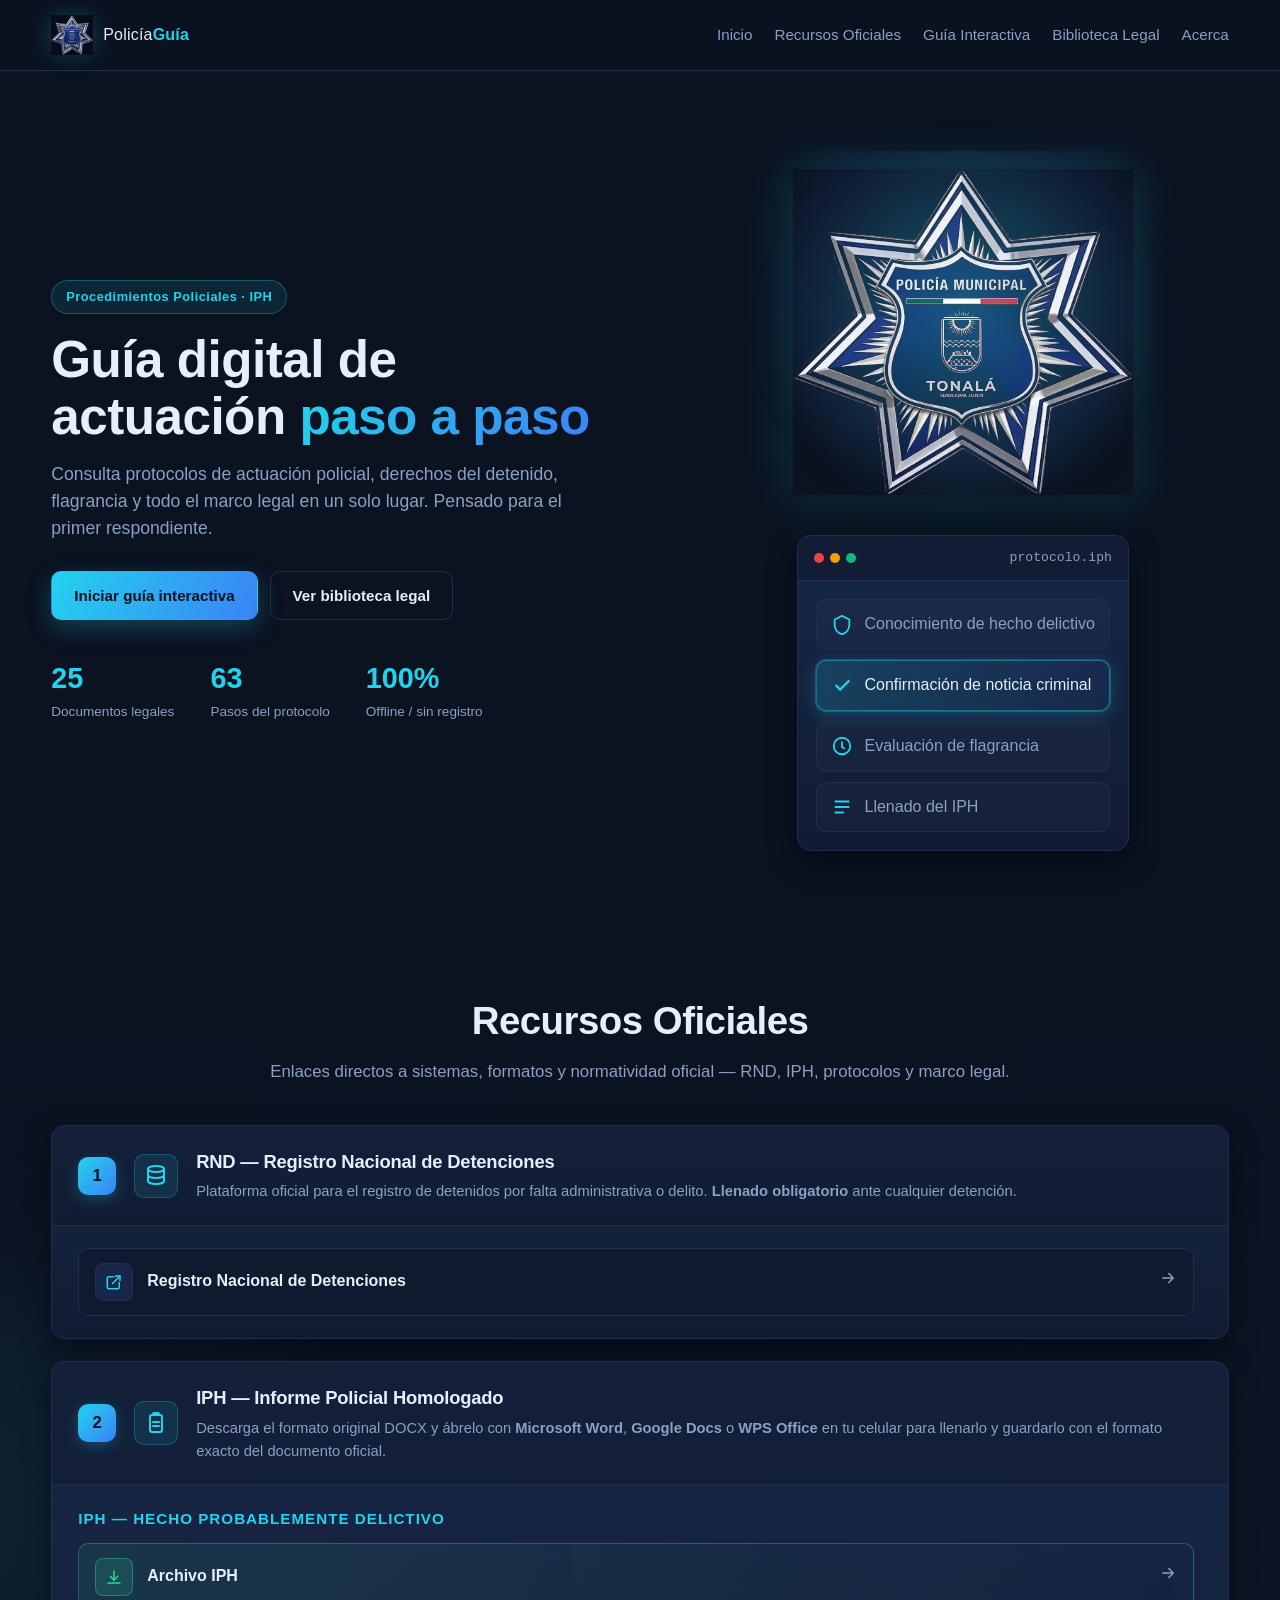
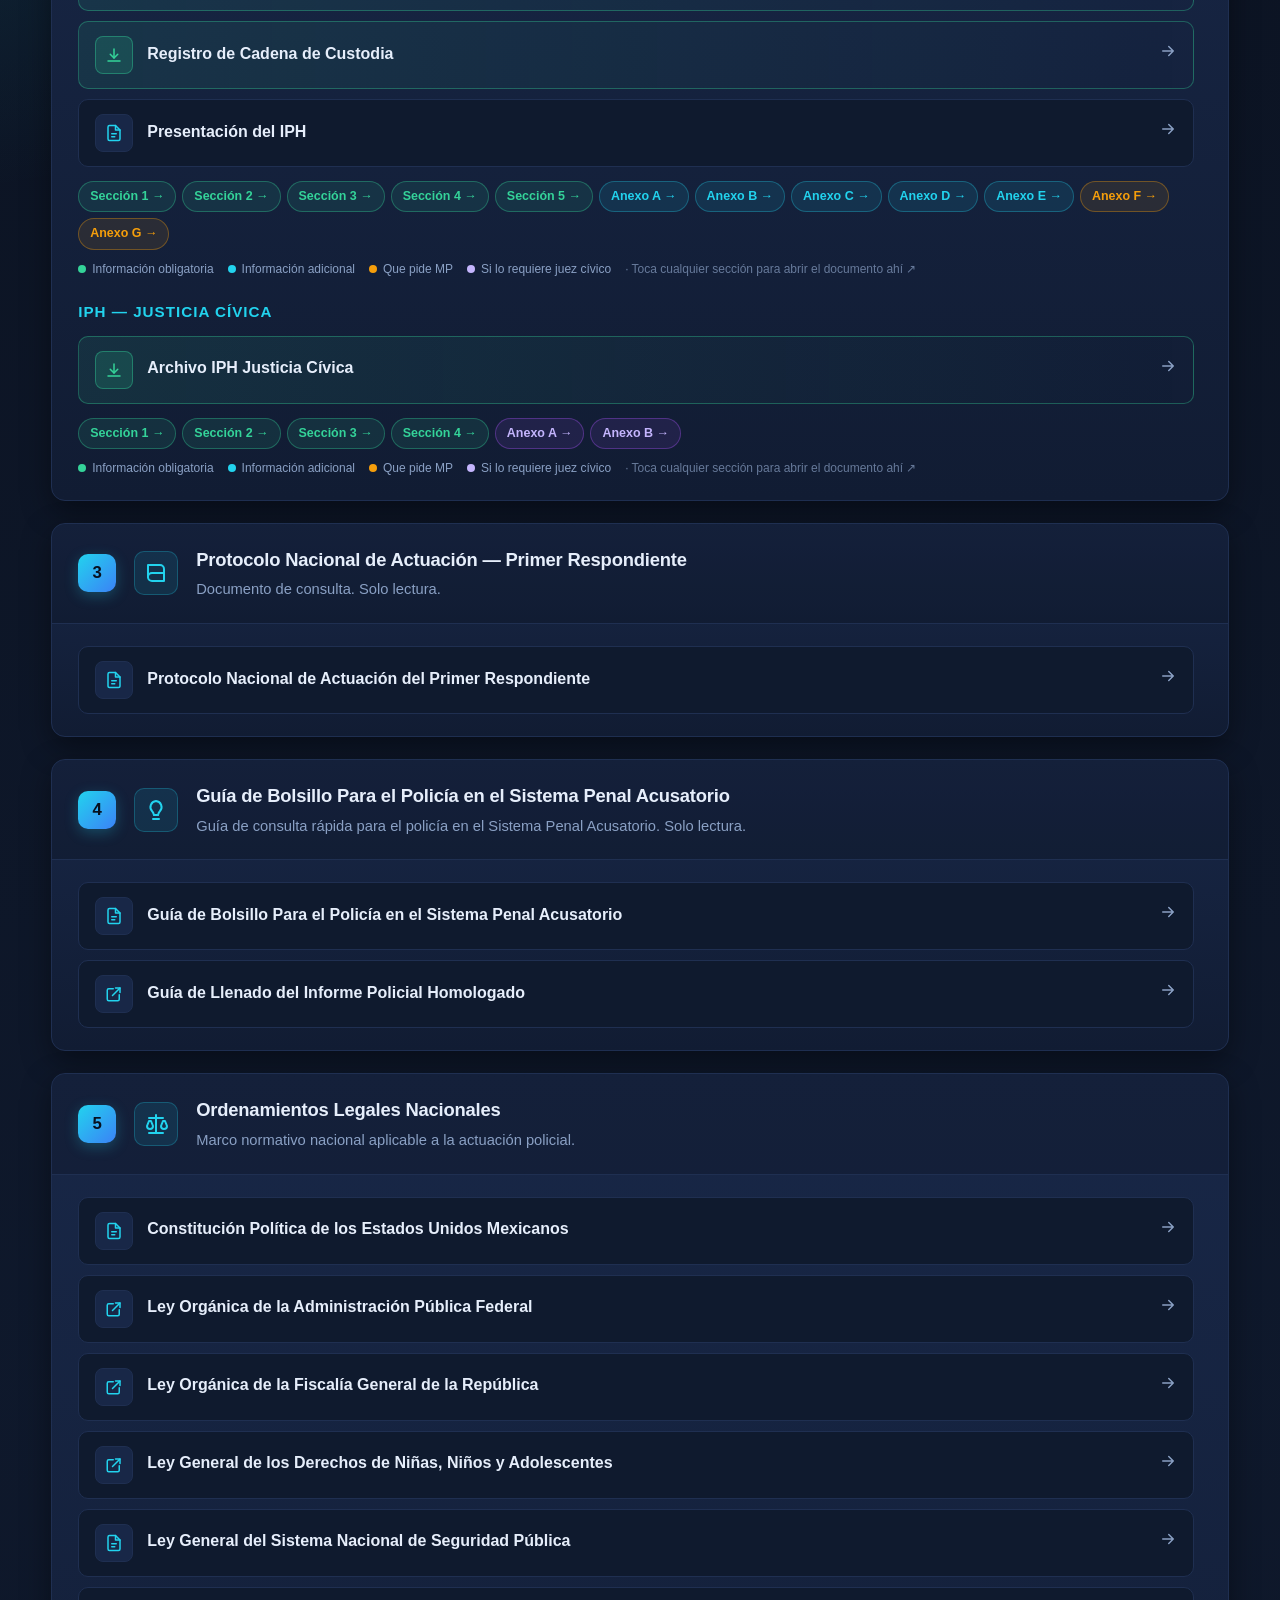
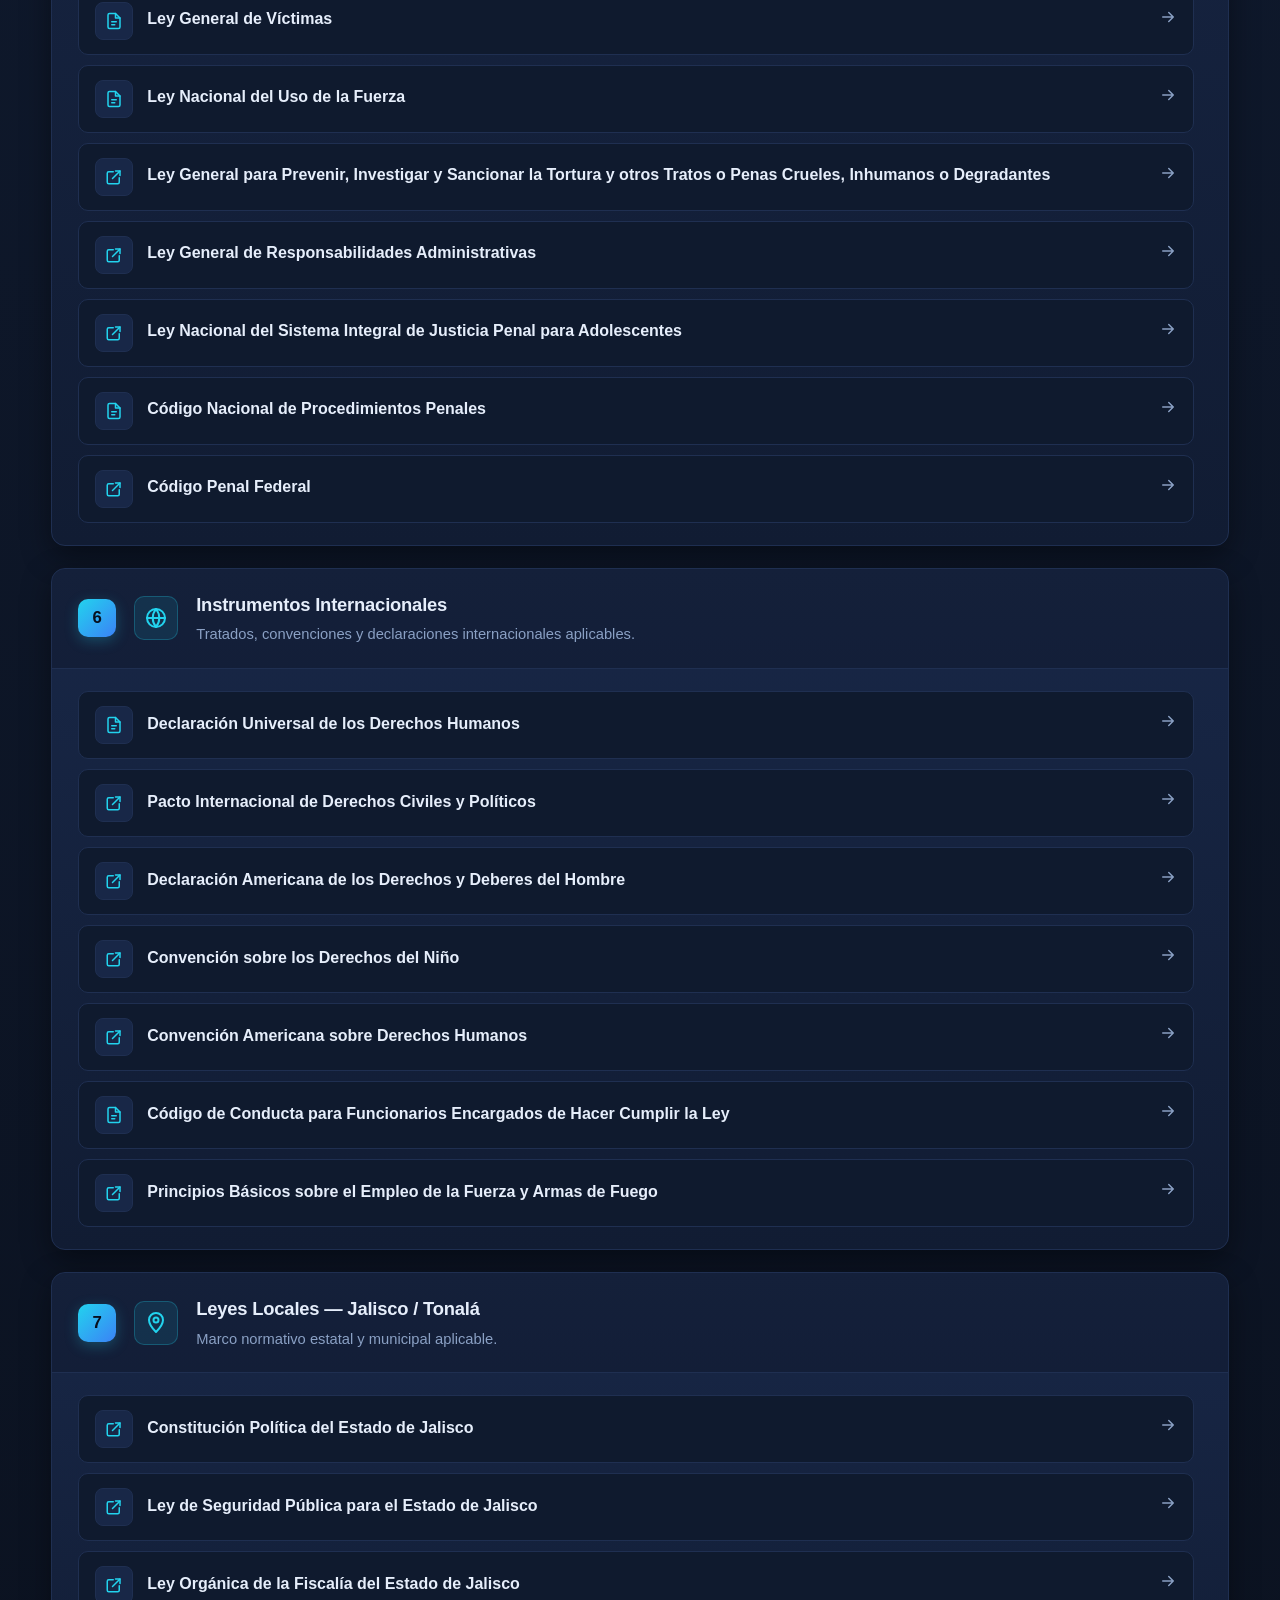
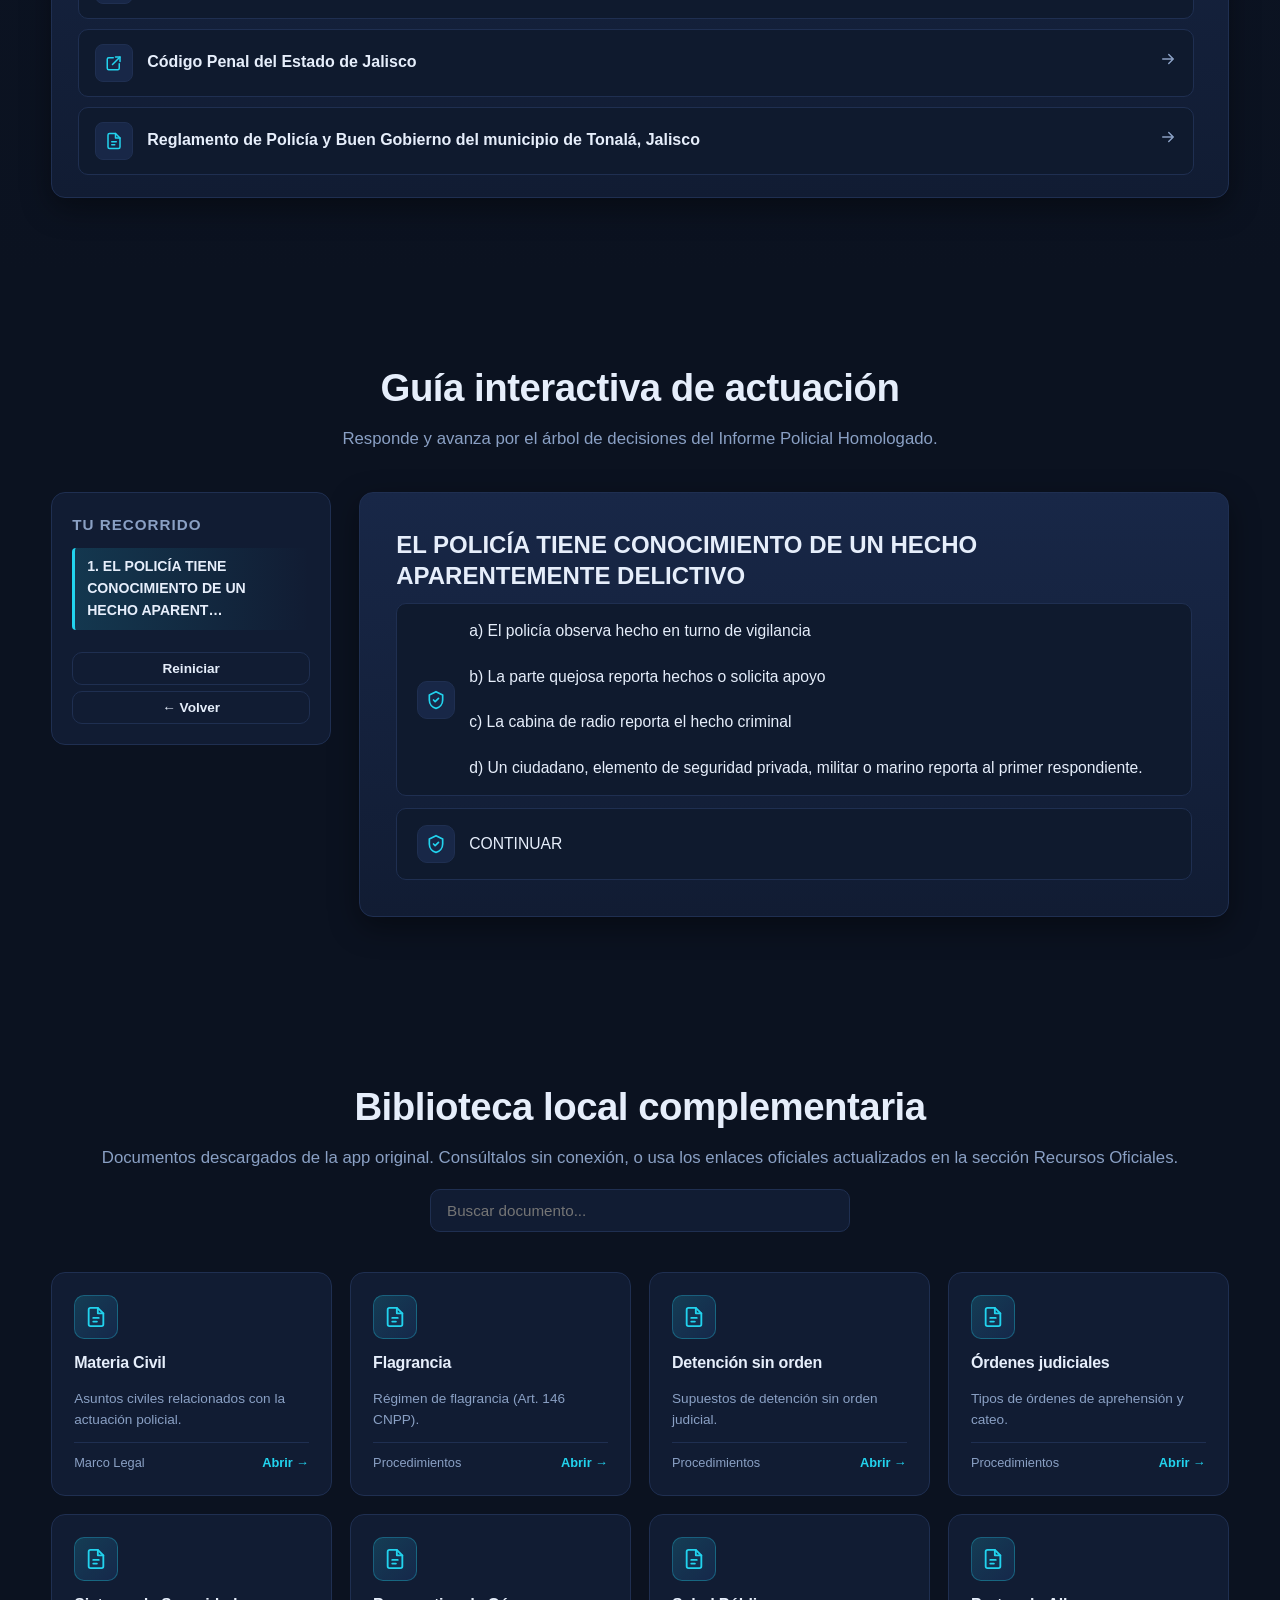
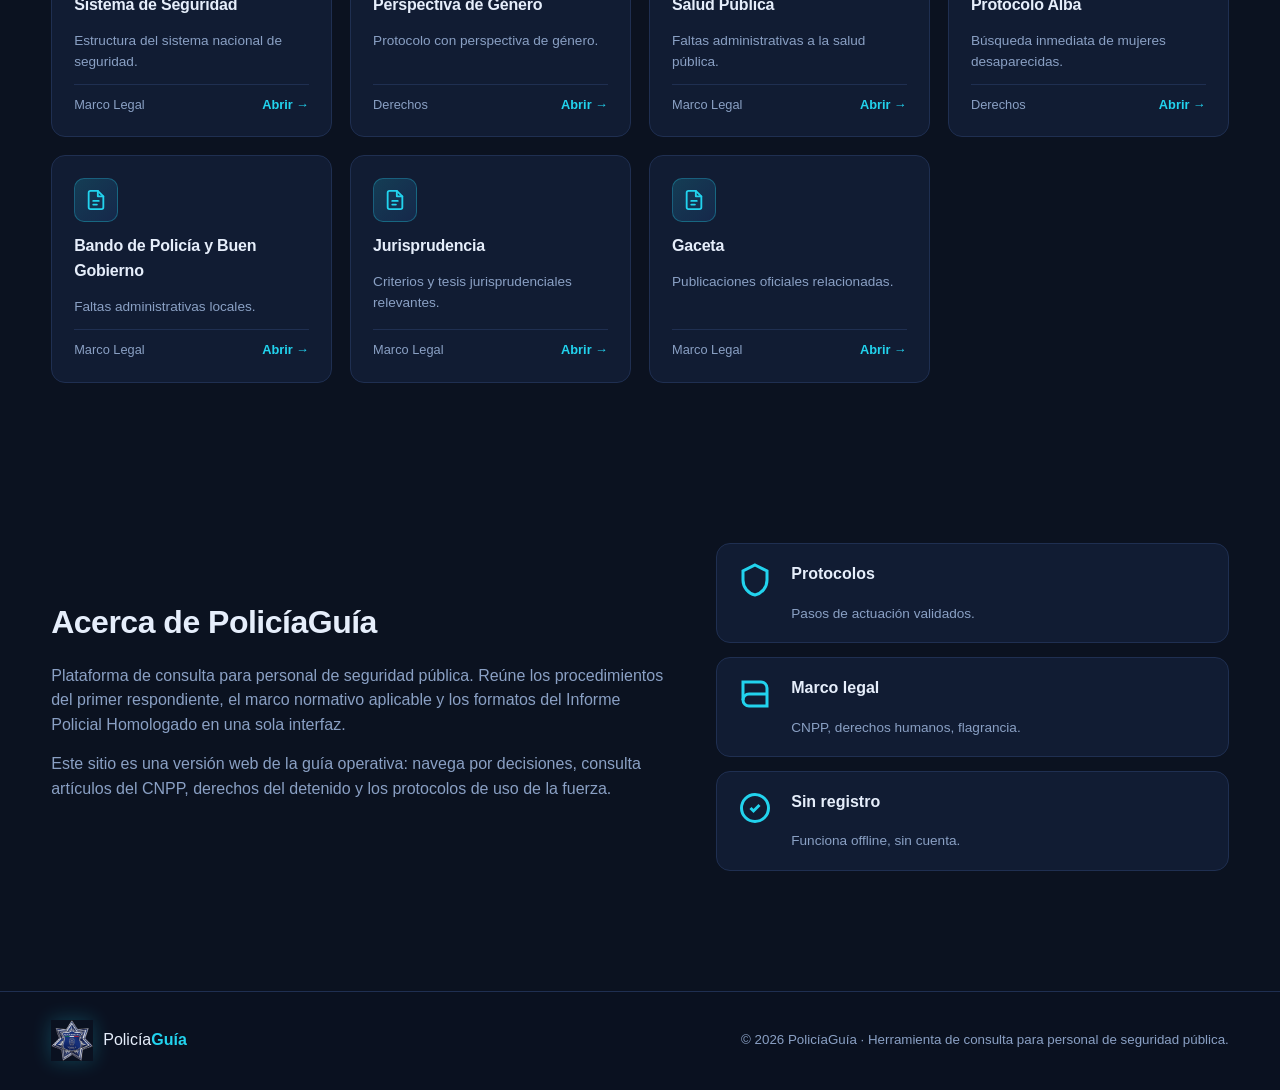
==== index.html @ cfc1e19e "Mover Guía de Llenado IPH dentro del bloque 4 (Guía de Bolsillo)" ====
<!DOCTYPE html>
<html lang="es">
<head>
  <meta charset="UTF-8" />
  <meta name="viewport" content="width=device-width, initial-scale=1.0" />
  <title>PolicíaGuía — Procedimientos y Marco Legal</title>
  <link rel="stylesheet" href="css/styles.css?v=24" />
  <link rel="icon" type="image/jpeg" href="assets/logo-tonala.jpg" />
</head>
<body>
  <!-- HEADER -->
  <header class="site-header">
    <div class="container header-inner">
      <a href="#inicio" class="brand">
        <img src="assets/logo-tonala.jpg" alt="Policía Municipal Tonalá" class="brand-logo" />
        <span class="brand-text">Policía<strong>Guía</strong></span>
      </a>
      <button id="nav-toggle" class="nav-toggle" aria-label="Abrir menú" aria-expanded="false" aria-controls="main-nav">
        <span></span><span></span><span></span>
      </button>
      <div id="nav-overlay" class="nav-overlay"></div>
      <nav id="main-nav" class="main-nav">
        <a href="#inicio">Inicio</a>
        <a href="#recursos">Recursos Oficiales</a>
        <a href="#guia">Guía Interactiva</a>
        <a href="#biblioteca">Biblioteca Legal</a>
        <a href="#acerca">Acerca</a>
      </nav>
    </div>
  </header>

  <!-- HERO -->
  <section id="inicio" class="hero">
    <div class="container">
      <div class="hero-grid">
        <div class="hero-text">
          <span class="badge">Procedimientos Policiales · IPH</span>
          <h1>Guía digital de actuación <span class="accent">paso a paso</span></h1>
          <p class="lead">
            Consulta protocolos de actuación policial, derechos del detenido,
            flagrancia y todo el marco legal en un solo lugar. Pensado para el
            primer respondiente.
          </p>
          <div class="hero-actions">
            <a href="#guia" class="btn btn-primary">Iniciar guía interactiva</a>
            <a href="#biblioteca" class="btn btn-ghost">Ver biblioteca legal</a>
          </div>
          <div class="hero-stats">
            <div><strong>25</strong><span>Documentos legales</span></div>
            <div><strong>63</strong><span>Pasos del protocolo</span></div>
            <div><strong>100%</strong><span>Offline / sin registro</span></div>
          </div>
        </div>
        <div class="hero-visual">
          <div class="hero-badge">
            <img src="assets/logo-tonala.jpg" alt="Escudo Policía Municipal Tonalá" />
          </div>
          <div class="hero-card">
            <div class="hero-card-head">
              <span class="dot"></span><span class="dot"></span><span class="dot"></span>
              <span class="hero-card-title">protocolo.iph</span>
            </div>
            <div class="hero-card-body">
              <div class="step">
                <svg viewBox="0 0 24 24" class="step-icon"><path d="M12 2l8 4v6c0 5-3.5 9-8 10-4.5-1-8-5-8-10V6l8-4z" fill="none" stroke="currentColor" stroke-width="2"/></svg>
                <span>Conocimiento de hecho delictivo</span>
              </div>
              <div class="step active">
                <svg viewBox="0 0 24 24" class="step-icon"><path d="M5 12l5 5L20 7" fill="none" stroke="currentColor" stroke-width="2.5"/></svg>
                <span>Confirmación de noticia criminal</span>
              </div>
              <div class="step">
                <svg viewBox="0 0 24 24" class="step-icon"><circle cx="12" cy="12" r="9" fill="none" stroke="currentColor" stroke-width="2"/><path d="M12 7v6l3 2" fill="none" stroke="currentColor" stroke-width="2"/></svg>
                <span>Evaluación de flagrancia</span>
              </div>
              <div class="step">
                <svg viewBox="0 0 24 24" class="step-icon"><path d="M4 6h16M4 12h16M4 18h10" fill="none" stroke="currentColor" stroke-width="2"/></svg>
                <span>Llenado del IPH</span>
              </div>
            </div>
          </div>
        </div>
      </div>
    </div>
  </section>

  <!-- RECURSOS OFICIALES -->
  <section id="recursos" class="section section-alt">
    <div class="container">
      <header class="section-head">
        <h2>Recursos Oficiales</h2>
        <p>Enlaces directos a sistemas, formatos y normatividad oficial — RND, IPH, protocolos y marco legal.</p>
      </header>

      <div id="recursos-grid" class="recursos-grid">
        <!-- bloques renderizados por JS -->
      </div>
    </div>
  </section>

  <!-- GUIA INTERACTIVA -->
  <section id="guia" class="section">
    <div class="container">
      <header class="section-head">
        <h2>Guía interactiva de actuación</h2>
        <p>Responde y avanza por el árbol de decisiones del Informe Policial Homologado.</p>
      </header>

      <div class="guide-wrap">
        <aside class="guide-side">
          <div class="breadcrumb-card">
            <h3>Tu recorrido</h3>
            <ol id="breadcrumbs" class="breadcrumbs"></ol>
            <button id="btn-restart" class="btn btn-ghost btn-sm">Reiniciar</button>
            <button id="btn-back" class="btn btn-ghost btn-sm">← Volver</button>
          </div>
        </aside>

        <div class="guide-main">
          <div id="guide-node" class="guide-node">
            <!-- nodo renderizado por JS -->
          </div>
        </div>
      </div>
    </div>
  </section>

  <!-- BIBLIOTECA -->
  <section id="biblioteca" class="section">
    <div class="container">
      <header class="section-head">
        <h2>Biblioteca local complementaria</h2>
        <p>Documentos descargados de la app original. Consúltalos sin conexión, o usa los enlaces oficiales actualizados en la sección Recursos Oficiales.</p>
        <input id="search-pdfs" type="search" placeholder="Buscar documento..." class="search-input" />
      </header>

      <div id="pdf-grid" class="pdf-grid">
        <!-- tarjetas renderizadas por JS -->
      </div>
    </div>
  </section>

  <!-- ACERCA -->
  <section id="acerca" class="section">
    <div class="container">
      <div class="about-grid">
        <div>
          <h2>Acerca de PolicíaGuía</h2>
          <p>
            Plataforma de consulta para personal de seguridad pública. Reúne los
            procedimientos del primer respondiente, el marco normativo aplicable
            y los formatos del Informe Policial Homologado en una sola interfaz.
          </p>
          <p>
            Este sitio es una versión web de la guía operativa: navega por
            decisiones, consulta artículos del CNPP, derechos del detenido y los
            protocolos de uso de la fuerza.
          </p>
        </div>
        <div class="about-cards">
          <div class="mini-card">
            <svg viewBox="0 0 24 24" class="mini-icon"><path d="M12 2l8 4v6c0 5-3.5 9-8 10-4.5-1-8-5-8-10V6l8-4z" fill="none" stroke="currentColor" stroke-width="2"/></svg>
            <h4>Protocolos</h4><p>Pasos de actuación validados.</p>
          </div>
          <div class="mini-card">
            <svg viewBox="0 0 24 24" class="mini-icon"><path d="M4 4h12a4 4 0 014 4v12H8a4 4 0 01-4-4V4z" fill="none" stroke="currentColor" stroke-width="2"/><path d="M4 16a4 4 0 014-4h12" fill="none" stroke="currentColor" stroke-width="2"/></svg>
            <h4>Marco legal</h4><p>CNPP, derechos humanos, flagrancia.</p>
          </div>
          <div class="mini-card">
            <svg viewBox="0 0 24 24" class="mini-icon"><circle cx="12" cy="12" r="9" fill="none" stroke="currentColor" stroke-width="2"/><path d="M9 12l2 2 4-4" fill="none" stroke="currentColor" stroke-width="2"/></svg>
            <h4>Sin registro</h4><p>Funciona offline, sin cuenta.</p>
          </div>
        </div>
      </div>
    </div>
  </section>

  <!-- FOOTER -->
  <footer class="site-footer">
    <div class="container footer-inner">
      <div>
        <img src="assets/logo-tonala.jpg" alt="" class="brand-logo" />
        <span>Policía<strong>Guía</strong></span>
      </div>
      <small>© <span id="year"></span> PolicíaGuía · Herramienta de consulta para personal de seguridad pública.</small>
    </div>
  </footer>

  <!-- MODAL VISOR PDF -->
  <div id="pdf-modal" class="modal" hidden>
    <div class="modal-backdrop" data-close></div>
    <div class="modal-panel">
      <header class="modal-head">
        <h3 id="modal-title">Documento</h3>
        <div class="modal-actions">
          <a id="modal-open" href="#" target="_blank" rel="noopener" class="btn btn-ghost btn-sm">Abrir en pestaña</a>
          <button class="btn btn-ghost btn-sm" data-close>Cerrar ✕</button>
        </div>
      </header>
      <iframe id="modal-frame" title="Visor de documento"></iframe>
    </div>
  </div>

  <script src="js/data.js?v=24"></script>
  <script src="js/recursos.js?v=24"></script>
  <script src="js/script.js?v=24"></script>
</body>
</html>
---- css/styles.css ----
/* ============================================================
   PolicíaGuía — Estilos
   Tema: dark mode con acentos cian/azul
   ============================================================ */

:root {
  --bg: #0b1220;
  --bg-2: #0f1a2e;
  --bg-3: #14223d;
  --panel: #111c33;
  --panel-2: #182747;
  --border: #1f2f51;
  --text: #e6eefb;
  --muted: #8aa0c4;
  --accent: #22d3ee;
  --accent-2: #3b82f6;
  --accent-glow: rgba(34, 211, 238, 0.25);
  --danger: #f87171;
  --success: #34d399;
  --radius: 14px;
  --radius-sm: 10px;
  --shadow: 0 10px 30px rgba(0, 0, 0, 0.4);
}

* { box-sizing: border-box; }

html, body {
  margin: 0;
  padding: 0;
  overflow-x: hidden;
  background: radial-gradient(1200px 600px at 80% -10%, rgba(59,130,246,0.15), transparent 60%),
              radial-gradient(900px 500px at -10% 20%, rgba(34,211,238,0.10), transparent 60%),
              var(--bg);
  color: var(--text);
  font-family: 'Inter', -apple-system, BlinkMacSystemFont, 'Segoe UI', Roboto, sans-serif;
  line-height: 1.55;
  -webkit-font-smoothing: antialiased;
}
html.nav-open, html.nav-open body { overflow: hidden; }

/* Overlay nav (oculto por defecto, se activa en mobile) */
.nav-overlay { display: none; }

img { display: block; max-width: 100%; }
a { color: var(--accent); text-decoration: none; }
a:hover { color: #67e8f9; }

.container {
  width: min(1180px, 92%);
  margin: 0 auto;
}

/* ============ HEADER ============ */
.site-header {
  position: sticky;
  top: 0;
  z-index: 50;
  backdrop-filter: blur(10px);
  background: rgba(11, 18, 32, 0.7);
  border-bottom: 1px solid var(--border);
}
.header-inner {
  display: flex;
  align-items: center;
  justify-content: space-between;
  padding: 14px 0;
}
.brand {
  display: flex;
  align-items: center;
  gap: 10px;
  color: var(--text);
  font-weight: 500;
  letter-spacing: 0.2px;
}
.brand-logo {
  width: 42px;
  height: 42px;
  object-fit: contain;
  mix-blend-mode: lighten;
  filter: drop-shadow(0 0 10px var(--accent-glow));
}
.brand-text strong { color: var(--accent); font-weight: 700; }
.main-nav {
  display: flex;
  gap: 22px;
}
.main-nav a {
  color: var(--muted);
  font-size: 0.95rem;
  transition: color 0.2s;
}
.main-nav a:hover { color: var(--text); }

/* Botón hamburguesa (oculto en desktop, se muestra en mobile) */
.nav-toggle {
  display: none;
  background: transparent;
  border: 1px solid var(--border);
  border-radius: 8px;
  padding: 0;
  cursor: pointer;
  width: 44px;
  height: 44px;
  flex-direction: column;
  justify-content: center;
  align-items: center;
  gap: 4px;
  z-index: 90;
  position: relative;
}
.nav-toggle span {
  display: block;
  width: 22px;
  height: 2px;
  background: var(--text);
  border-radius: 2px;
  transition: transform 0.25s, opacity 0.25s;
}
.nav-toggle.is-open span:nth-child(1) { transform: translateY(6px) rotate(45deg); }
.nav-toggle.is-open span:nth-child(2) { opacity: 0; }
.nav-toggle.is-open span:nth-child(3) { transform: translateY(-6px) rotate(-45deg); }

/* ============ HERO ============ */
.hero {
  padding: 80px 0 60px;
  position: relative;
  overflow: hidden;
}
.hero-grid {
  display: grid;
  grid-template-columns: 1.1fr 1fr;
  gap: 60px;
  align-items: center;
}
.badge {
  display: inline-block;
  padding: 6px 14px;
  background: rgba(34,211,238,0.10);
  border: 1px solid rgba(34,211,238,0.3);
  color: var(--accent);
  border-radius: 999px;
  font-size: 0.8rem;
  font-weight: 600;
  letter-spacing: 0.5px;
  margin-bottom: 18px;
}
.hero h1 {
  font-size: clamp(2rem, 4vw, 3.2rem);
  line-height: 1.1;
  margin: 0 0 16px;
  font-weight: 800;
  letter-spacing: -0.5px;
}
.accent {
  background: linear-gradient(120deg, var(--accent), var(--accent-2));
  -webkit-background-clip: text;
  background-clip: text;
  color: transparent;
}
.lead {
  font-size: 1.1rem;
  color: var(--muted);
  margin: 0 0 28px;
  max-width: 540px;
}
.hero-actions {
  display: flex;
  gap: 12px;
  flex-wrap: wrap;
  margin-bottom: 36px;
}
.btn {
  display: inline-flex;
  align-items: center;
  gap: 8px;
  padding: 12px 22px;
  border-radius: var(--radius-sm);
  border: 1px solid transparent;
  font-weight: 600;
  font-size: 0.95rem;
  cursor: pointer;
  transition: transform 0.15s, box-shadow 0.15s, background 0.15s;
  text-decoration: none;
}
.btn-primary {
  background: linear-gradient(120deg, var(--accent), var(--accent-2));
  color: #07111f;
  box-shadow: 0 8px 24px var(--accent-glow);
}
.btn-primary:hover { transform: translateY(-2px); color: #07111f; }
.btn-ghost {
  background: transparent;
  color: var(--text);
  border: 1px solid var(--border);
}
.btn-ghost:hover { background: var(--panel); color: var(--text); }
.btn-sm { padding: 8px 14px; font-size: 0.85rem; }

.hero-stats {
  display: flex;
  gap: 36px;
  flex-wrap: wrap;
}
.hero-stats div {
  display: flex;
  flex-direction: column;
}
.hero-stats strong {
  font-size: 1.8rem;
  color: var(--accent);
  font-weight: 800;
}
.hero-stats span {
  font-size: 0.85rem;
  color: var(--muted);
}

/* Hero badge — escudo grande del lado visual */
.hero-visual {
  display: flex;
  flex-direction: column;
  align-items: center;
  gap: 22px;
}
.hero-badge {
  position: relative;
  display: grid;
  place-items: center;
  padding: 18px;
  border-radius: 24px;
  background: radial-gradient(circle at 50% 40%, rgba(34,211,238,0.25), rgba(59,130,246,0.10) 55%, transparent 75%);
}
.hero-badge::before {
  content: "";
  position: absolute;
  inset: 0;
  border-radius: 24px;
  background: radial-gradient(circle at 50% 50%, rgba(34,211,238,0.18), transparent 70%);
  filter: blur(30px);
  z-index: 0;
}
.hero-badge img {
  position: relative;
  z-index: 1;
  width: clamp(240px, 30vw, 340px);
  height: auto;
  object-fit: contain;
  mix-blend-mode: lighten;
  filter: drop-shadow(0 12px 30px rgba(0,0,0,0.55))
          drop-shadow(0 0 22px var(--accent-glow));
  animation: badge-float 6s ease-in-out infinite;
}
@keyframes badge-float {
  0%, 100% { transform: translateY(0); }
  50%      { transform: translateY(-6px); }
}

/* Hero card visual */
.hero-card {
  background: linear-gradient(180deg, var(--panel-2), var(--panel));
  border: 1px solid var(--border);
  border-radius: var(--radius);
  box-shadow: var(--shadow);
  overflow: hidden;
}
.hero-card-head {
  display: flex;
  align-items: center;
  gap: 6px;
  padding: 12px 16px;
  background: rgba(0,0,0,0.25);
  border-bottom: 1px solid var(--border);
}
.hero-card-head .dot {
  width: 10px; height: 10px; border-radius: 50%;
  background: #2a3b5e;
}
.hero-card-head .dot:nth-child(1) { background: #ef4444; }
.hero-card-head .dot:nth-child(2) { background: #f59e0b; }
.hero-card-head .dot:nth-child(3) { background: #10b981; }
.hero-card-title {
  margin-left: auto;
  color: var(--muted);
  font-size: 0.82rem;
  font-family: 'SFMono-Regular', Consolas, monospace;
}
.hero-card-body {
  padding: 18px;
  display: flex;
  flex-direction: column;
  gap: 10px;
}
.step {
  display: flex;
  align-items: center;
  gap: 12px;
  padding: 12px 14px;
  border-radius: 10px;
  background: rgba(255,255,255,0.02);
  border: 1px solid var(--border);
  color: var(--muted);
}
.step.active {
  background: linear-gradient(90deg, rgba(34,211,238,0.18), rgba(59,130,246,0.08));
  border-color: rgba(34,211,238,0.4);
  color: var(--text);
  box-shadow: 0 0 0 1px var(--accent-glow), 0 4px 18px var(--accent-glow);
}
.step-icon { width: 22px; height: 22px; flex-shrink: 0; color: var(--accent); }

/* ============ SECTIONS ============ */
.section { padding: 80px 0; }
.section-alt {
  background: linear-gradient(180deg, transparent, rgba(20,34,61,0.4), transparent);
}
.section-head {
  text-align: center;
  margin-bottom: 40px;
}
.section-head h2 {
  font-size: clamp(1.8rem, 3vw, 2.4rem);
  margin: 0 0 8px;
  letter-spacing: -0.5px;
}
.section-head p {
  color: var(--muted);
  font-size: 1.05rem;
  margin: 0;
}
.search-input {
  margin-top: 18px;
  width: min(420px, 92%);
  padding: 12px 16px;
  background: var(--panel);
  border: 1px solid var(--border);
  border-radius: var(--radius-sm);
  color: var(--text);
  font-size: 0.95rem;
  outline: none;
  transition: border-color 0.2s;
}
.search-input:focus { border-color: var(--accent); }

/* ============ GUIDE ============ */
.guide-wrap {
  display: grid;
  grid-template-columns: 280px 1fr;
  gap: 28px;
  align-items: start;
}
.guide-side { position: sticky; top: 90px; }
.breadcrumb-card {
  background: var(--panel);
  border: 1px solid var(--border);
  border-radius: var(--radius);
  padding: 20px;
}
.breadcrumb-card h3 {
  margin: 0 0 12px;
  font-size: 0.95rem;
  color: var(--muted);
  text-transform: uppercase;
  letter-spacing: 1px;
  font-weight: 700;
}
.breadcrumbs {
  list-style: none;
  margin: 0 0 16px;
  padding: 0;
  display: flex;
  flex-direction: column;
  gap: 6px;
}
.breadcrumbs li {
  padding: 8px 12px;
  background: var(--bg-2);
  border-left: 3px solid var(--accent);
  border-radius: 4px;
  font-size: 0.88rem;
  color: var(--text);
}
.breadcrumbs li:last-child {
  background: linear-gradient(90deg, rgba(34,211,238,0.15), transparent);
  font-weight: 600;
}
.breadcrumb-card .btn { width: 100%; justify-content: center; margin-top: 6px; }

.guide-main {
  min-height: 400px;
}
.guide-node {
  background: linear-gradient(180deg, var(--panel-2), var(--panel));
  border: 1px solid var(--border);
  border-radius: var(--radius);
  padding: 36px;
  box-shadow: var(--shadow);
}
.guide-node h2 {
  margin: 0 0 12px;
  font-size: 1.5rem;
  color: var(--text);
  line-height: 1.3;
}
.guide-node .node-desc {
  color: var(--muted);
  margin: 0 0 28px;
  white-space: pre-line;
  font-size: 1rem;
}
.actions {
  display: grid;
  gap: 12px;
}
.action-btn {
  display: flex;
  align-items: center;
  gap: 14px;
  padding: 16px 20px;
  background: var(--bg-2);
  border: 1px solid var(--border);
  border-radius: var(--radius-sm);
  color: var(--text);
  cursor: pointer;
  text-align: left;
  font-family: inherit;
  font-size: 0.98rem;
  line-height: 1.45;
  transition: all 0.2s;
  white-space: pre-line;
}
.action-btn:hover {
  border-color: var(--accent);
  background: linear-gradient(90deg, rgba(34,211,238,0.08), transparent);
  transform: translateX(4px);
}
.action-btn .action-icon {
  width: 38px;
  height: 38px;
  flex-shrink: 0;
  border-radius: 10px;
  background: var(--panel-2);
  display: grid;
  place-items: center;
  border: 1px solid var(--border);
}
.action-btn .action-icon svg { width: 20px; height: 20px; color: var(--accent); }
.action-btn.is-check .action-icon { background: rgba(52,211,153,0.12); border-color: rgba(52,211,153,0.35); }
.action-btn.is-check .action-icon svg { color: var(--success); }
.action-btn.is-cross .action-icon { background: rgba(248,113,113,0.10); border-color: rgba(248,113,113,0.30); }
.action-btn.is-cross .action-icon svg { color: var(--danger); }
.action-btn.is-action {
  background: linear-gradient(90deg, rgba(59,130,246,0.08), transparent);
  border-style: dashed;
}
.action-btn.is-informativo {
  background: var(--bg-3);
  cursor: default;
}
.action-btn.is-informativo:hover { transform: none; border-color: var(--border); background: var(--bg-3); }

/* ============ PDF GRID ============ */
.pdf-grid {
  display: grid;
  grid-template-columns: repeat(auto-fill, minmax(240px, 1fr));
  gap: 18px;
}
.pdf-card {
  background: var(--panel);
  border: 1px solid var(--border);
  border-radius: var(--radius);
  padding: 22px;
  cursor: pointer;
  transition: all 0.2s;
  display: flex;
  flex-direction: column;
  gap: 12px;
}
.pdf-card:hover {
  transform: translateY(-3px);
  border-color: var(--accent);
  box-shadow: 0 12px 28px rgba(0,0,0,0.45), 0 0 0 1px var(--accent-glow);
}
.pdf-icon {
  width: 44px;
  height: 44px;
  border-radius: 10px;
  background: linear-gradient(135deg, rgba(34,211,238,0.18), rgba(59,130,246,0.12));
  border: 1px solid rgba(34,211,238,0.3);
  display: grid;
  place-items: center;
}
.pdf-icon svg { width: 22px; height: 22px; color: var(--accent); }
.pdf-card h4 {
  margin: 0;
  font-size: 1rem;
  font-weight: 600;
  letter-spacing: -0.2px;
}
.pdf-card p {
  margin: 0;
  color: var(--muted);
  font-size: 0.85rem;
}
.pdf-card-foot {
  margin-top: auto;
  display: flex;
  justify-content: space-between;
  align-items: center;
  padding-top: 10px;
  border-top: 1px solid var(--border);
  font-size: 0.8rem;
  color: var(--muted);
}
.pdf-card-foot .open-link { color: var(--accent); font-weight: 600; }

/* ============ RECURSOS OFICIALES ============ */
.recursos-grid {
  display: grid;
  gap: 22px;
}
.rec-card {
  background: linear-gradient(180deg, var(--panel-2), var(--panel));
  border: 1px solid var(--border);
  border-radius: var(--radius);
  overflow: hidden;
  box-shadow: var(--shadow);
}
.rec-card-head {
  display: grid;
  grid-template-columns: auto auto 1fr;
  gap: 18px;
  align-items: center;
  padding: 22px 26px;
  border-bottom: 1px solid var(--border);
  background: rgba(0,0,0,0.18);
}
.rec-num {
  width: 38px;
  height: 38px;
  border-radius: 10px;
  background: linear-gradient(135deg, var(--accent), var(--accent-2));
  color: #07111f;
  font-weight: 800;
  font-size: 1.05rem;
  display: grid;
  place-items: center;
  box-shadow: 0 4px 14px var(--accent-glow);
}
.rec-card-icon {
  width: 44px;
  height: 44px;
  display: grid;
  place-items: center;
  background: rgba(34,211,238,0.10);
  border: 1px solid rgba(34,211,238,0.25);
  border-radius: 10px;
  color: var(--accent);
}
.rec-card-icon svg { width: 24px; height: 24px; }
.rec-card-title h3 {
  margin: 0 0 4px;
  font-size: 1.15rem;
  letter-spacing: -0.2px;
}
.rec-card-title p {
  margin: 0;
  color: var(--muted);
  font-size: 0.92rem;
}
.rec-card-body { padding: 22px 26px; }

.rec-subgroup { margin-bottom: 22px; }
.rec-subgroup:last-child { margin-bottom: 0; }
.rec-subgroup h4 {
  margin: 0 0 12px;
  font-size: 0.95rem;
  color: var(--accent);
  text-transform: uppercase;
  letter-spacing: 1px;
  font-weight: 700;
}

.rec-items { display: grid; gap: 10px; }
.rec-item {
  display: grid;
  grid-template-columns: 1fr auto;
  gap: 8px;
  align-items: stretch;
}
.rec-item-main {
  display: grid;
  grid-template-columns: 38px 1fr auto;
  align-items: center;
  gap: 14px;
  padding: 14px 16px;
  background: var(--bg-2);
  border: 1px solid var(--border);
  border-radius: var(--radius-sm);
  color: var(--text);
  text-align: left;
  cursor: pointer;
  font: inherit;
  text-decoration: none;
  transition: all 0.2s;
}
.rec-item-main:hover {
  border-color: var(--accent);
  background: linear-gradient(90deg, rgba(34,211,238,0.08), transparent);
  transform: translateX(3px);
  color: var(--text);
}
.rec-item-editor {
  background: linear-gradient(90deg, rgba(52,211,153,0.10), transparent);
  border-color: rgba(52,211,153,0.35);
}
.rec-item-editor .rec-item-icon {
  background: rgba(52,211,153,0.15);
  border-color: rgba(52,211,153,0.4);
  color: var(--success);
}
.rec-item-editor:hover {
  border-color: var(--success);
  background: linear-gradient(90deg, rgba(52,211,153,0.18), transparent);
}
.rec-item-icon {
  width: 38px;
  height: 38px;
  border-radius: 8px;
  background: var(--panel-2);
  border: 1px solid var(--border);
  display: grid;
  place-items: center;
  color: var(--accent);
}
.rec-item-icon svg { width: 18px; height: 18px; }
.rec-item-text strong {
  display: block;
  font-weight: 600;
  line-height: 1.3;
  margin-bottom: 2px;
}
.rec-item-note {
  display: block;
  margin-top: 4px;
  color: var(--accent);
  font-size: 0.78rem;
  font-style: italic;
}
.rec-item-go { color: var(--muted); }
.rec-item-go svg { width: 18px; height: 18px; }

/* Sections / Anexos chips */
.rec-sections {
  display: flex;
  flex-wrap: wrap;
  gap: 6px;
  margin-top: 14px;
}
.rec-chip {
  display: inline-flex;
  align-items: center;
  padding: 5px 11px;
  border-radius: 999px;
  font-size: 0.78rem;
  font-weight: 600;
  border: 1px solid var(--border);
  background: var(--bg-2);
  color: var(--muted);
}
.rec-chip-obligatoria { background: rgba(52,211,153,0.10); border-color: rgba(52,211,153,0.35); color: var(--success); }
.rec-chip-adicional   { background: rgba(34,211,238,0.10); border-color: rgba(34,211,238,0.30); color: var(--accent); }
.rec-chip-mp          { background: rgba(245,158,11,0.10); border-color: rgba(245,158,11,0.35); color: #f59e0b; }
.rec-chip-juez        { background: rgba(168,85,247,0.10); border-color: rgba(168,85,247,0.35); color: #c4b5fd; }
a.rec-chip-link {
  text-decoration: none;
  cursor: pointer;
  transition: transform 0.15s, box-shadow 0.15s, filter 0.15s;
}
a.rec-chip-link:hover {
  transform: translateY(-1px);
  filter: brightness(1.2);
  box-shadow: 0 4px 10px rgba(0,0,0,0.25);
}

.rec-sections-legend {
  display: flex;
  flex-wrap: wrap;
  gap: 14px;
  margin-top: 10px;
  font-size: 0.75rem;
  color: var(--muted);
}
.rec-sections-legend span { display: inline-flex; align-items: center; gap: 6px; }
.rec-sections-legend i.dot {
  width: 8px; height: 8px; border-radius: 50%; display: inline-block;
}
.dot-obligatoria { background: var(--success); }
.dot-adicional   { background: var(--accent); }
.dot-mp          { background: #f59e0b; }
.dot-juez        { background: #c4b5fd; }

/* ============ ABOUT ============ */
.about-grid {
  display: grid;
  grid-template-columns: 1.2fr 1fr;
  gap: 50px;
  align-items: center;
}
.about-grid h2 { font-size: 2rem; margin: 0 0 16px; letter-spacing: -0.5px; }
.about-grid p { color: var(--muted); margin: 0 0 14px; }
.about-cards {
  display: grid;
  gap: 14px;
}
.mini-card {
  background: var(--panel);
  border: 1px solid var(--border);
  border-radius: var(--radius);
  padding: 18px 20px;
  display: grid;
  grid-template-columns: 40px 1fr;
  gap: 14px;
  align-items: center;
}
.mini-card h4 { margin: 0; font-size: 1rem; }
.mini-card p { margin: 2px 0 0; color: var(--muted); font-size: 0.85rem; }
.mini-icon {
  width: 36px;
  height: 36px;
  color: var(--accent);
  grid-row: span 2;
  align-self: start;
}

/* ============ FOOTER ============ */
.site-footer {
  border-top: 1px solid var(--border);
  padding: 28px 0;
  margin-top: 40px;
  background: rgba(11,18,32,0.6);
}
.footer-inner {
  display: flex;
  justify-content: space-between;
  align-items: center;
  flex-wrap: wrap;
  gap: 14px;
}
.footer-inner > div {
  display: flex;
  align-items: center;
  gap: 10px;
  color: var(--text);
}
.footer-inner strong { color: var(--accent); }
.footer-inner small { color: var(--muted); }

/* ============ MODAL ============ */
.modal {
  position: fixed;
  inset: 0;
  z-index: 100;
  display: grid;
  place-items: center;
  padding: 20px;
}
.modal[hidden] { display: none; }
.modal-backdrop {
  position: absolute;
  inset: 0;
  background: rgba(0,0,0,0.7);
  backdrop-filter: blur(4px);
}
.modal-panel {
  position: relative;
  width: min(1000px, 100%);
  height: min(85vh, 800px);
  background: var(--panel);
  border: 1px solid var(--border);
  border-radius: var(--radius);
  display: flex;
  flex-direction: column;
  overflow: hidden;
  box-shadow: var(--shadow);
}
.modal-head {
  display: flex;
  justify-content: space-between;
  align-items: center;
  padding: 14px 18px;
  border-bottom: 1px solid var(--border);
  background: var(--panel-2);
}
.modal-head h3 { margin: 0; font-size: 1.05rem; }
.modal-actions { display: flex; gap: 8px; }
#modal-frame {
  flex: 1;
  border: 0;
  background: #1a1a1a;
}

/* ============================================================
   RESPONSIVE
   - Desktop  (>1100px): layout completo en 2 columnas
   - Tablet   (700-1100px): layout en 1 columna
   - Móvil    (≤900px): hamburguesa
   - Móvil    (≤700px): texto/espaciado compactado
   - Móvil XS (≤400px): ajustes adicionales
   ============================================================ */

/* ---------- TABLET y abajo (≤1100px): 1 columna hero ---------- */
@media (max-width: 1100px) {
  .container { width: 94%; }
  .hero { padding: 60px 0 50px; }
  .hero-grid {
    grid-template-columns: 1fr;
    gap: 40px;
    text-align: center;
  }
  .hero-text { display: flex; flex-direction: column; align-items: center; }
  .lead { margin-left: auto; margin-right: auto; }
  .hero-actions { justify-content: center; }
  .hero-stats { justify-content: center; }
  .hero-visual { order: -1; }
  .hero-badge img { width: clamp(180px, 35vw, 260px); }

  .about-grid { grid-template-columns: 1fr; gap: 32px; }
  .guide-wrap { grid-template-columns: 1fr; }
  .guide-side { position: static; }
}

/* ---------- MÓVIL/TABLET — Hamburguesa (≤1024px) ---------- */
@media (max-width: 1024px) {
  .nav-toggle { display: flex; }

  /* Overlay como elemento real */
  .nav-overlay {
    display: block;
    position: fixed;
    inset: 0;
    background: rgba(0,0,0,0.6);
    backdrop-filter: blur(2px);
    z-index: 70;
    opacity: 0;
    visibility: hidden;
    transition: opacity 0.25s, visibility 0.25s;
  }
  .nav-overlay.is-open { opacity: 1; visibility: visible; }

  .main-nav {
    position: fixed;
    top: 0;
    right: 0;
    height: 100dvh;
    width: min(300px, 82vw);
    background: var(--panel);
    border-left: 1px solid var(--border);
    flex-direction: column;
    gap: 0;
    padding: 70px 0 30px;
    transform: translateX(100%);
    transition: transform 0.3s ease;
    z-index: 80;
    box-shadow: -20px 0 50px rgba(0,0,0,0.6);
    overflow-y: auto;
  }
  .main-nav.is-open { transform: translateX(0); }
  .main-nav a {
    padding: 16px 24px;
    font-size: 1.02rem;
    border-bottom: 1px solid var(--border);
    color: var(--text);
    font-weight: 500;
  }
  .main-nav a:active { background: var(--bg-2); }
}

/* ---------- MÓVIL (≤700px) ---------- */
@media (max-width: 700px) {
  .container { width: 92%; }

  /* Hero compactado */
  .hero { padding: 24px 0 30px; }
  .hero-grid { gap: 24px; }
  .hero h1 { font-size: 1.5rem; line-height: 1.15; }
  .lead { font-size: 0.92rem; margin-bottom: 18px; }
  .badge { font-size: 0.68rem; padding: 4px 10px; margin-bottom: 12px; }
  .hero-actions { flex-direction: column; width: 100%; gap: 8px; margin-bottom: 22px; }
  .hero-actions .btn { width: 100%; justify-content: center; padding: 12px; }
  .hero-stats { gap: 14px; width: 100%; }
  .hero-stats div { flex: 1 1 28%; align-items: center; text-align: center; }
  .hero-stats strong { font-size: 1.25rem; }
  .hero-stats span { font-size: 0.72rem; }
  .hero-badge { padding: 6px; }
  .hero-badge img { width: clamp(110px, 38vw, 160px); }
  .hero-card-body { padding: 14px; gap: 8px; }
  .step { padding: 10px 12px; font-size: 0.86rem; }
  .step-icon { width: 18px; height: 18px; }

  /* Secciones genéricas */
  .section { padding: 50px 0; }
  .section-head h2 { font-size: 1.55rem; }
  .section-head p { font-size: 0.95rem; }

  /* Recursos */
  .rec-card-head {
    grid-template-columns: auto 1fr;
    gap: 14px;
    padding: 16px;
  }
  .rec-card-head .rec-card-icon { display: none; }
  .rec-num { width: 32px; height: 32px; font-size: 0.95rem; }
  .rec-card-title h3 { font-size: 1.02rem; }
  .rec-card-title p { font-size: 0.85rem; }
  .rec-card-body { padding: 16px; }
  .rec-subgroup h4 { font-size: 0.85rem; }
  .rec-item-main {
    grid-template-columns: 36px 1fr auto;
    gap: 12px;
    padding: 12px;
    min-height: 56px;
  }
  .rec-item-icon { width: 34px; height: 34px; }
  .rec-item-text strong { font-size: 0.92rem; line-height: 1.3; }
  .rec-item-note { font-size: 0.74rem; }
  .rec-sections { gap: 5px; }
  .rec-chip { font-size: 0.72rem; padding: 4px 9px; }
  .rec-sections-legend { gap: 10px; font-size: 0.7rem; }

  /* Guía interactiva */
  .guide-node { padding: 22px 18px; }
  .guide-node h2 { font-size: 1.2rem; }
  .guide-node .node-desc { font-size: 0.93rem; }
  .action-btn {
    padding: 14px 14px;
    font-size: 0.93rem;
    gap: 12px;
    min-height: 60px;
  }
  .action-btn .action-icon { width: 34px; height: 34px; }
  .action-btn:hover { transform: none; }
  .breadcrumb-card { padding: 16px; }
  .breadcrumb-card h3 { font-size: 0.85rem; }
  .breadcrumbs li { font-size: 0.82rem; padding: 7px 10px; }

  /* Biblioteca */
  .pdf-grid {
    grid-template-columns: repeat(auto-fill, minmax(160px, 1fr));
    gap: 14px;
  }
  .pdf-card { padding: 14px; gap: 10px; }
  .pdf-card h4 { font-size: 0.92rem; }
  .pdf-card p { font-size: 0.78rem; }
  .pdf-card-foot { font-size: 0.72rem; padding-top: 8px; }

  /* About */
  .about-grid h2 { font-size: 1.6rem; }
  .mini-card { padding: 14px; gap: 12px; }
  .mini-card h4 { font-size: 0.95rem; }

  /* Footer */
  .footer-inner { flex-direction: column; text-align: center; gap: 10px; }

  /* Modal pantalla completa */
  .modal { padding: 0; }
  .modal-panel {
    width: 100%;
    height: 100dvh;
    max-height: 100dvh;
    border-radius: 0;
    border: 0;
  }
  .modal-head { padding: 12px 14px; }
  .modal-head h3 { font-size: 0.92rem; }
}

/* ---------- MÓVIL XS (≤400px) ---------- */
@media (max-width: 400px) {
  .hero h1 { font-size: 1.35rem; }
  .hero-stats { gap: 10px; }
  .hero-stats strong { font-size: 1.1rem; }
  .hero-stats span { font-size: 0.68rem; }
  .hero-badge img { width: clamp(95px, 32vw, 130px); }
  .badge { font-size: 0.65rem; }
  .lead { font-size: 0.88rem; }
  .pdf-grid { grid-template-columns: 1fr 1fr; gap: 10px; }
  .pdf-card { padding: 12px; }
  .pdf-card h4 { font-size: 0.85rem; }
  .pdf-card p { font-size: 0.72rem; }
  .brand-text { font-size: 0.95rem; }
  .brand-logo { width: 34px; height: 34px; }
}

/* ---------- DESKTOP GRANDE (>1400px) ---------- */
@media (min-width: 1400px) {
  .container { width: 1280px; }
  .hero { padding: 100px 0 80px; }
}

/* ---------- Dispositivos táctiles ---------- */
@media (hover: none) and (pointer: coarse) {
  .pdf-card:hover { transform: none; }
  .rec-item-main:hover { transform: none; }
  .action-btn:hover { transform: none; }
  .btn { min-height: 44px; }
  .nav-toggle { min-width: 44px; min-height: 44px; }
}
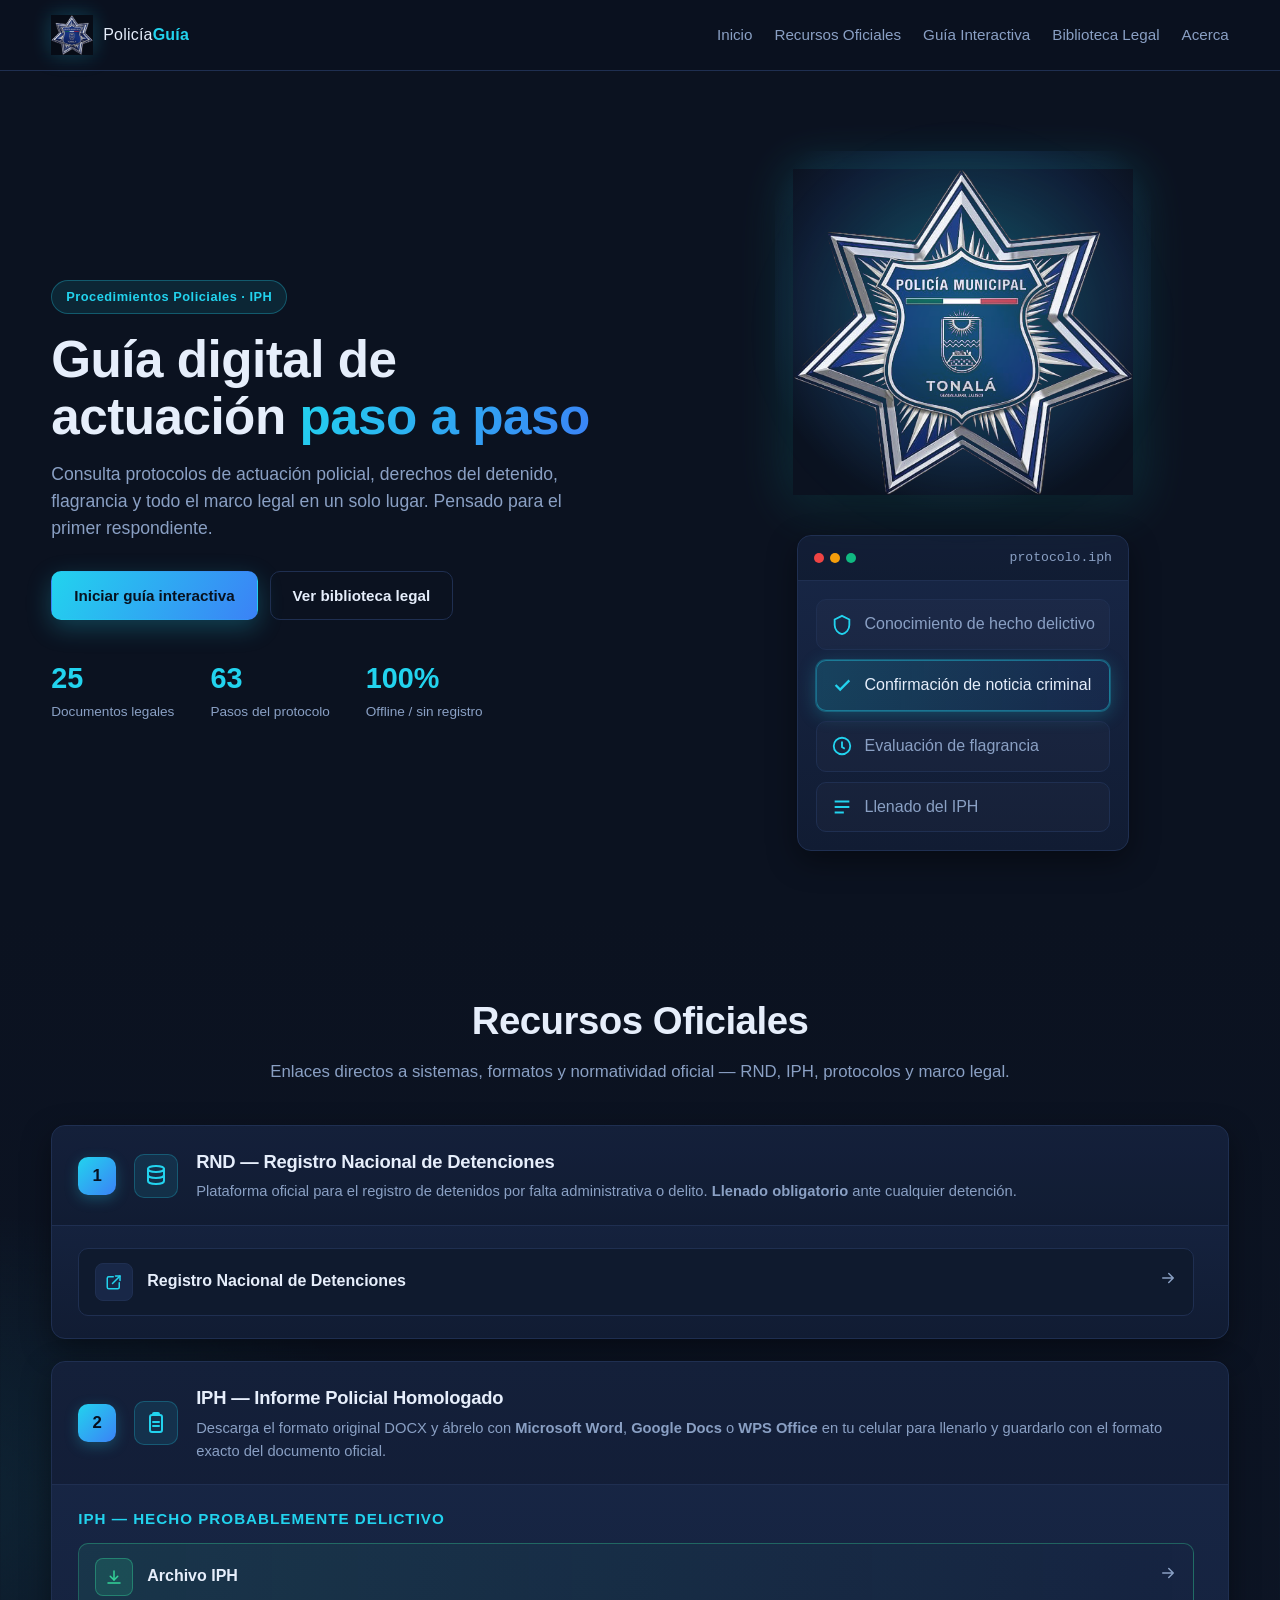
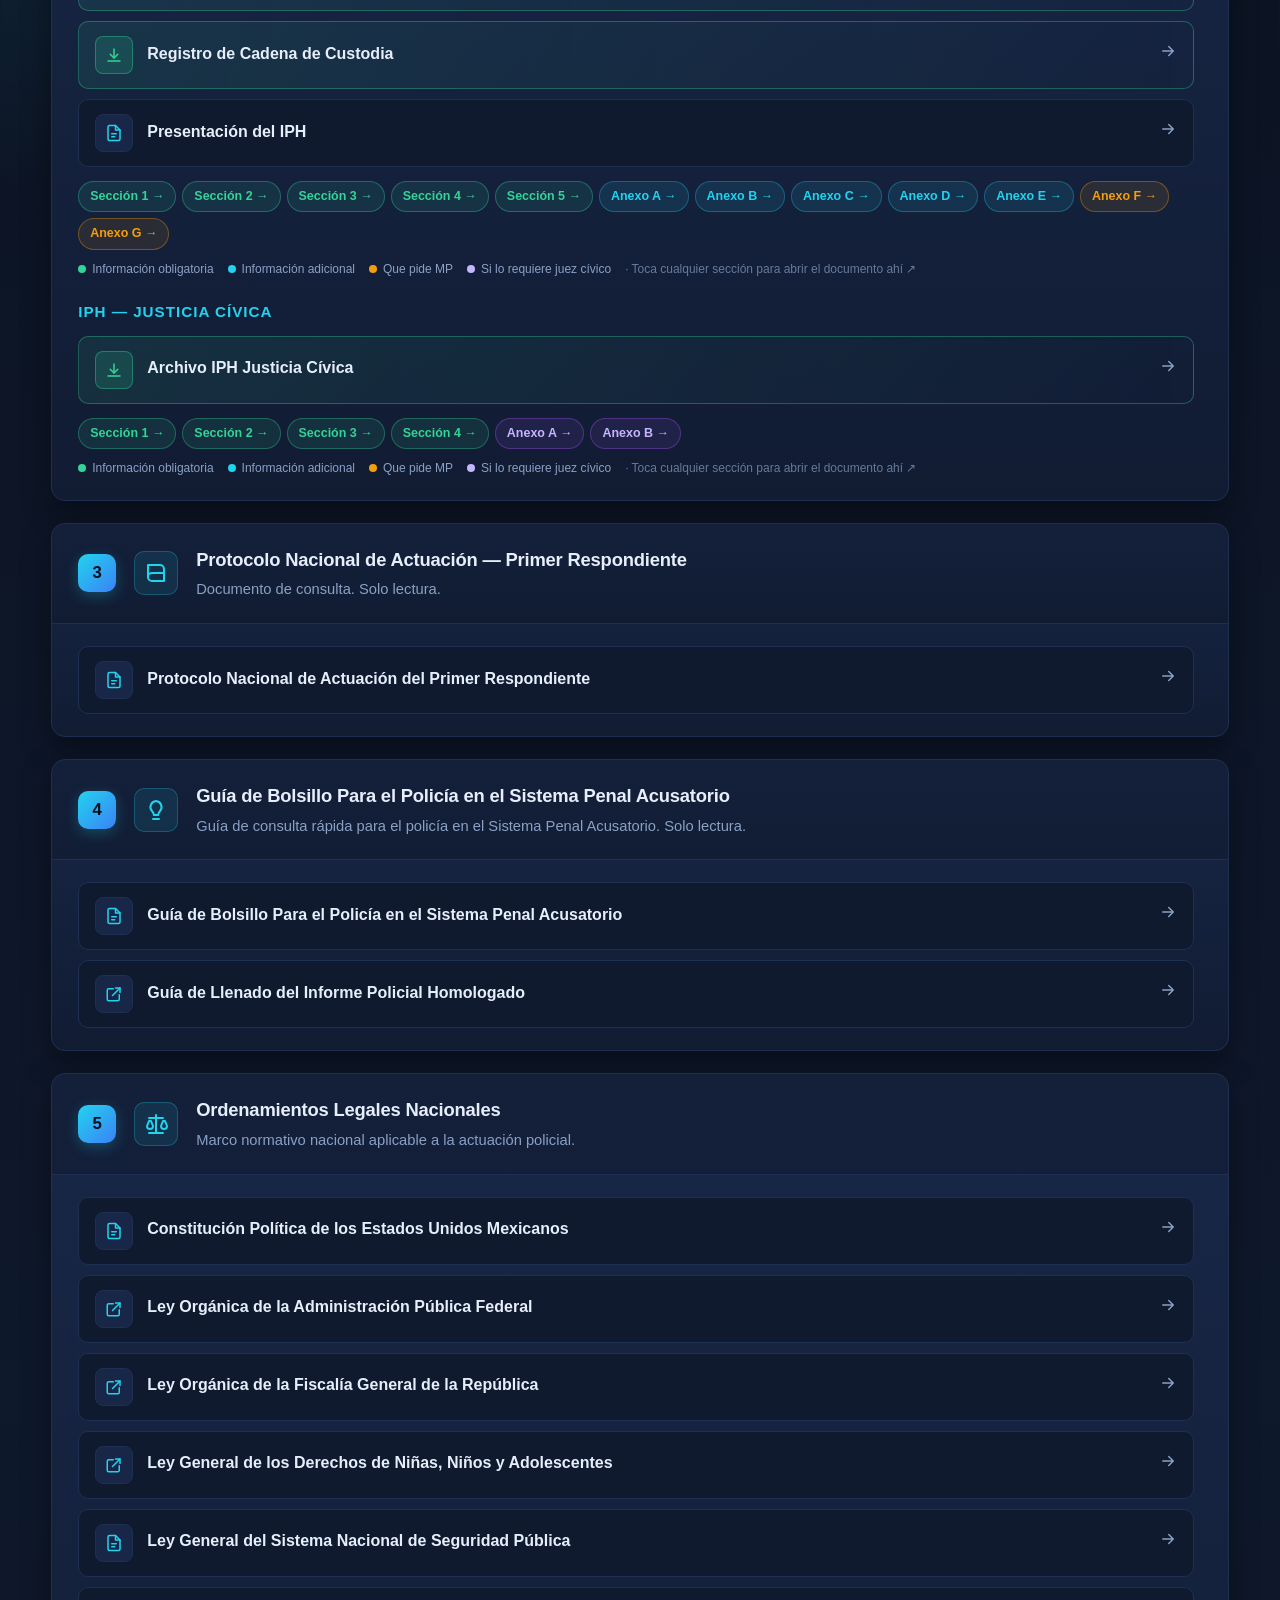
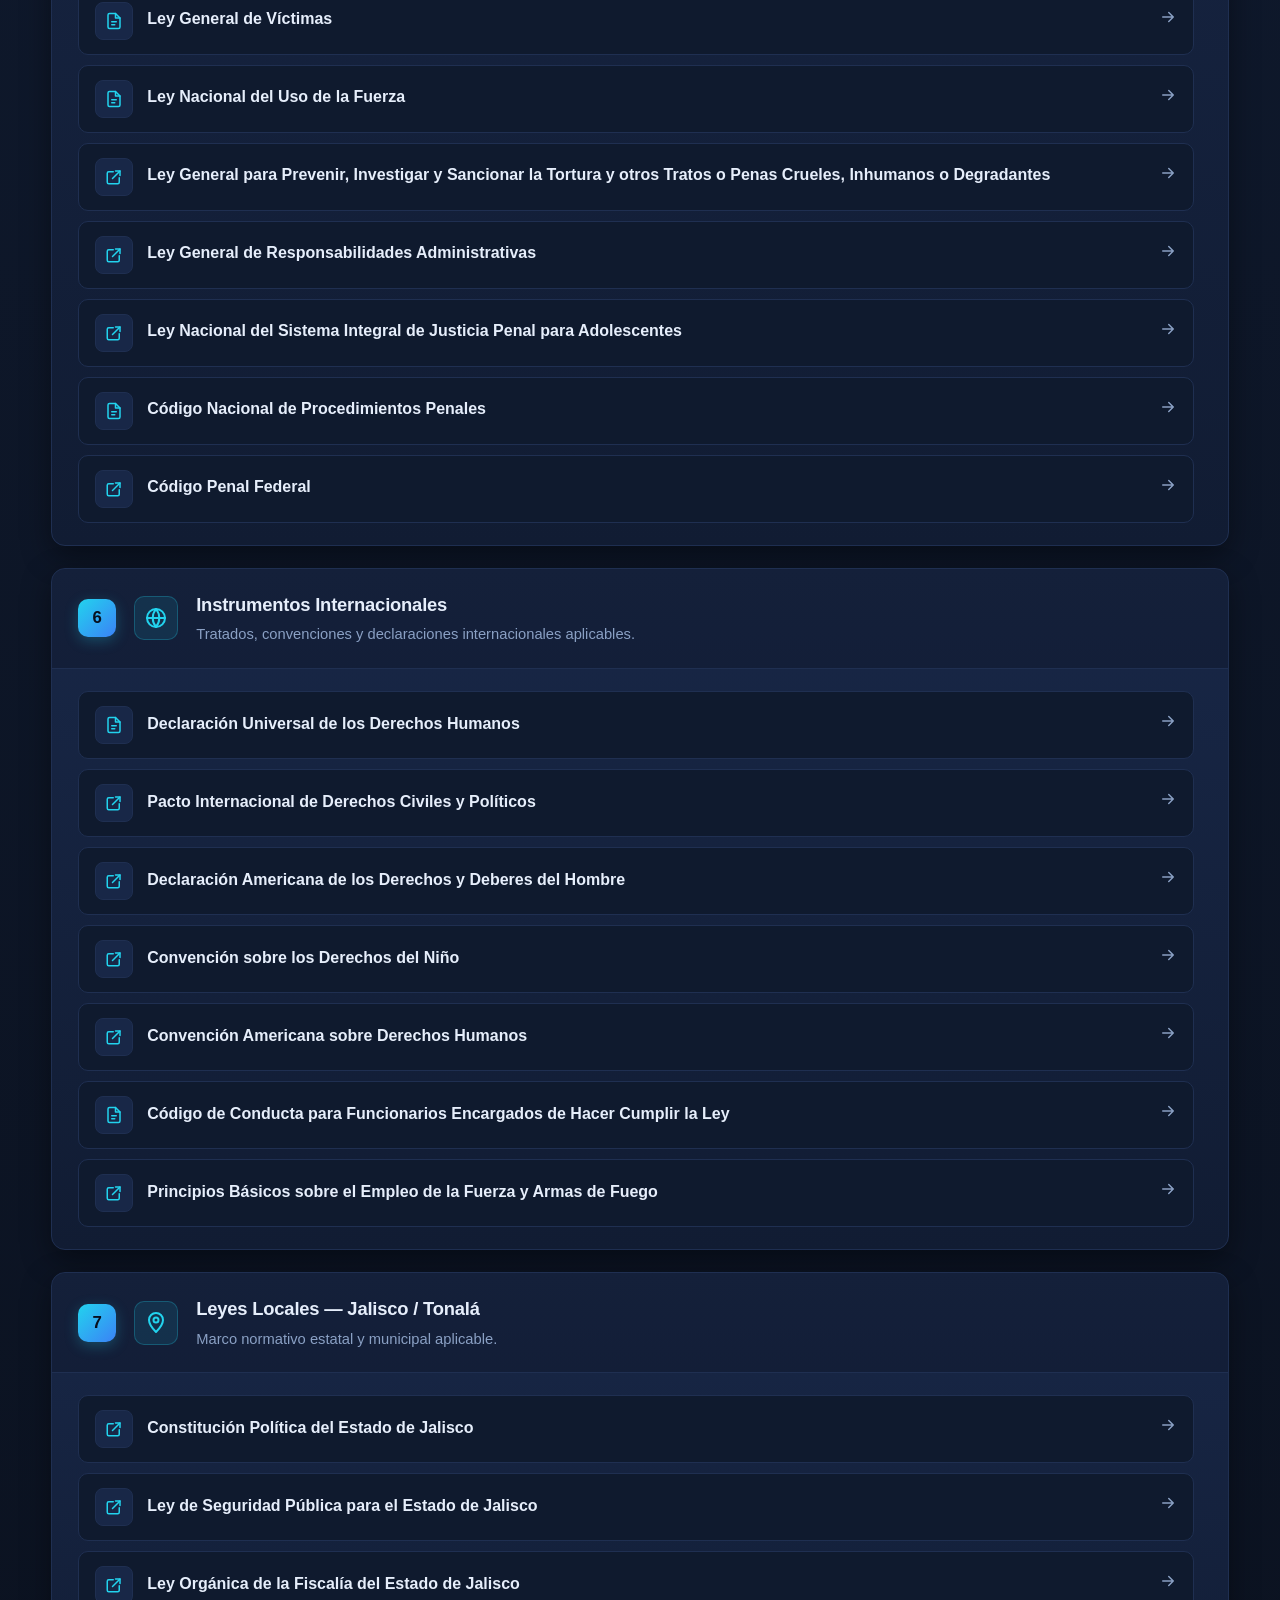
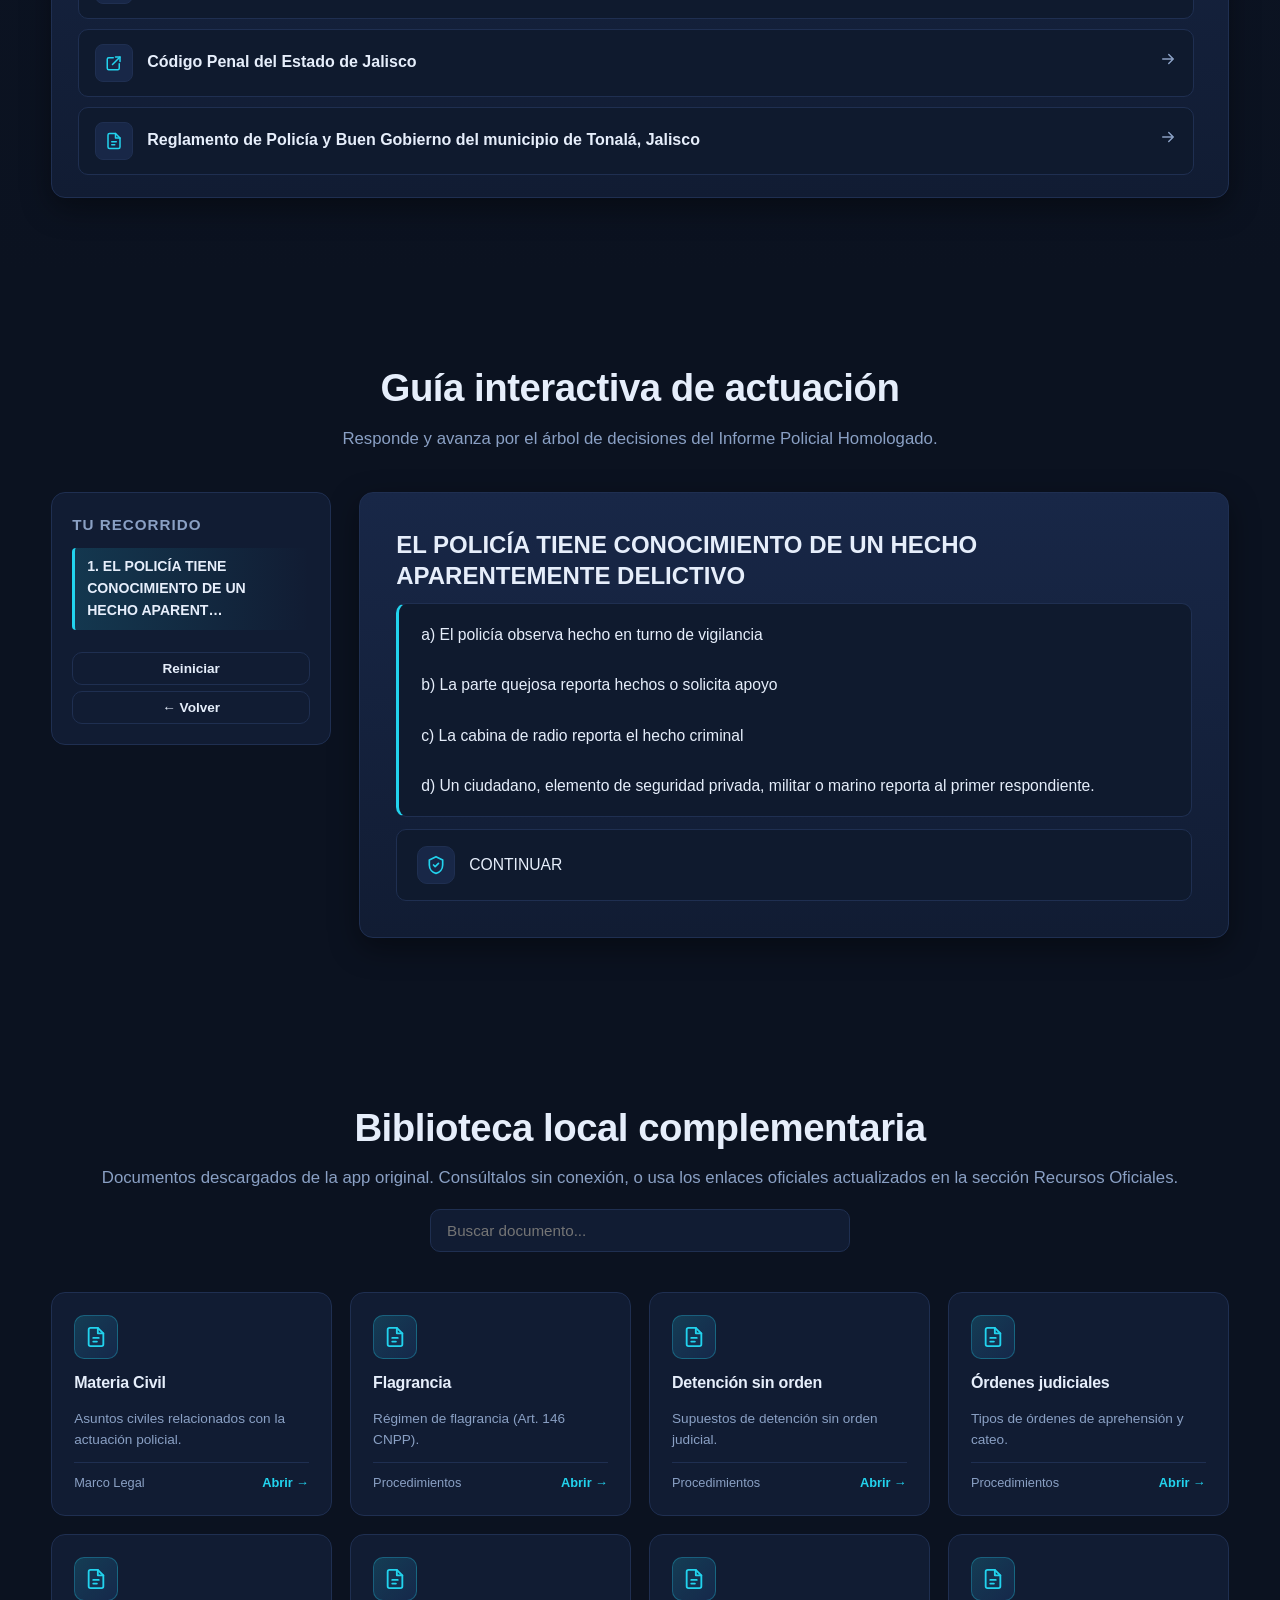
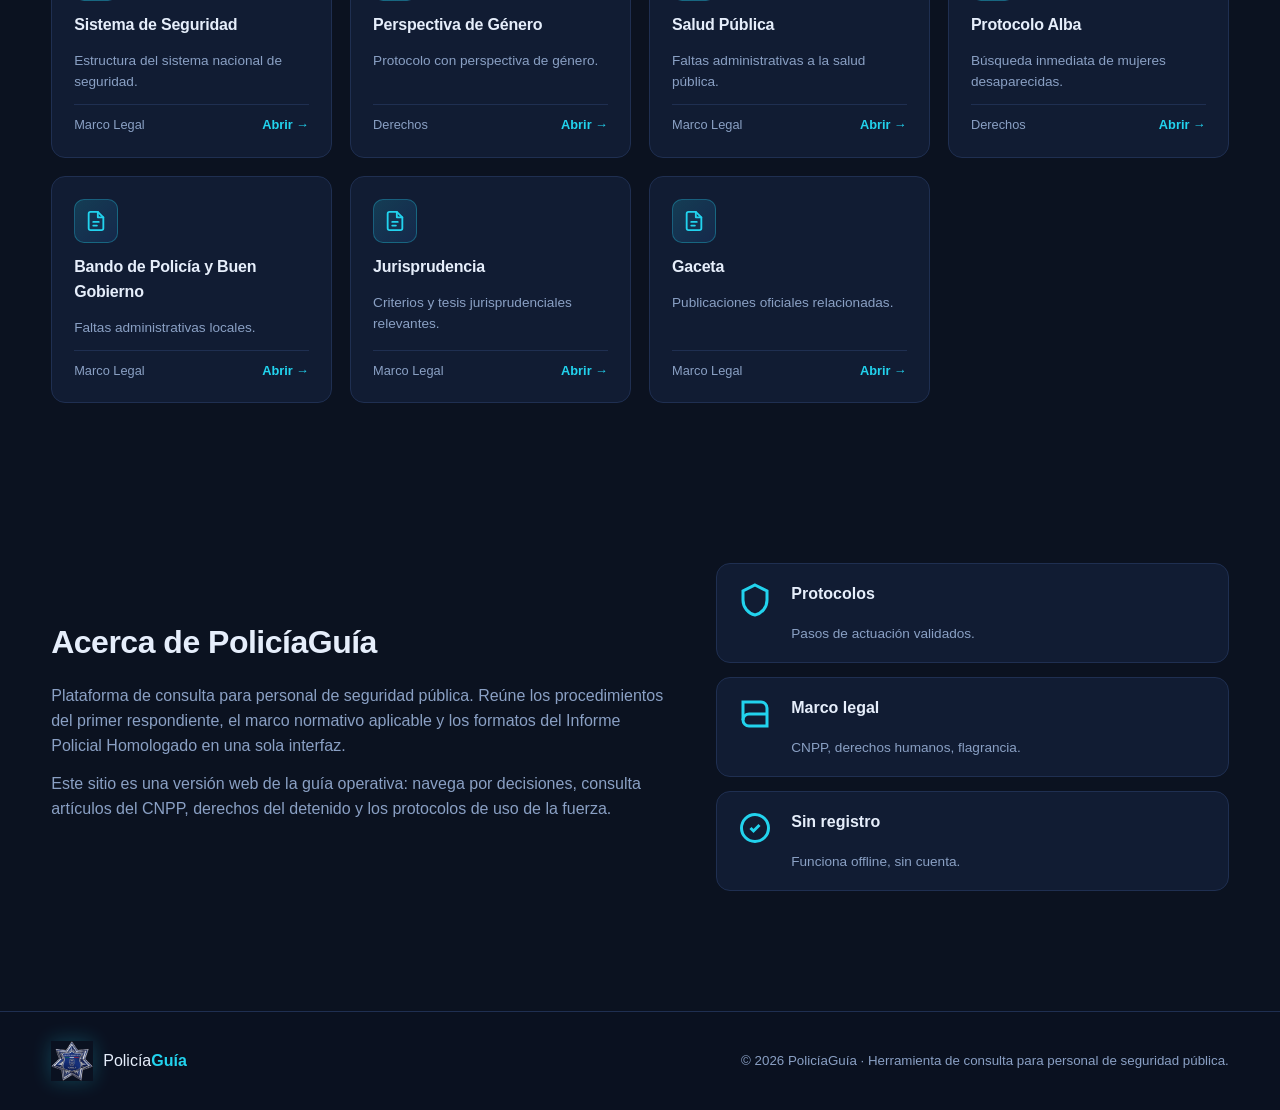
==== commit 3bd5bdf0: "Guía interactiva: claves sin nodo destino se renderizan como texto, no botón" ====
--- a/index.html
+++ b/index.html
@@ -4,7 +4,7 @@
   <meta charset="UTF-8" />
   <meta name="viewport" content="width=device-width, initial-scale=1.0" />
   <title>PolicíaGuía — Procedimientos y Marco Legal</title>
-  <link rel="stylesheet" href="css/styles.css?v=24" />
+  <link rel="stylesheet" href="css/styles.css?v=25" />
   <link rel="icon" type="image/jpeg" href="assets/logo-tonala.jpg" />
 </head>
 <body>
@@ -201,8 +201,8 @@
     </div>
   </div>
 
-  <script src="js/data.js?v=24"></script>
-  <script src="js/recursos.js?v=24"></script>
-  <script src="js/script.js?v=24"></script>
+  <script src="js/data.js?v=25"></script>
+  <script src="js/recursos.js?v=25"></script>
+  <script src="js/script.js?v=25"></script>
 </body>
 </html>
--- a/css/styles.css
+++ b/css/styles.css
@@ -458,6 +458,19 @@
   cursor: default;
 }
 .action-btn.is-informativo:hover { transform: none; border-color: var(--border); background: var(--bg-3); }
+
+/* Texto informativo en la guía interactiva (no es un botón) */
+.info-text {
+  padding: 18px 22px;
+  background: var(--bg-2);
+  border: 1px solid var(--border);
+  border-left: 3px solid var(--accent);
+  border-radius: var(--radius-sm);
+  color: var(--text);
+  font-size: 0.98rem;
+  line-height: 1.6;
+  white-space: pre-line;
+}
 
 /* ============ PDF GRID ============ */
 .pdf-grid {
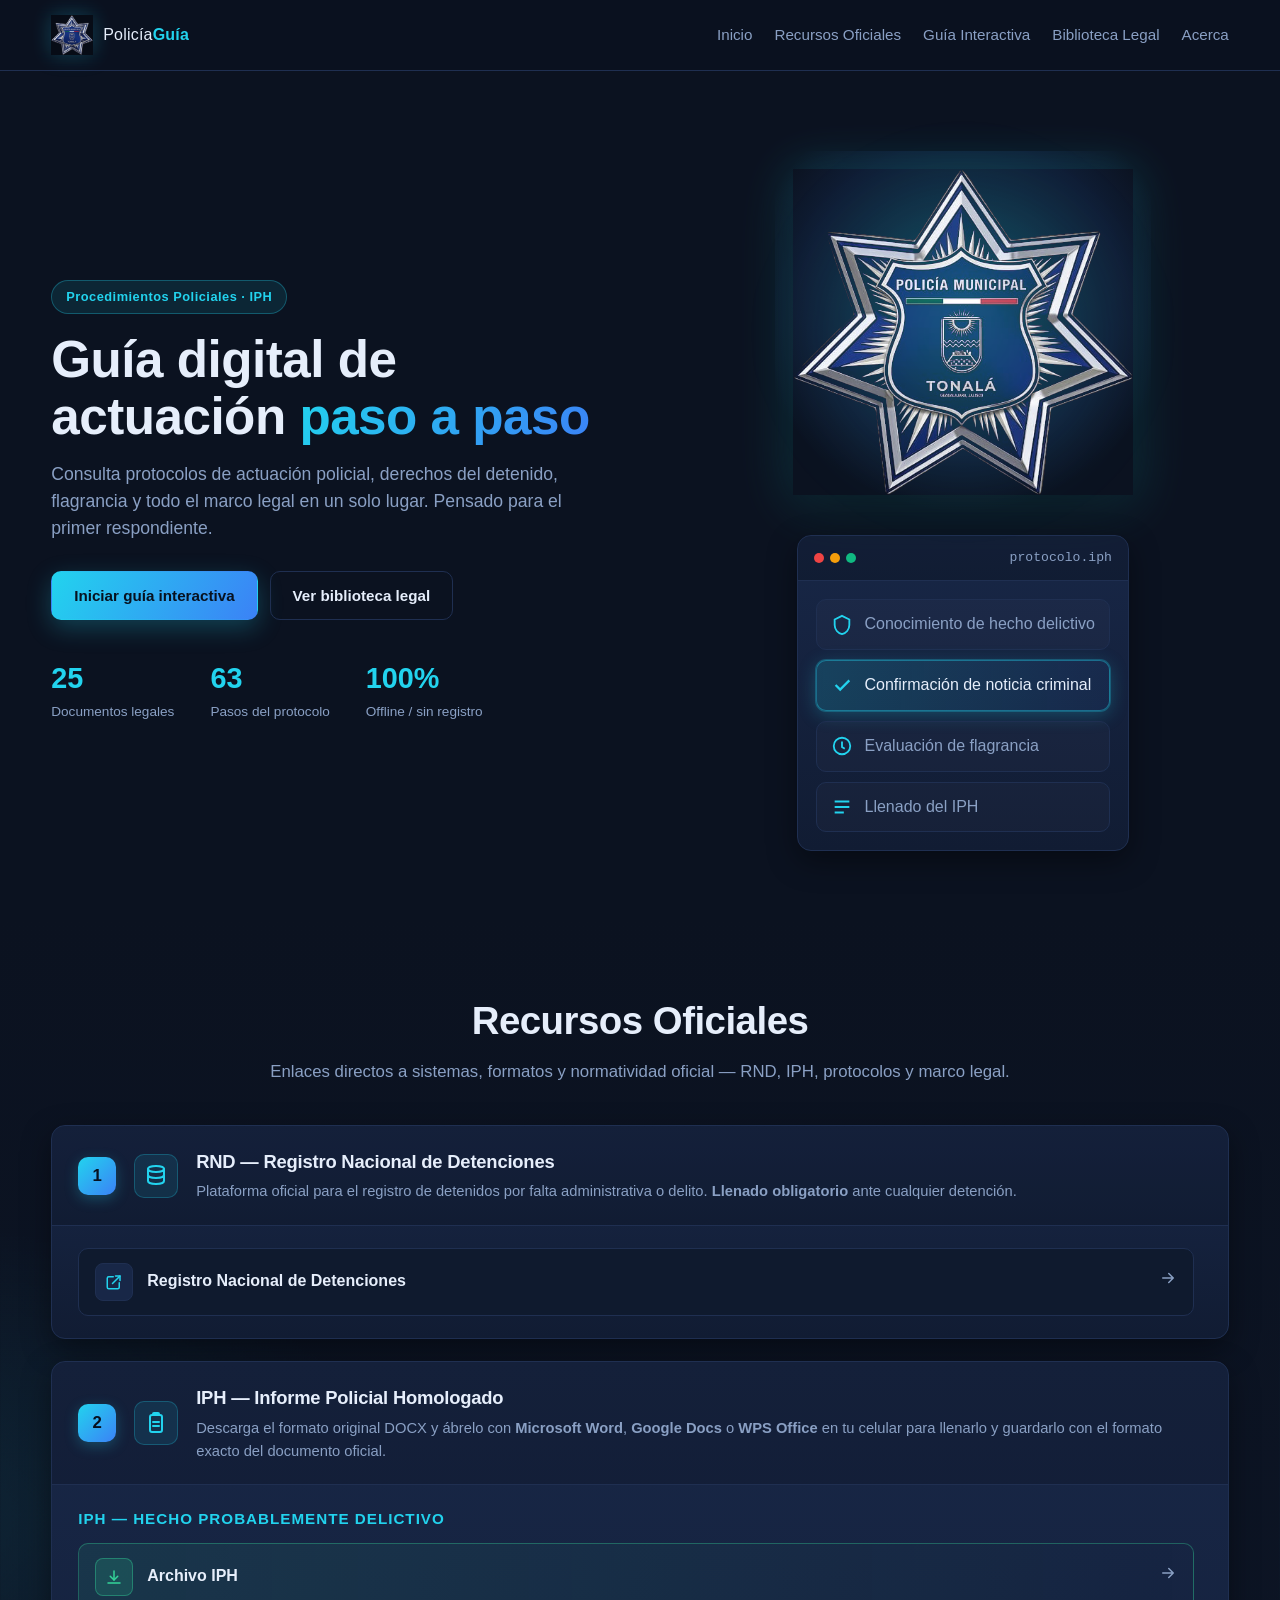
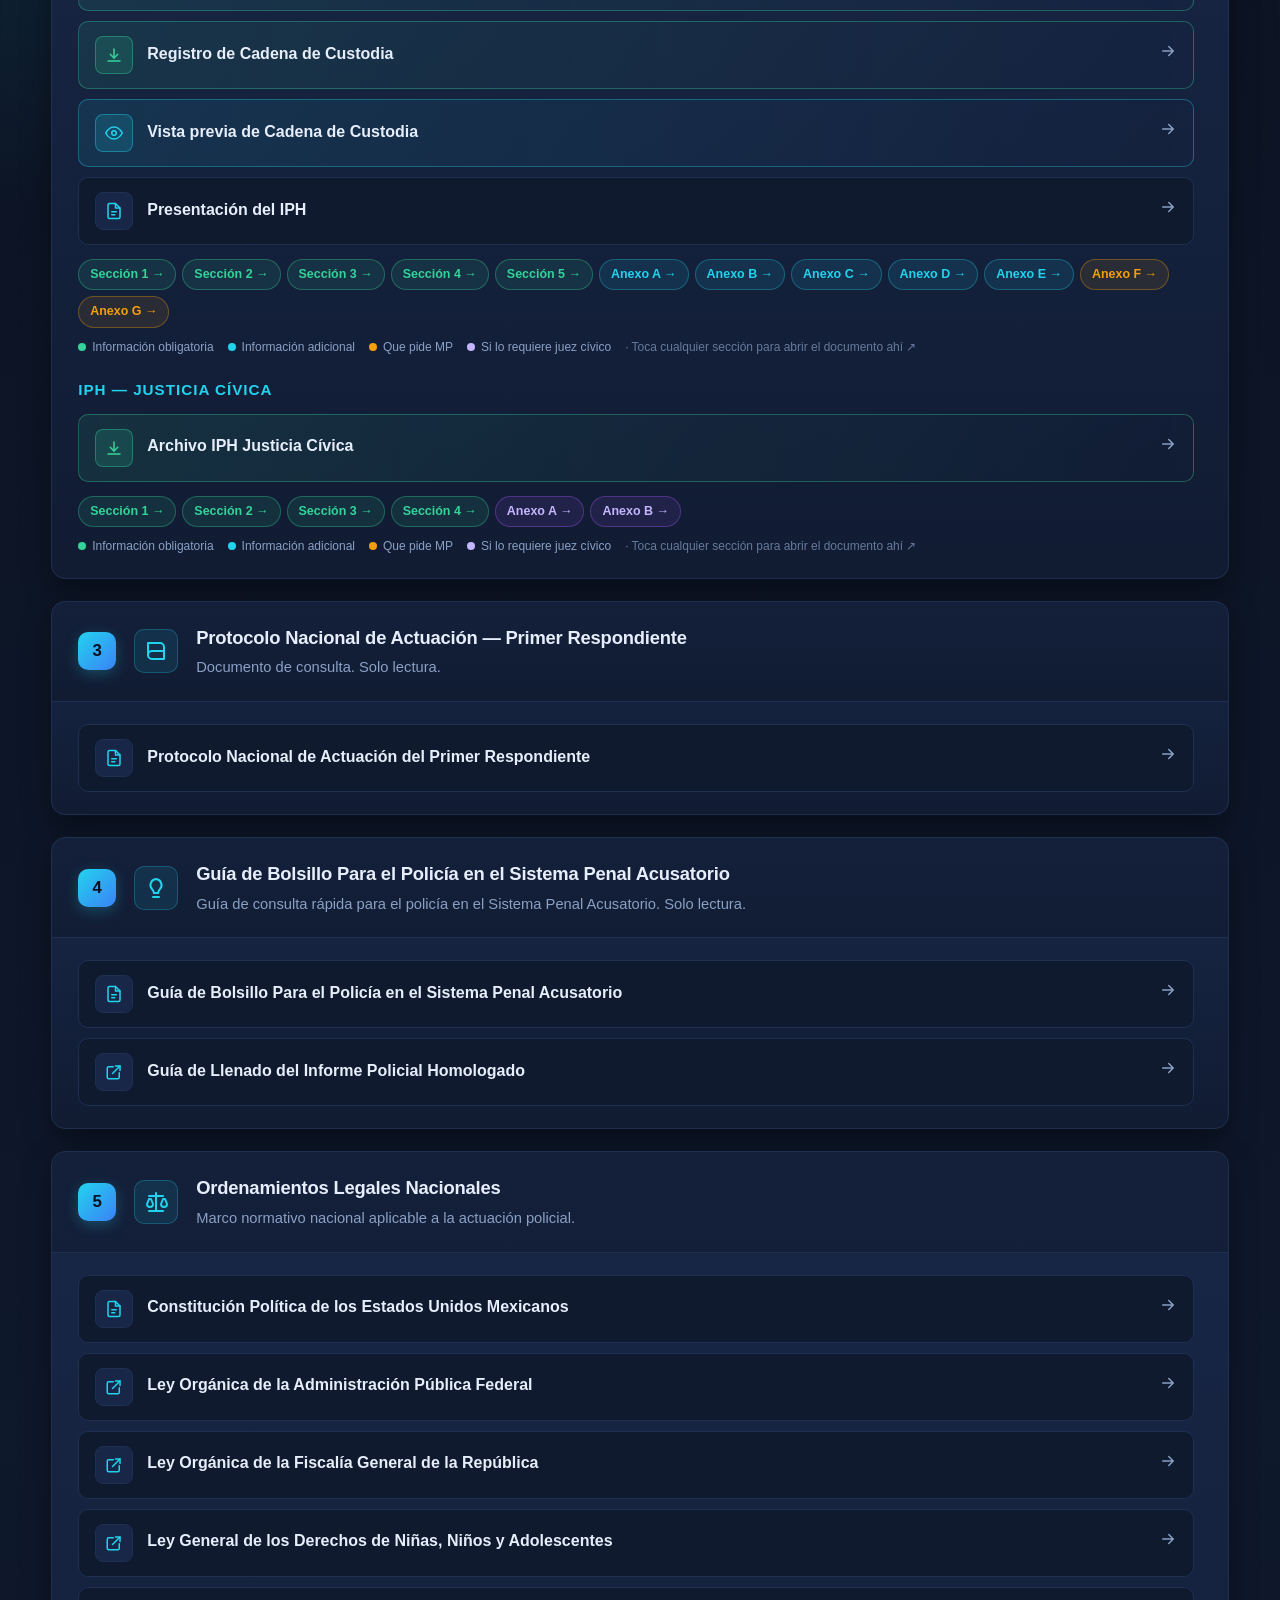
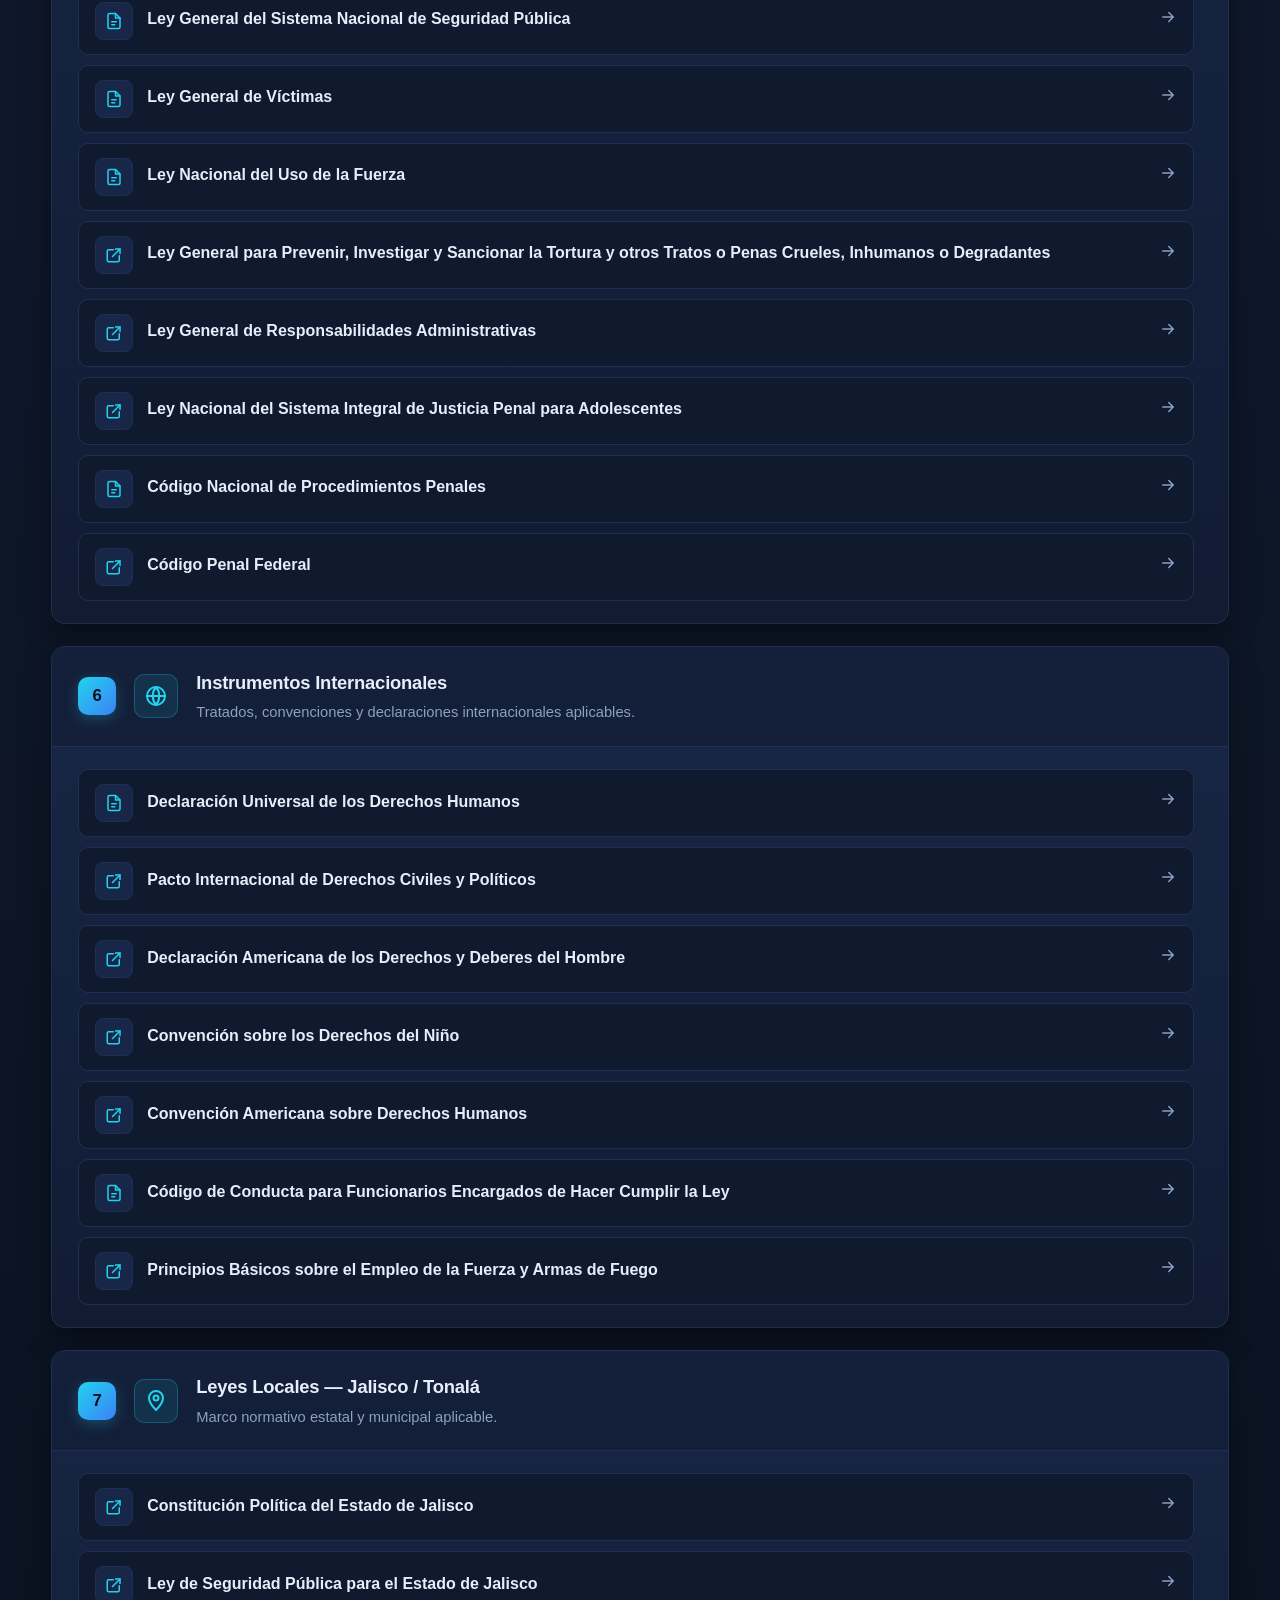
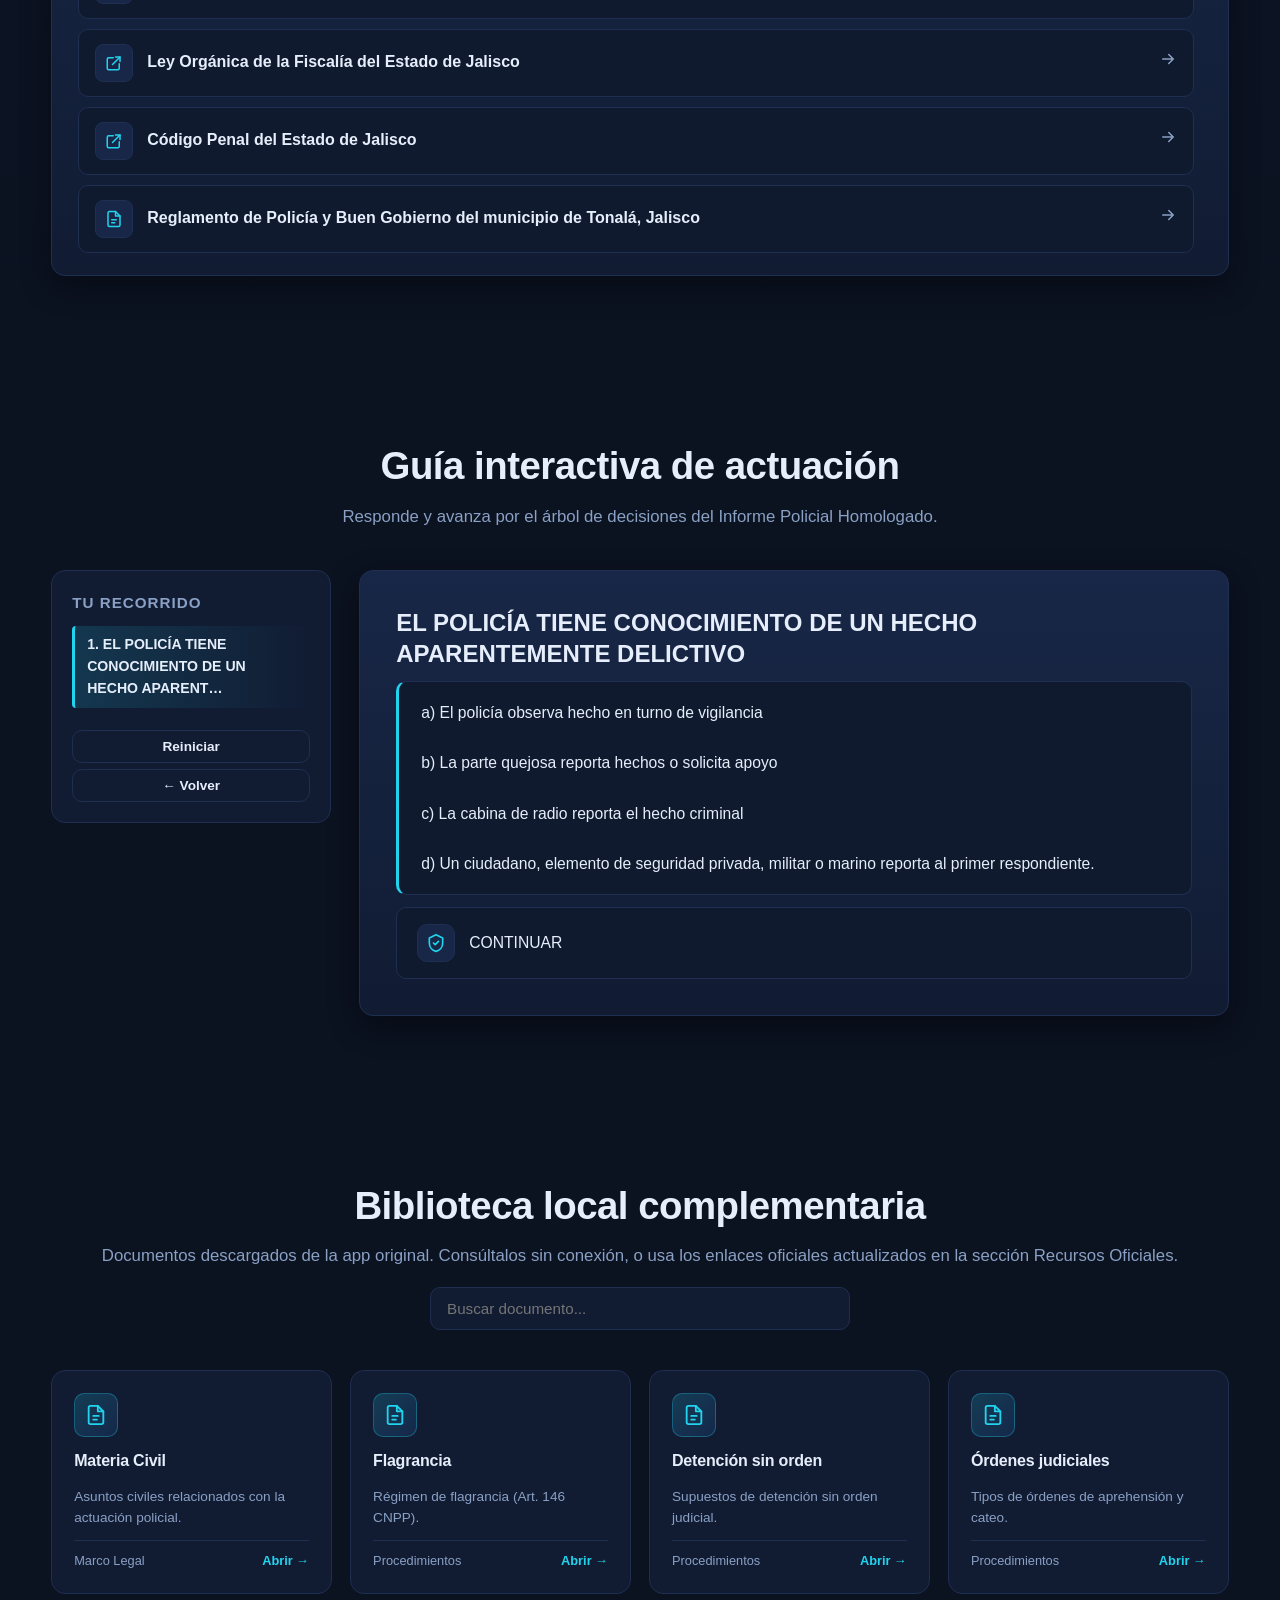
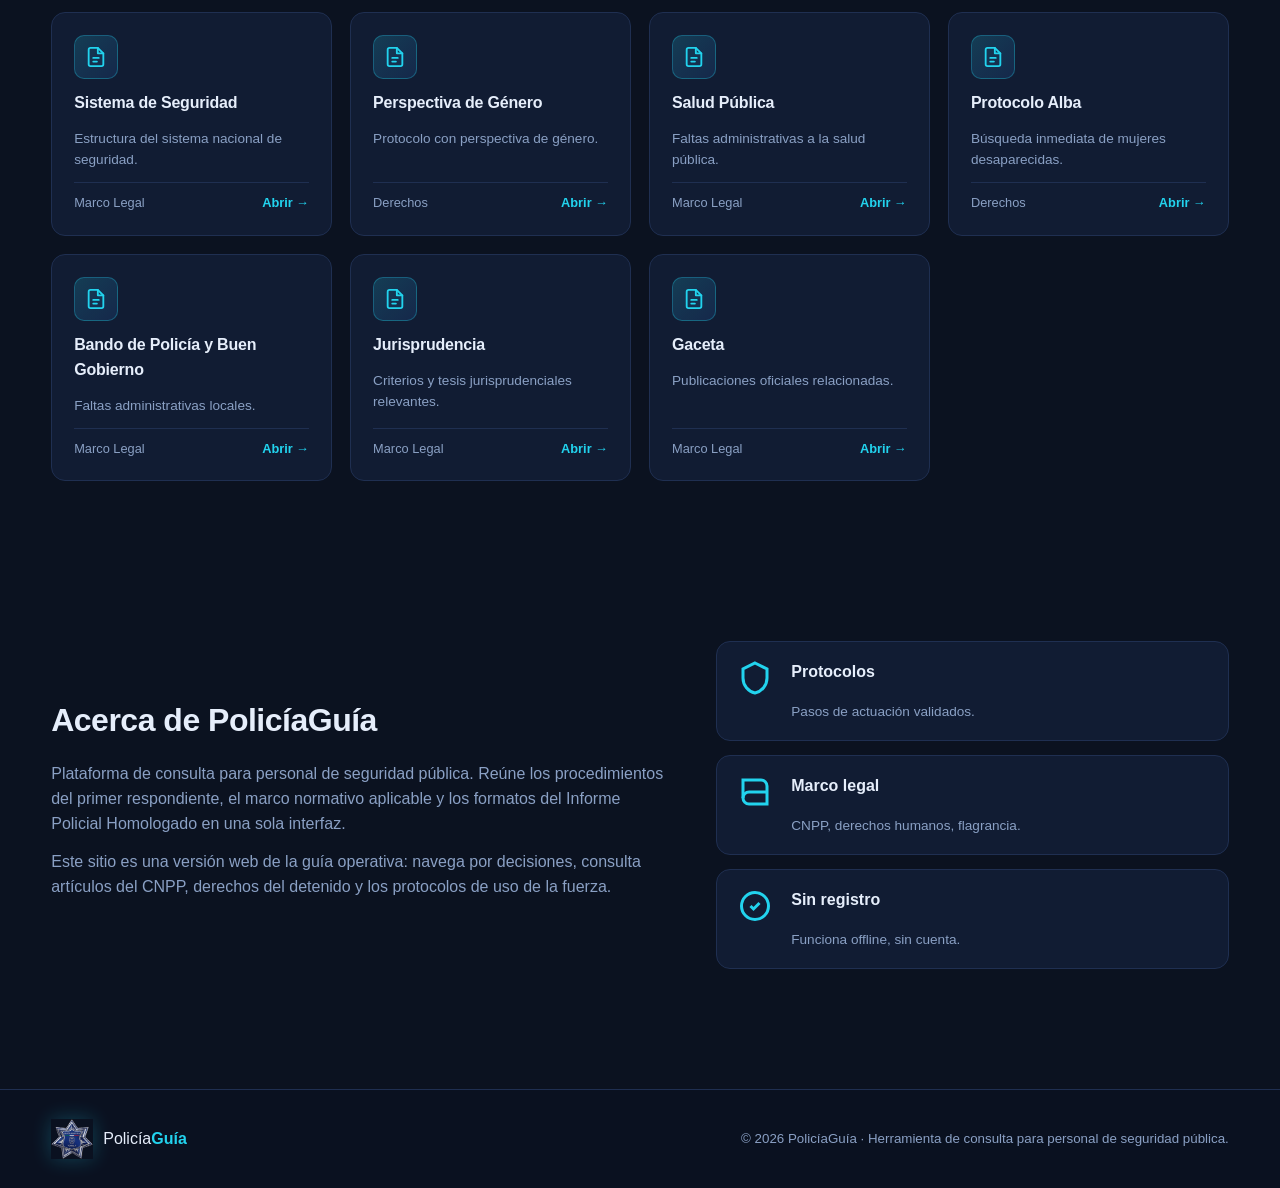
==== commit 01eed6e7: "Agregar botón Vista previa de Cadena de Custodia (kind: viewer)" ====
--- a/index.html
+++ b/index.html
@@ -4,7 +4,7 @@
   <meta charset="UTF-8" />
   <meta name="viewport" content="width=device-width, initial-scale=1.0" />
   <title>PolicíaGuía — Procedimientos y Marco Legal</title>
-  <link rel="stylesheet" href="css/styles.css?v=25" />
+  <link rel="stylesheet" href="css/styles.css?v=26" />
   <link rel="icon" type="image/jpeg" href="assets/logo-tonala.jpg" />
 </head>
 <body>
@@ -201,8 +201,8 @@
     </div>
   </div>
 
-  <script src="js/data.js?v=25"></script>
-  <script src="js/recursos.js?v=25"></script>
-  <script src="js/script.js?v=25"></script>
+  <script src="js/data.js?v=26"></script>
+  <script src="js/recursos.js?v=26"></script>
+  <script src="js/script.js?v=26"></script>
 </body>
 </html>
--- a/css/styles.css
+++ b/css/styles.css
@@ -635,6 +635,19 @@
 .rec-item-editor:hover {
   border-color: var(--success);
   background: linear-gradient(90deg, rgba(52,211,153,0.18), transparent);
+}
+.rec-item-viewer {
+  background: linear-gradient(90deg, rgba(34,211,238,0.10), transparent);
+  border-color: rgba(34,211,238,0.35);
+}
+.rec-item-viewer .rec-item-icon {
+  background: rgba(34,211,238,0.15);
+  border-color: rgba(34,211,238,0.4);
+  color: var(--accent);
+}
+.rec-item-viewer:hover {
+  border-color: var(--accent);
+  background: linear-gradient(90deg, rgba(34,211,238,0.18), transparent);
 }
 .rec-item-icon {
   width: 38px;
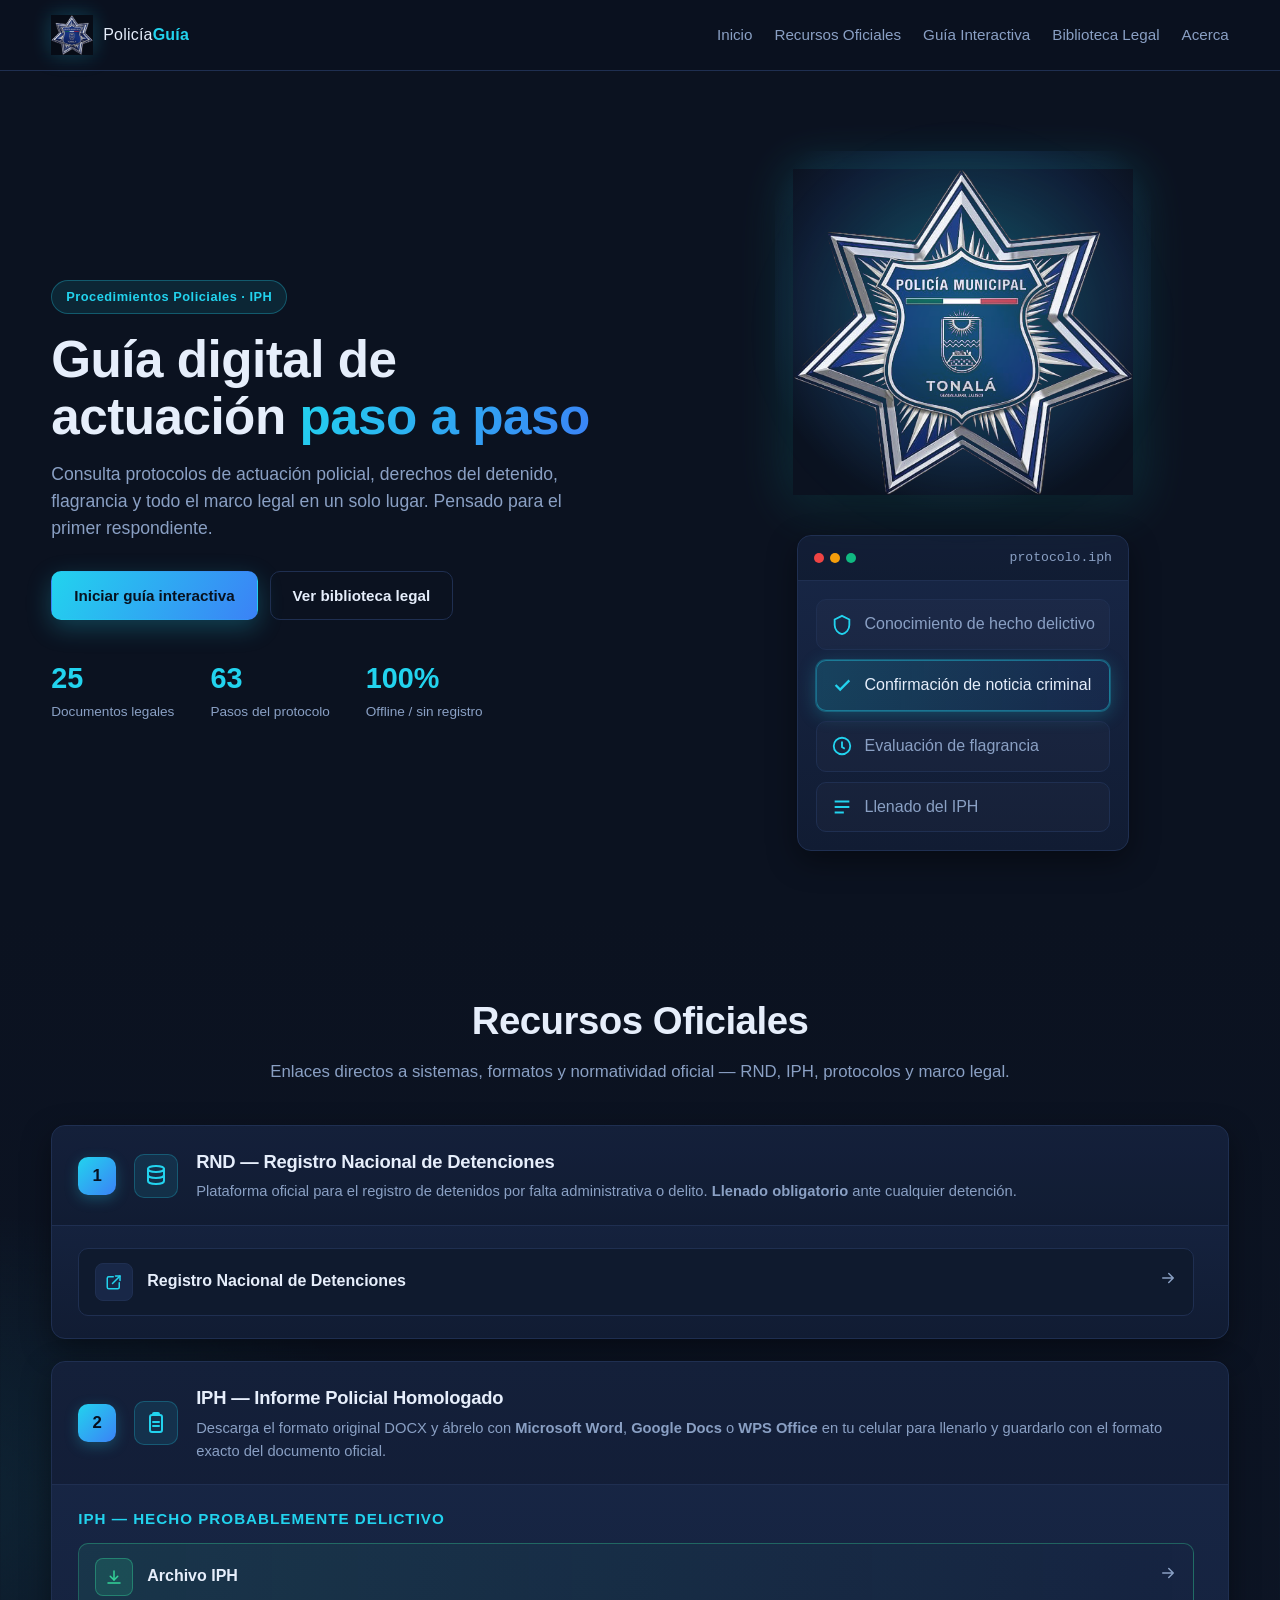
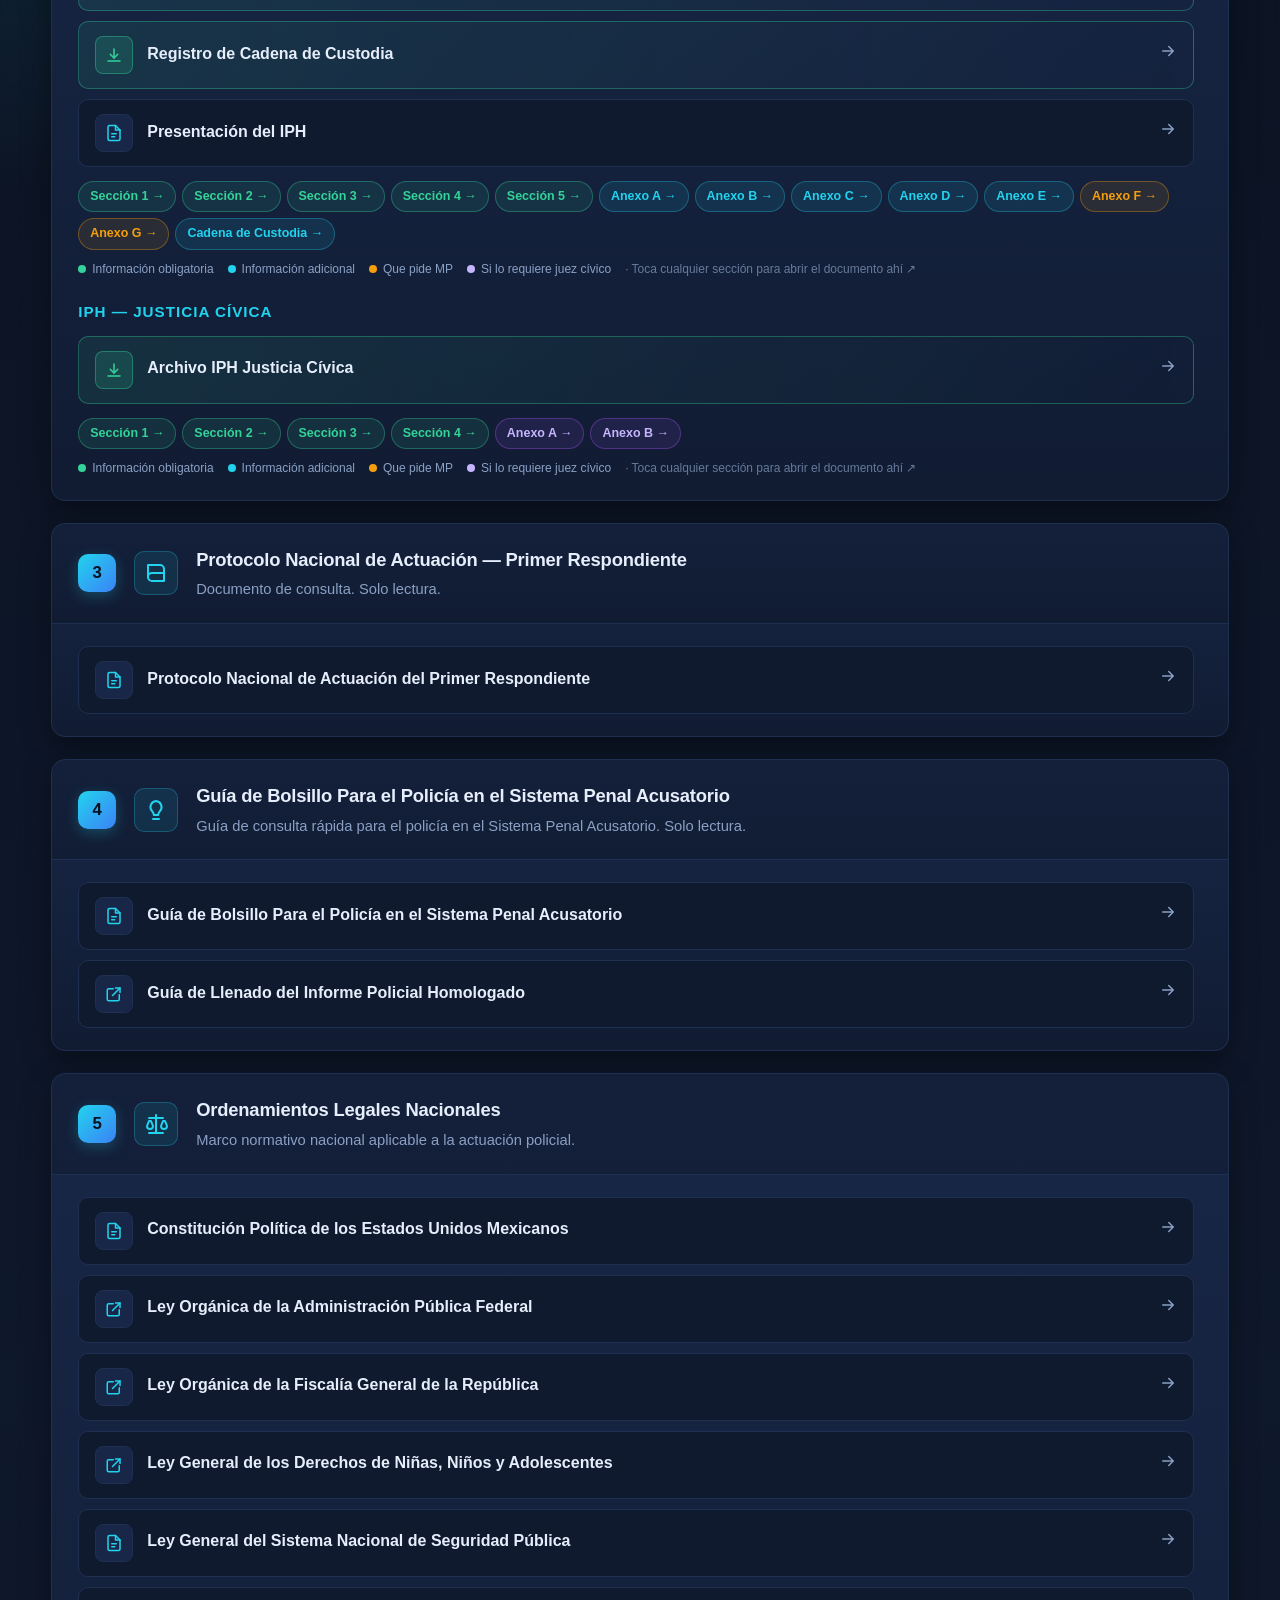
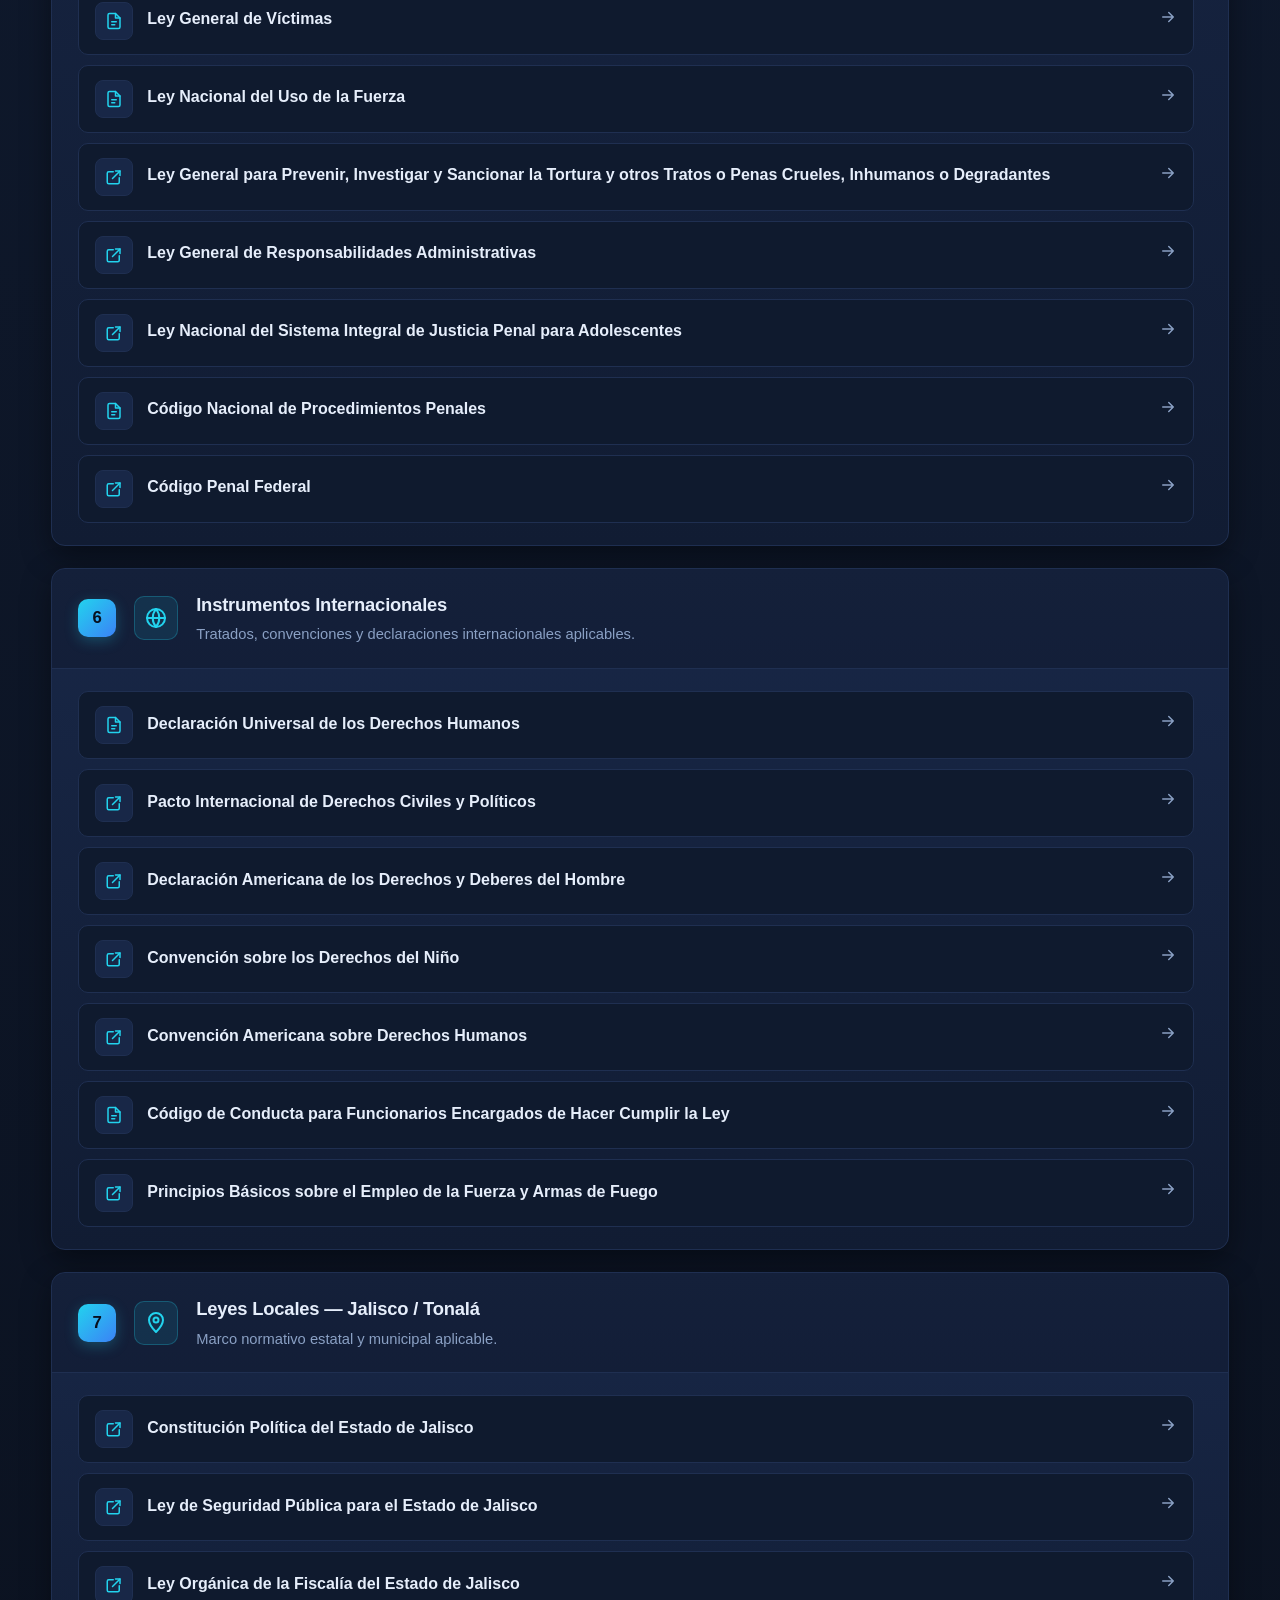
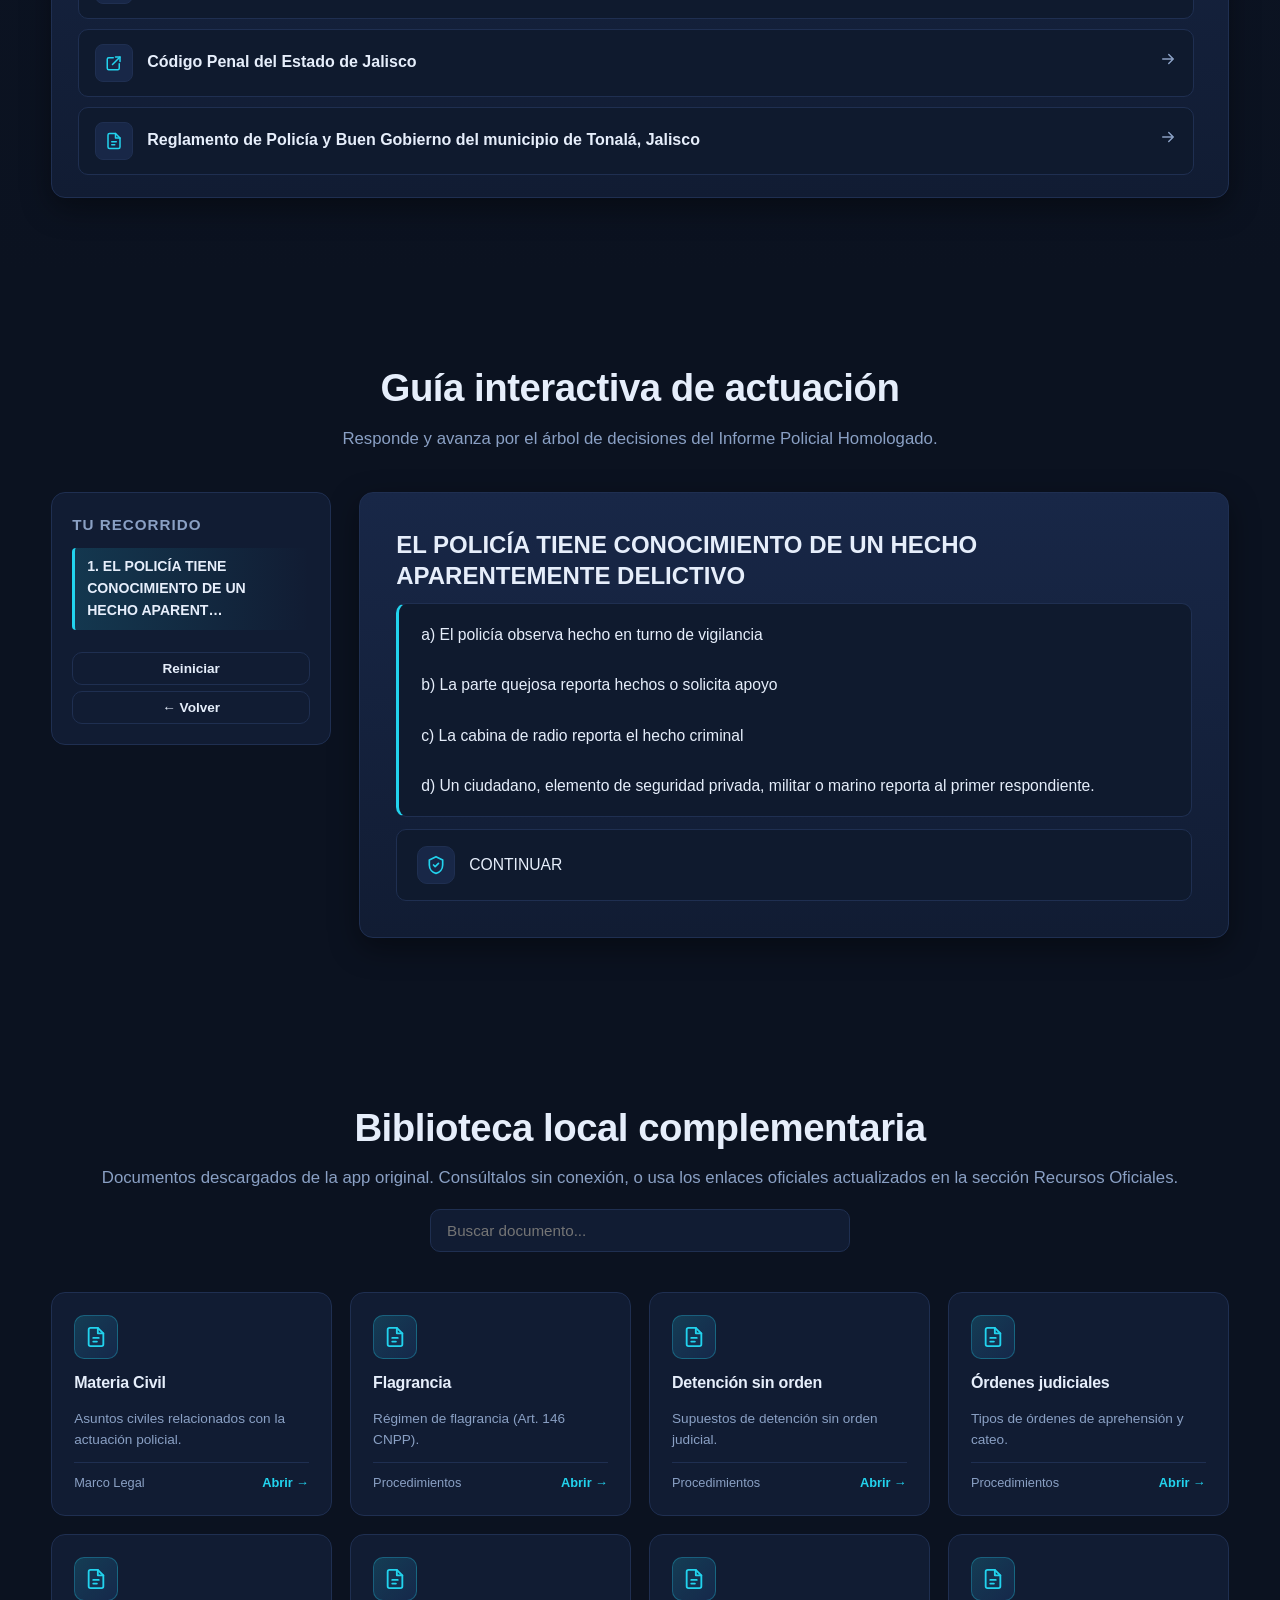
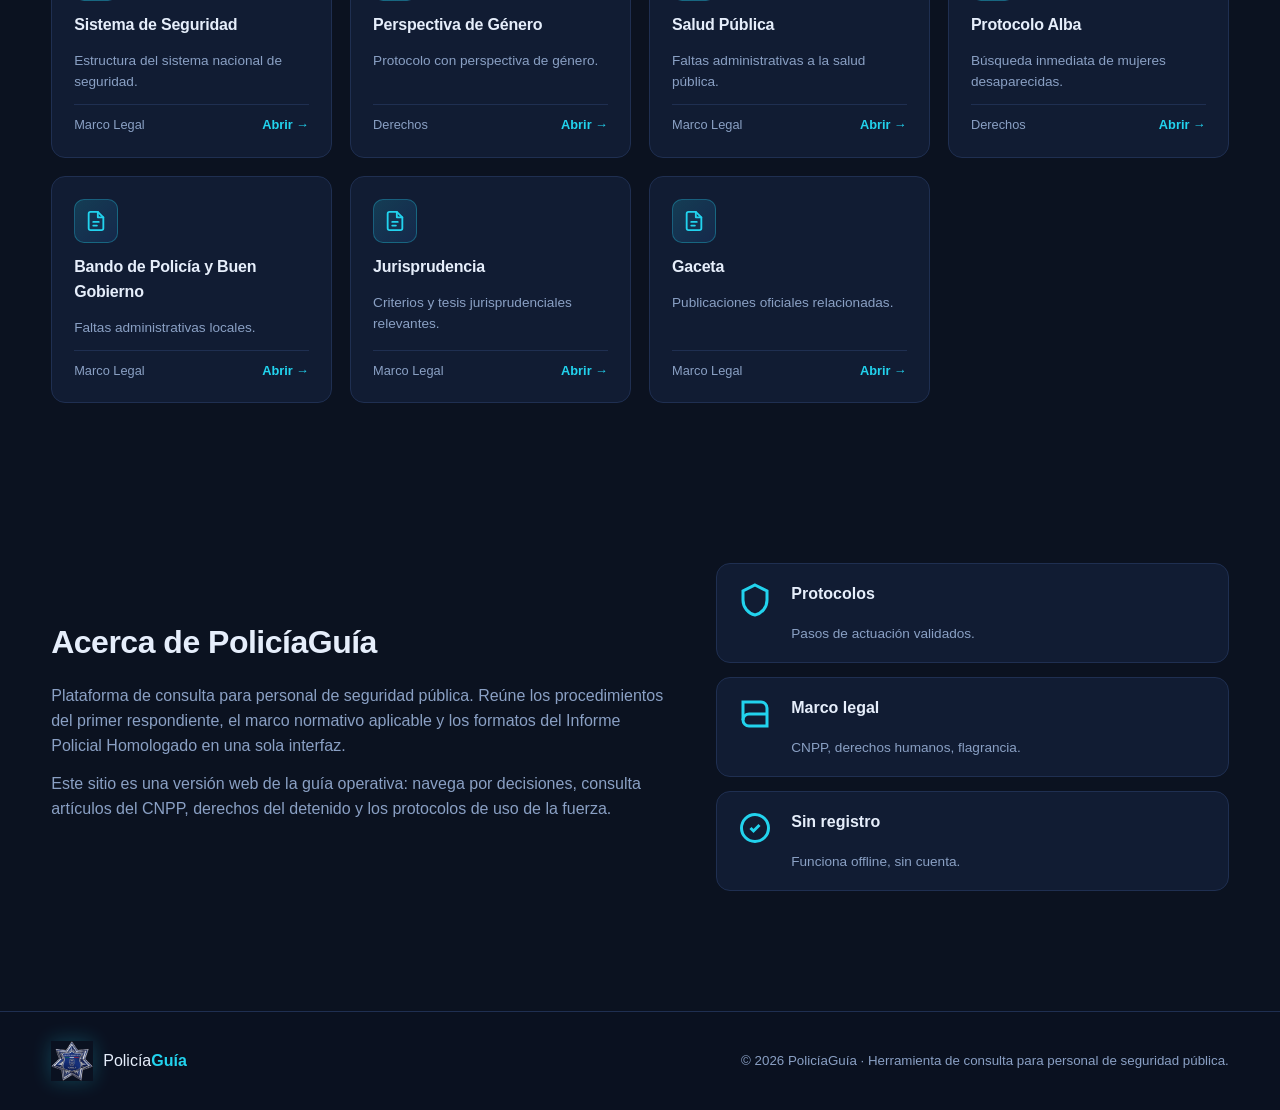
==== commit 5226016c: "Mover Cadena de Custodia al área de chips de secciones/anexos" ====
--- a/index.html
+++ b/index.html
@@ -4,7 +4,7 @@
   <meta charset="UTF-8" />
   <meta name="viewport" content="width=device-width, initial-scale=1.0" />
   <title>PolicíaGuía — Procedimientos y Marco Legal</title>
-  <link rel="stylesheet" href="css/styles.css?v=26" />
+  <link rel="stylesheet" href="css/styles.css?v=27" />
   <link rel="icon" type="image/jpeg" href="assets/logo-tonala.jpg" />
 </head>
 <body>
@@ -201,8 +201,8 @@
     </div>
   </div>
 
-  <script src="js/data.js?v=26"></script>
-  <script src="js/recursos.js?v=26"></script>
-  <script src="js/script.js?v=26"></script>
+  <script src="js/data.js?v=27"></script>
+  <script src="js/recursos.js?v=27"></script>
+  <script src="js/script.js?v=27"></script>
 </body>
 </html>
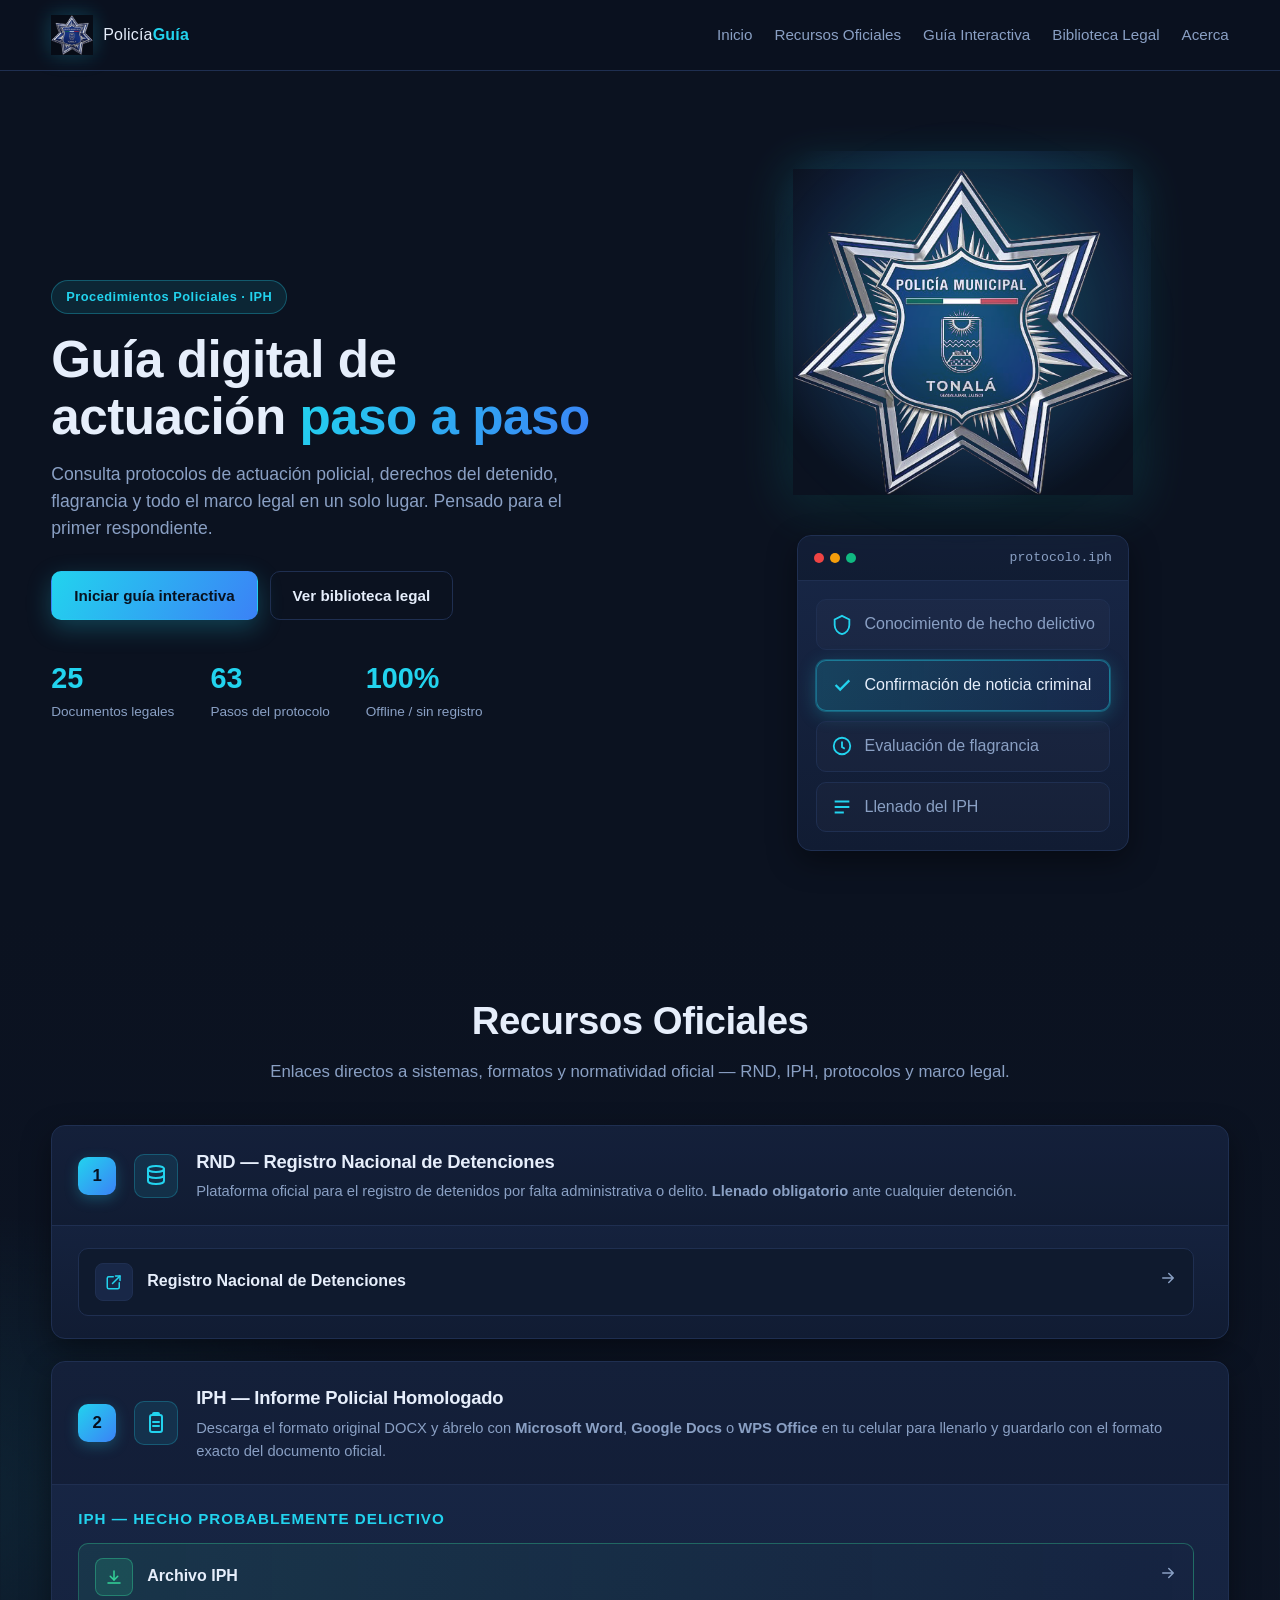
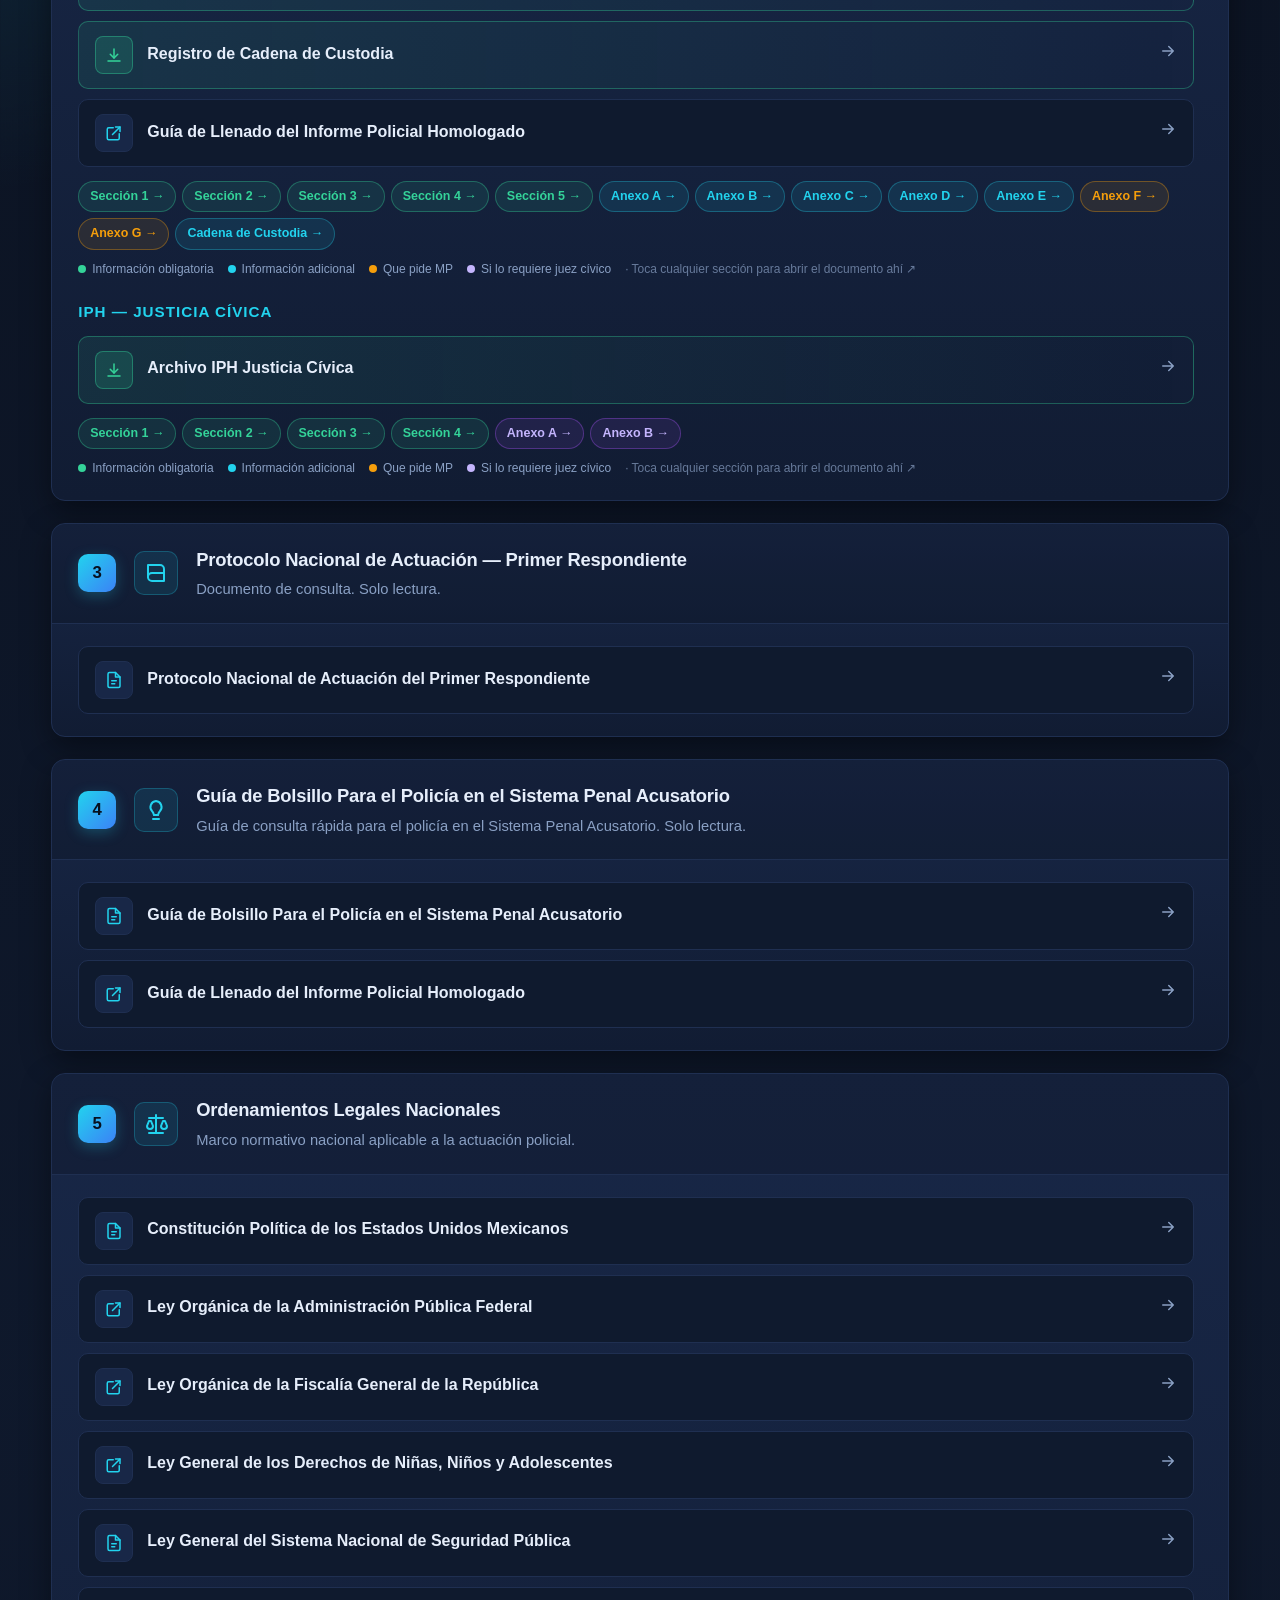
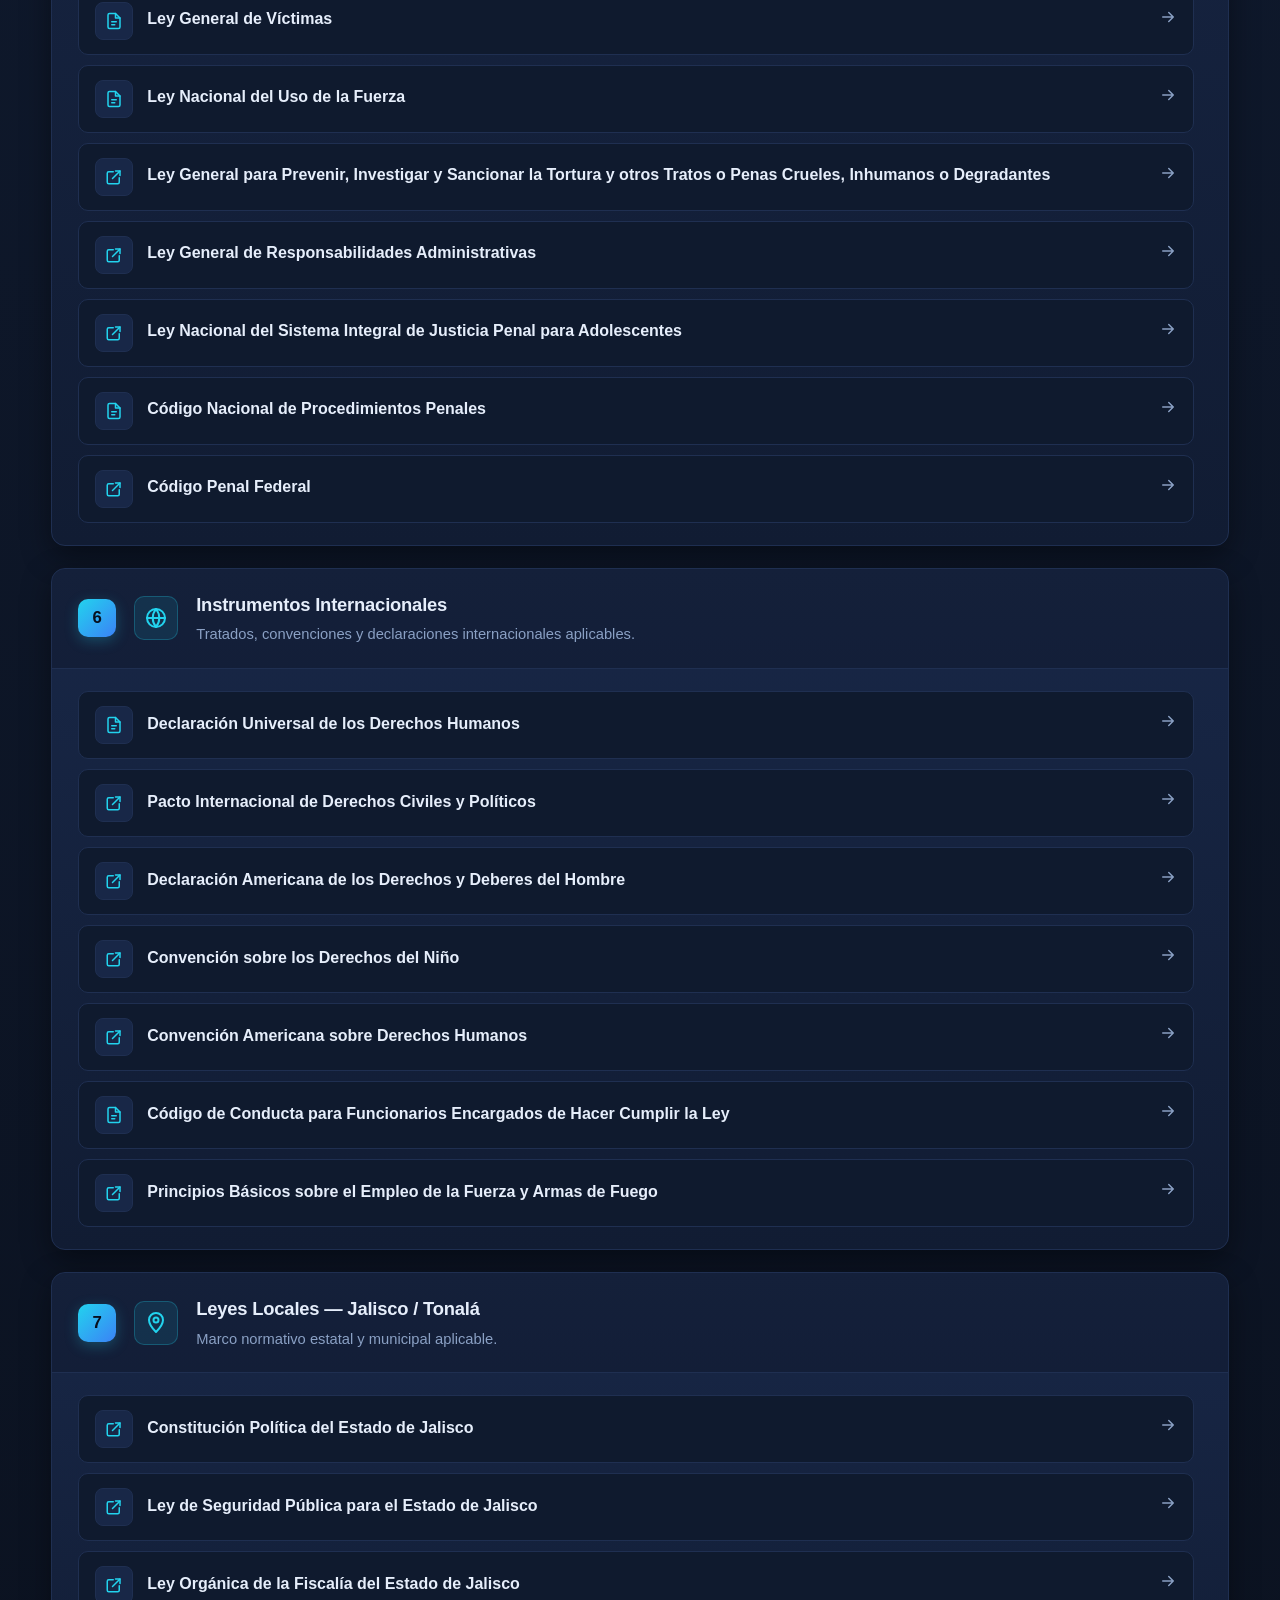
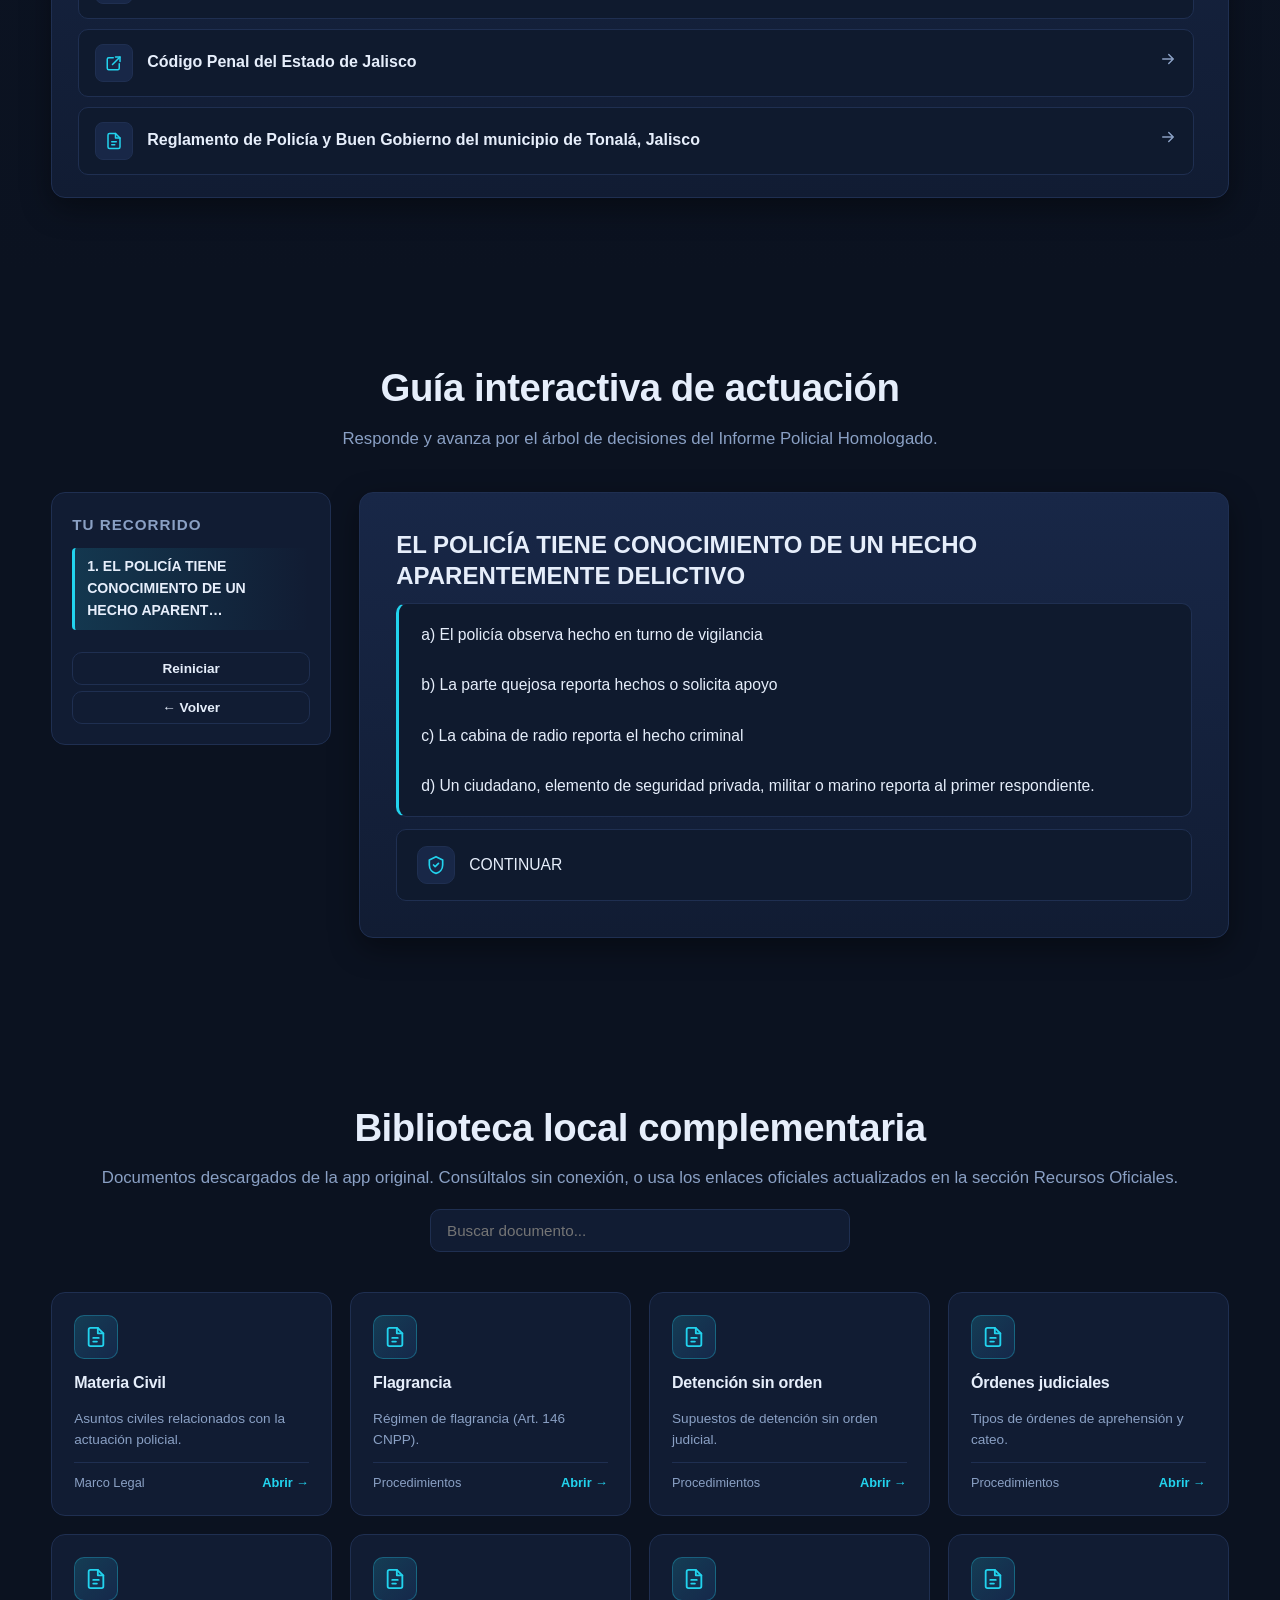
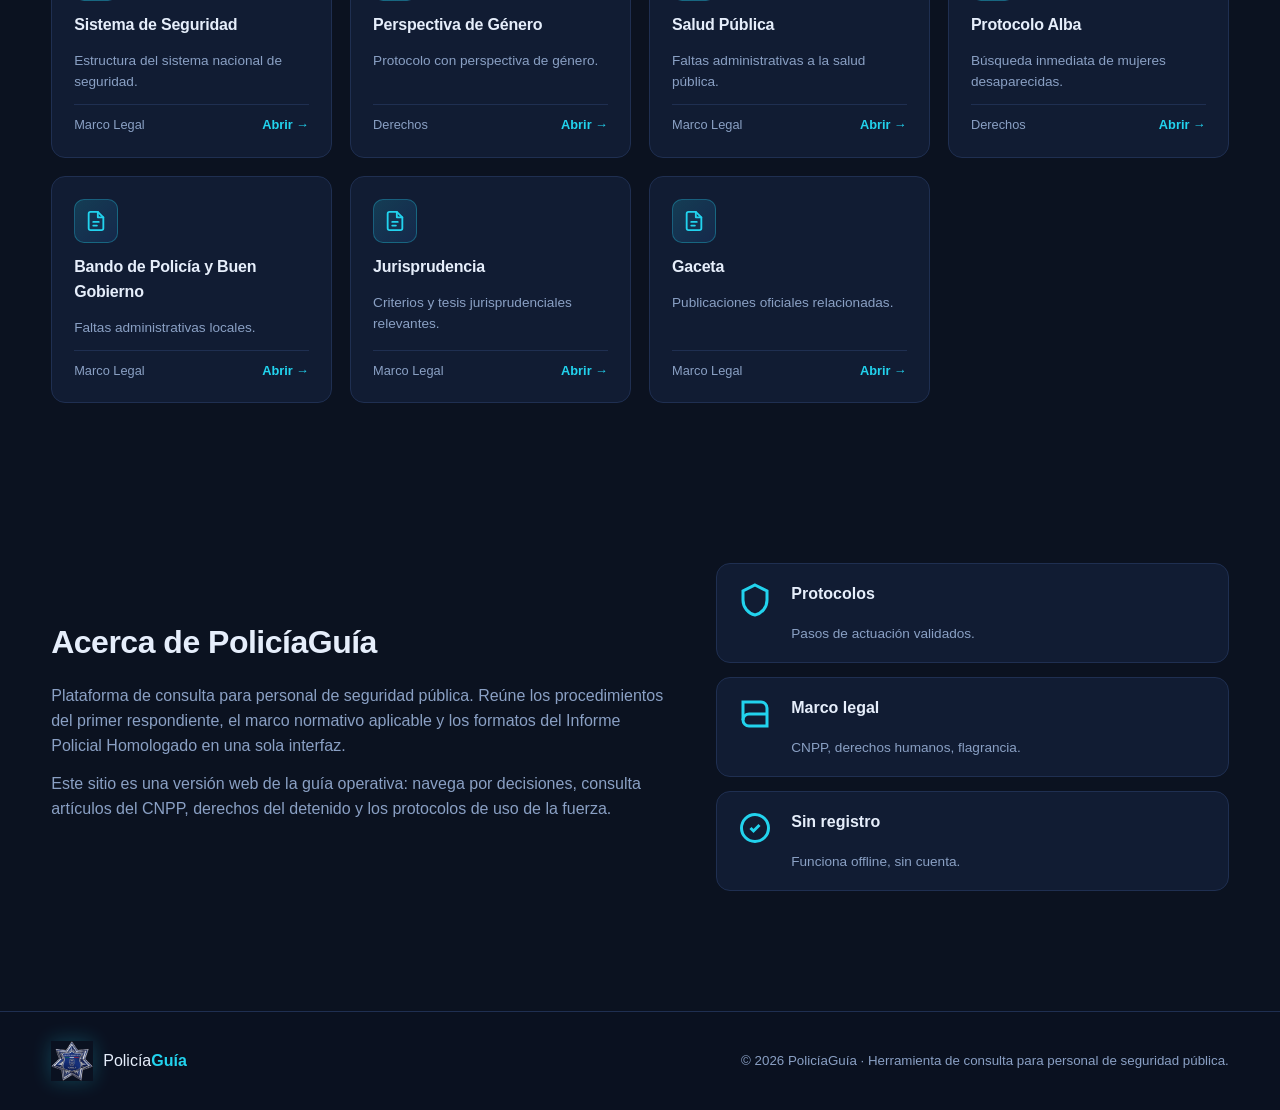
==== commit 0c362c53: "Reemplazar Presentación del IPH por Guía de Llenado en bloque IPH" ====
--- a/index.html
+++ b/index.html
@@ -4,7 +4,7 @@
   <meta charset="UTF-8" />
   <meta name="viewport" content="width=device-width, initial-scale=1.0" />
   <title>PolicíaGuía — Procedimientos y Marco Legal</title>
-  <link rel="stylesheet" href="css/styles.css?v=27" />
+  <link rel="stylesheet" href="css/styles.css?v=28" />
   <link rel="icon" type="image/jpeg" href="assets/logo-tonala.jpg" />
 </head>
 <body>
@@ -201,8 +201,8 @@
     </div>
   </div>
 
-  <script src="js/data.js?v=27"></script>
-  <script src="js/recursos.js?v=27"></script>
-  <script src="js/script.js?v=27"></script>
+  <script src="js/data.js?v=28"></script>
+  <script src="js/recursos.js?v=28"></script>
+  <script src="js/script.js?v=28"></script>
 </body>
 </html>
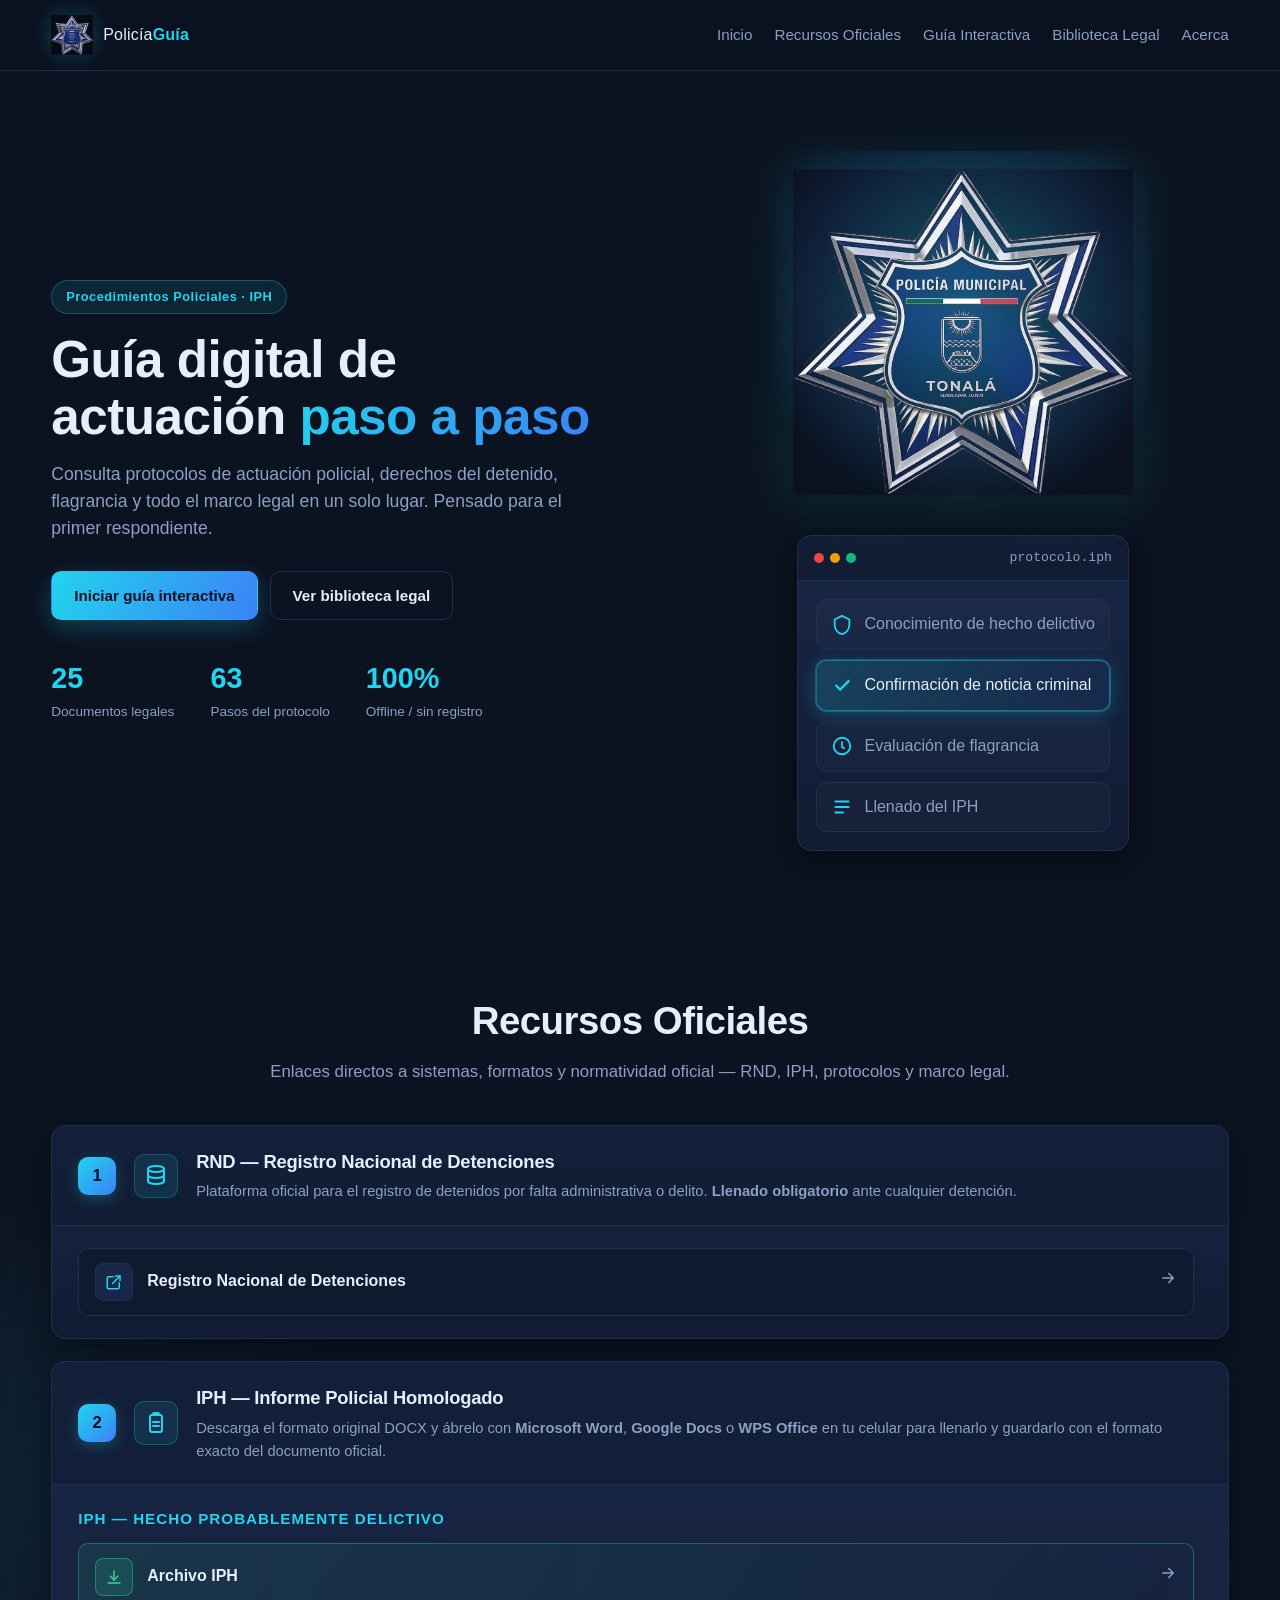
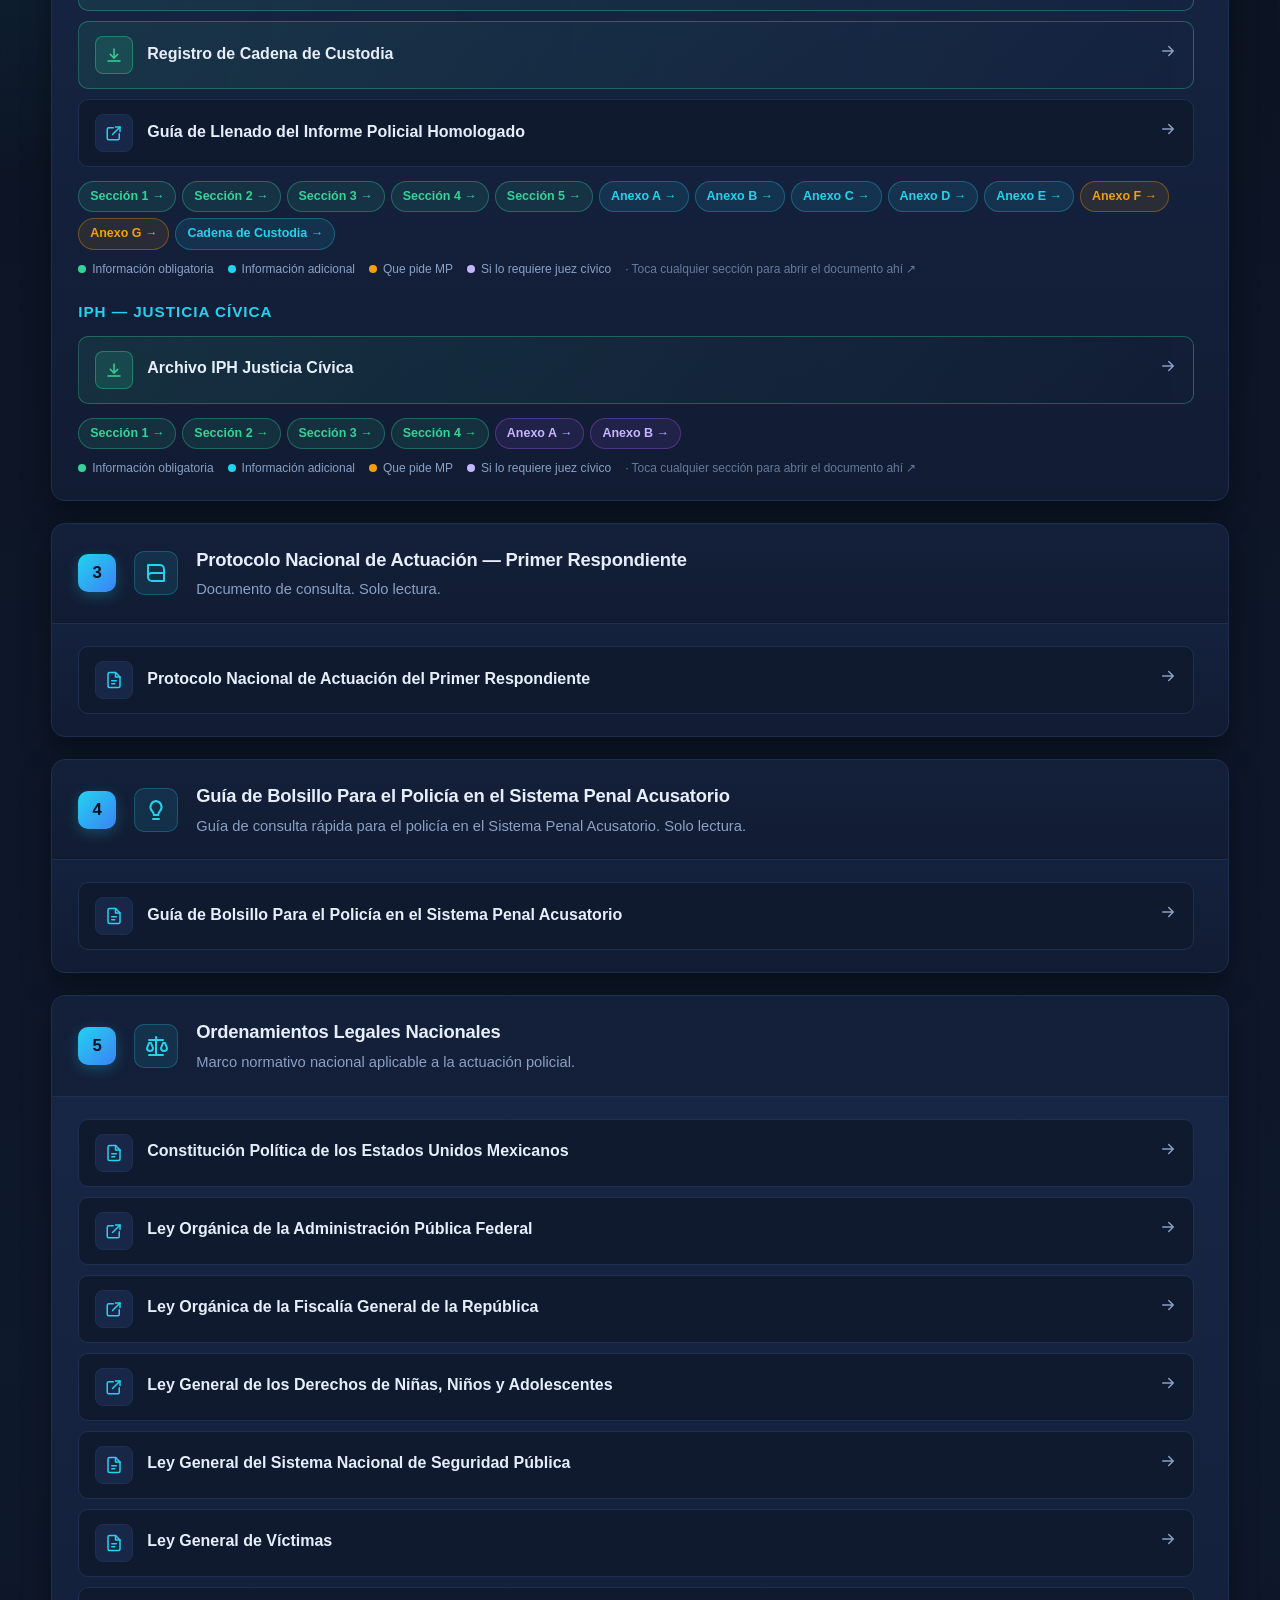
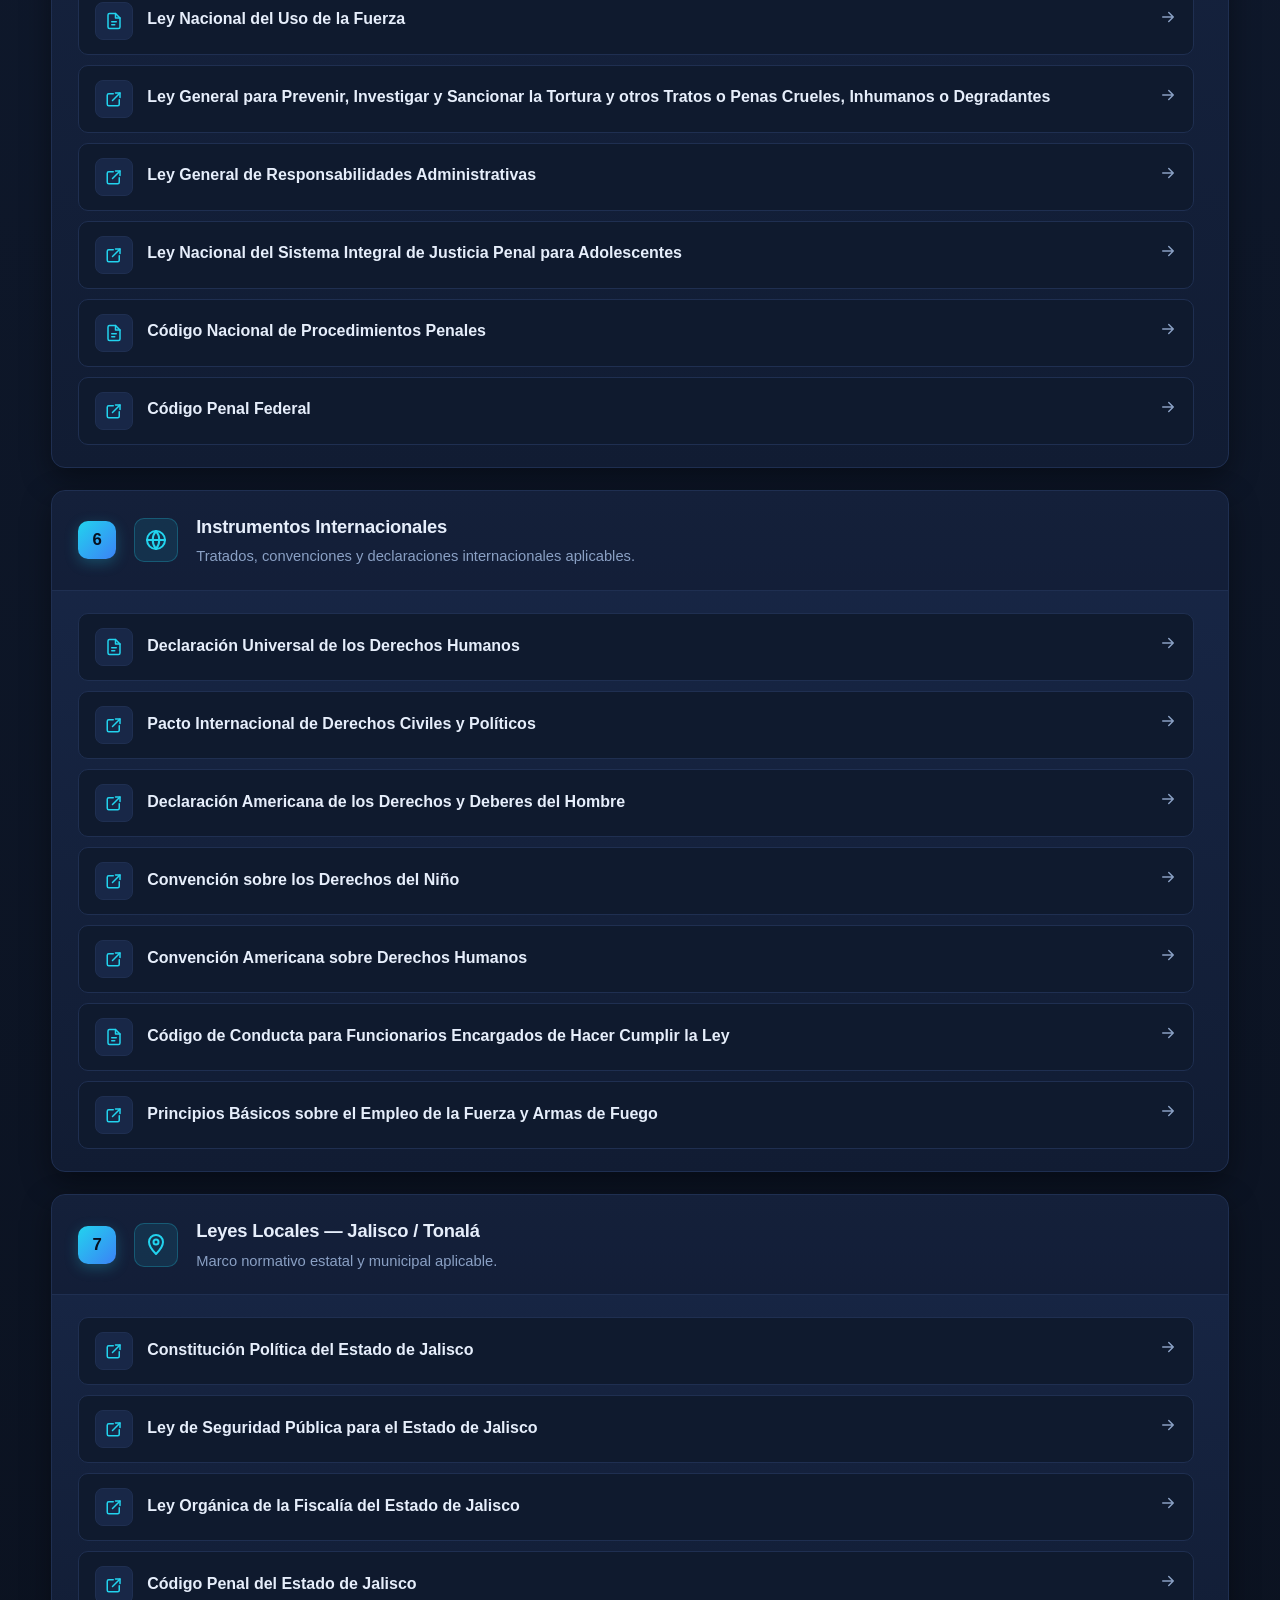
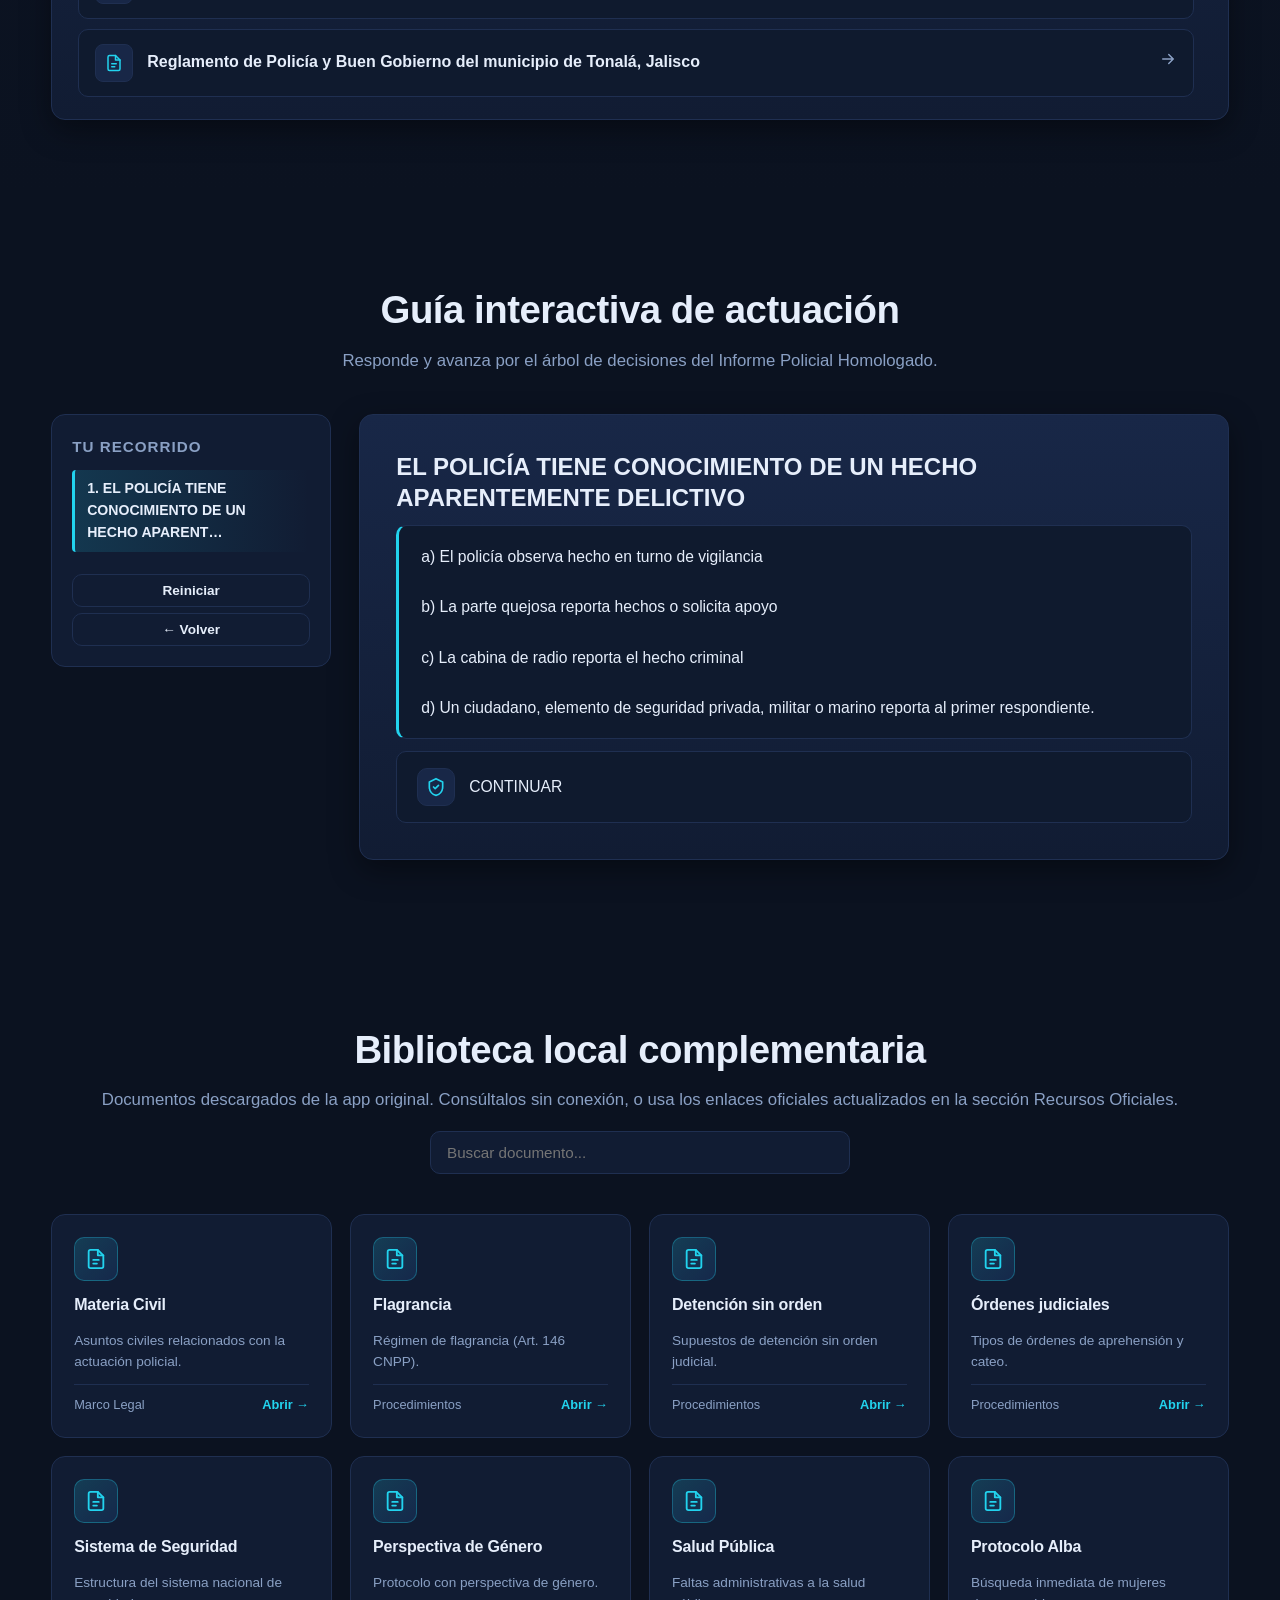
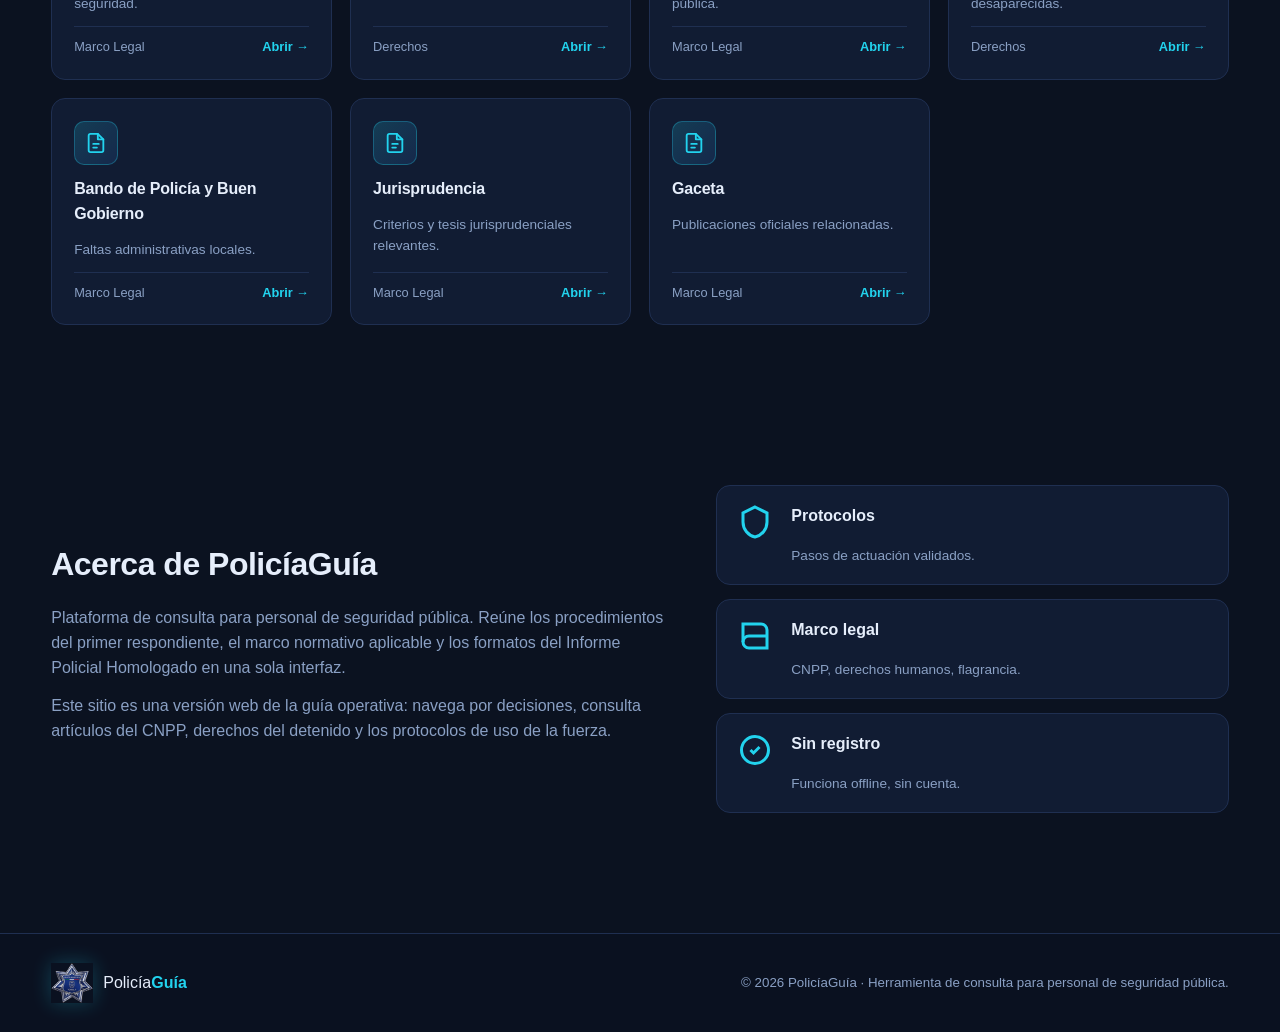
==== commit 0705fa1f: "Quitar enlace duplicado Guía de Llenado del bloque 4" ====
--- a/index.html
+++ b/index.html
@@ -4,7 +4,7 @@
   <meta charset="UTF-8" />
   <meta name="viewport" content="width=device-width, initial-scale=1.0" />
   <title>PolicíaGuía — Procedimientos y Marco Legal</title>
-  <link rel="stylesheet" href="css/styles.css?v=28" />
+  <link rel="stylesheet" href="css/styles.css?v=29" />
   <link rel="icon" type="image/jpeg" href="assets/logo-tonala.jpg" />
 </head>
 <body>
@@ -201,8 +201,8 @@
     </div>
   </div>
 
-  <script src="js/data.js?v=28"></script>
-  <script src="js/recursos.js?v=28"></script>
-  <script src="js/script.js?v=28"></script>
+  <script src="js/data.js?v=29"></script>
+  <script src="js/recursos.js?v=29"></script>
+  <script src="js/script.js?v=29"></script>
 </body>
 </html>
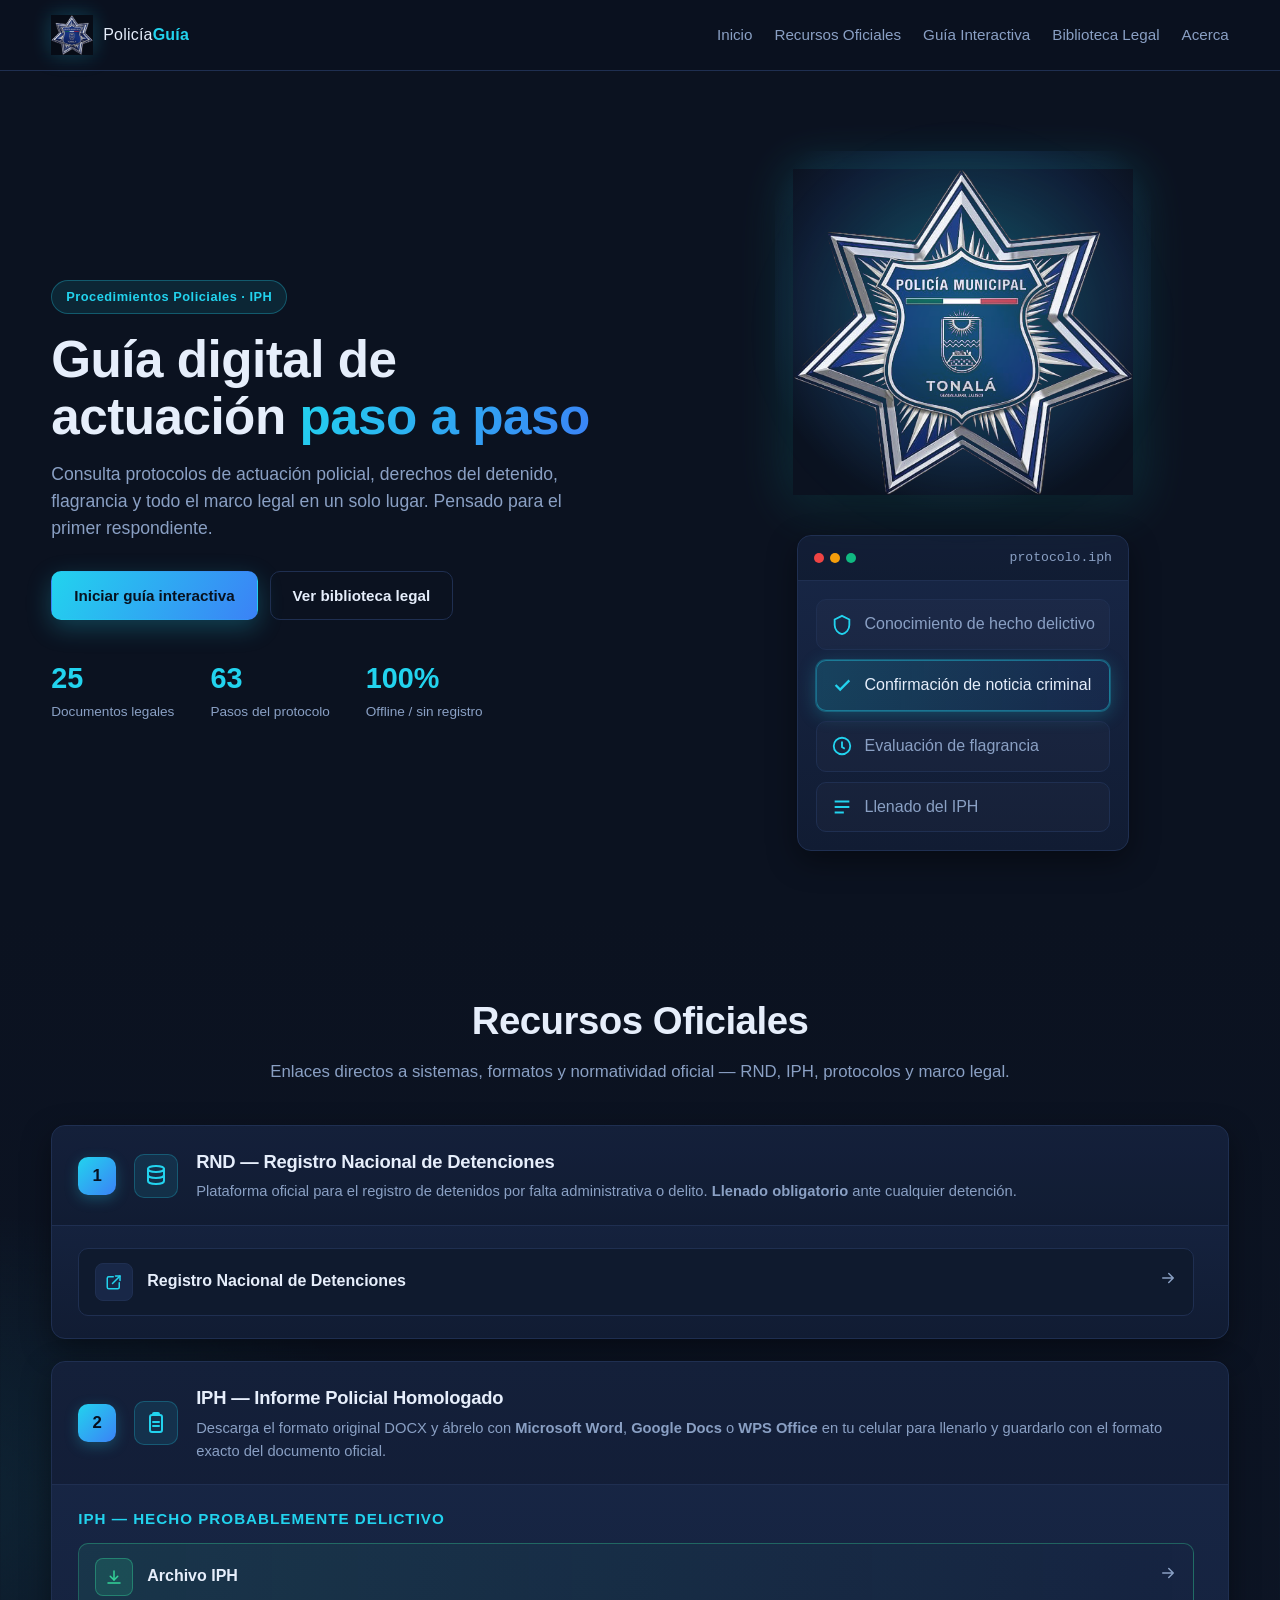
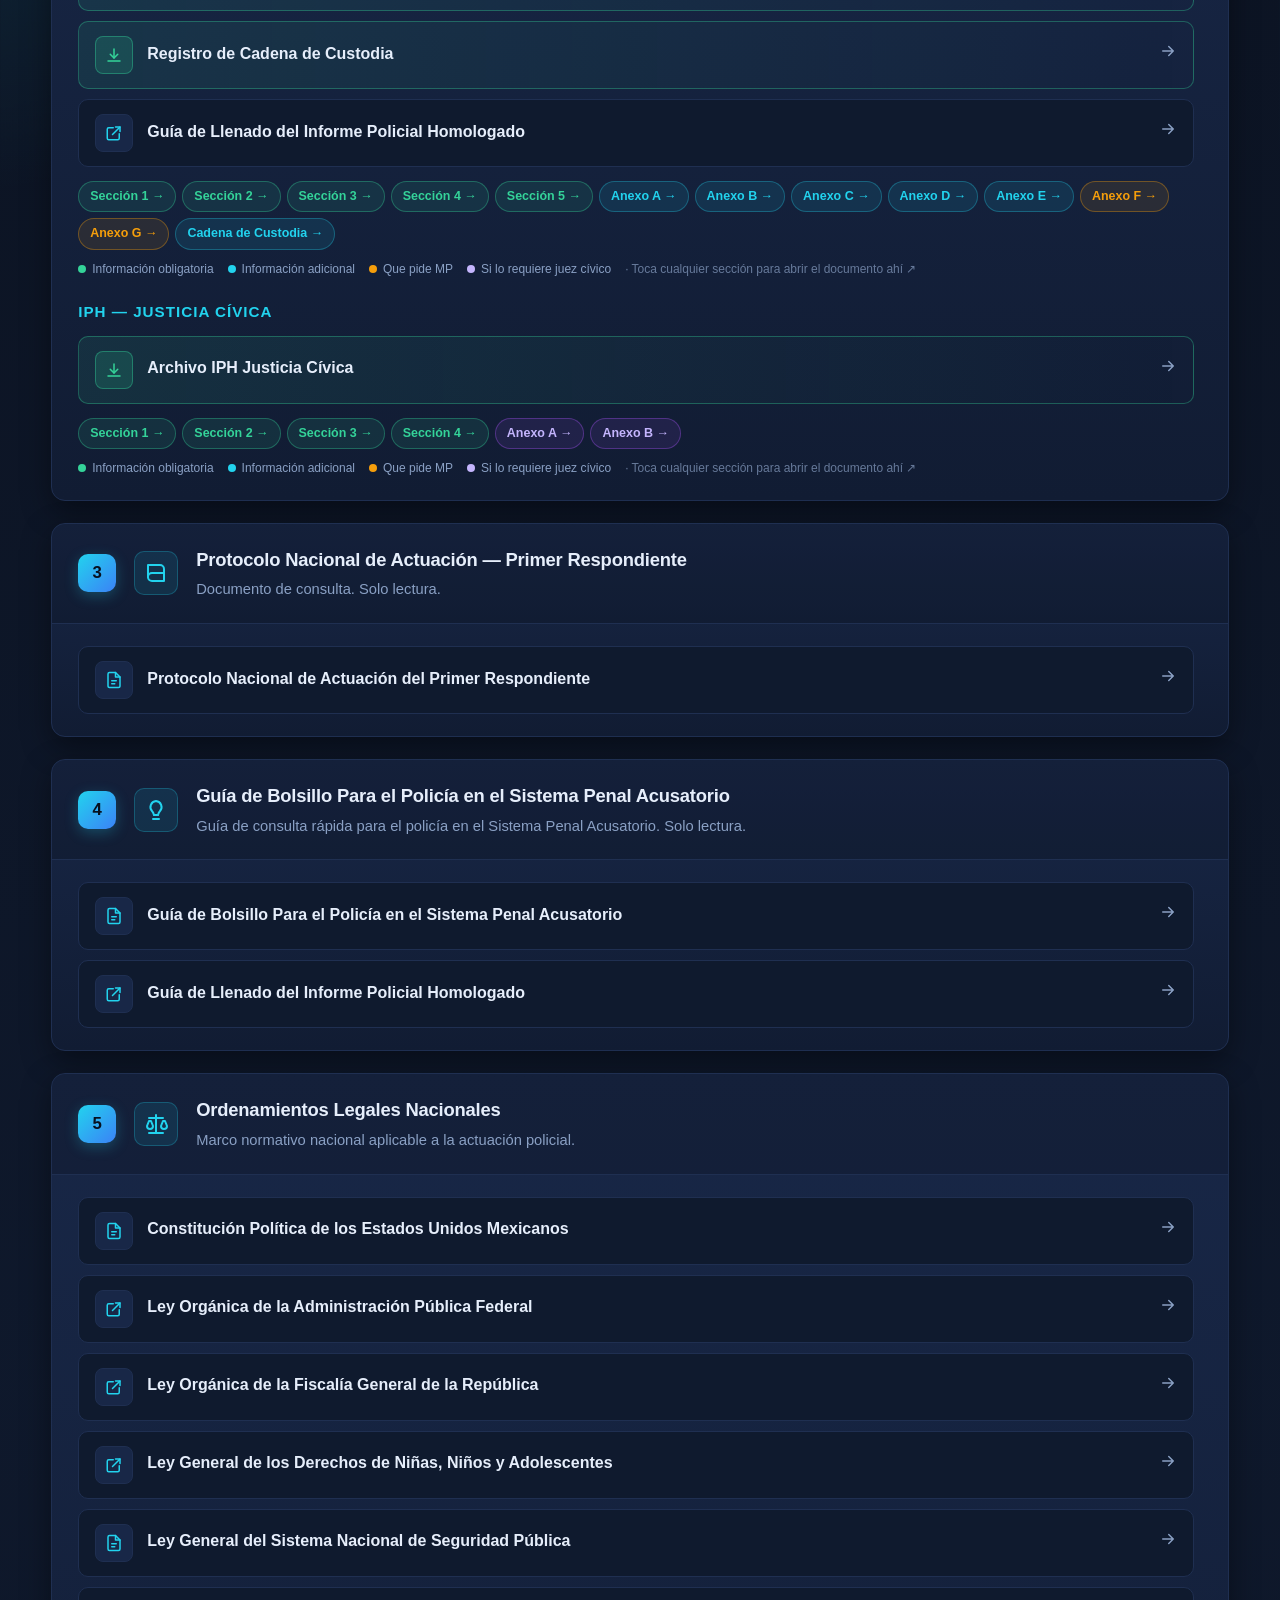
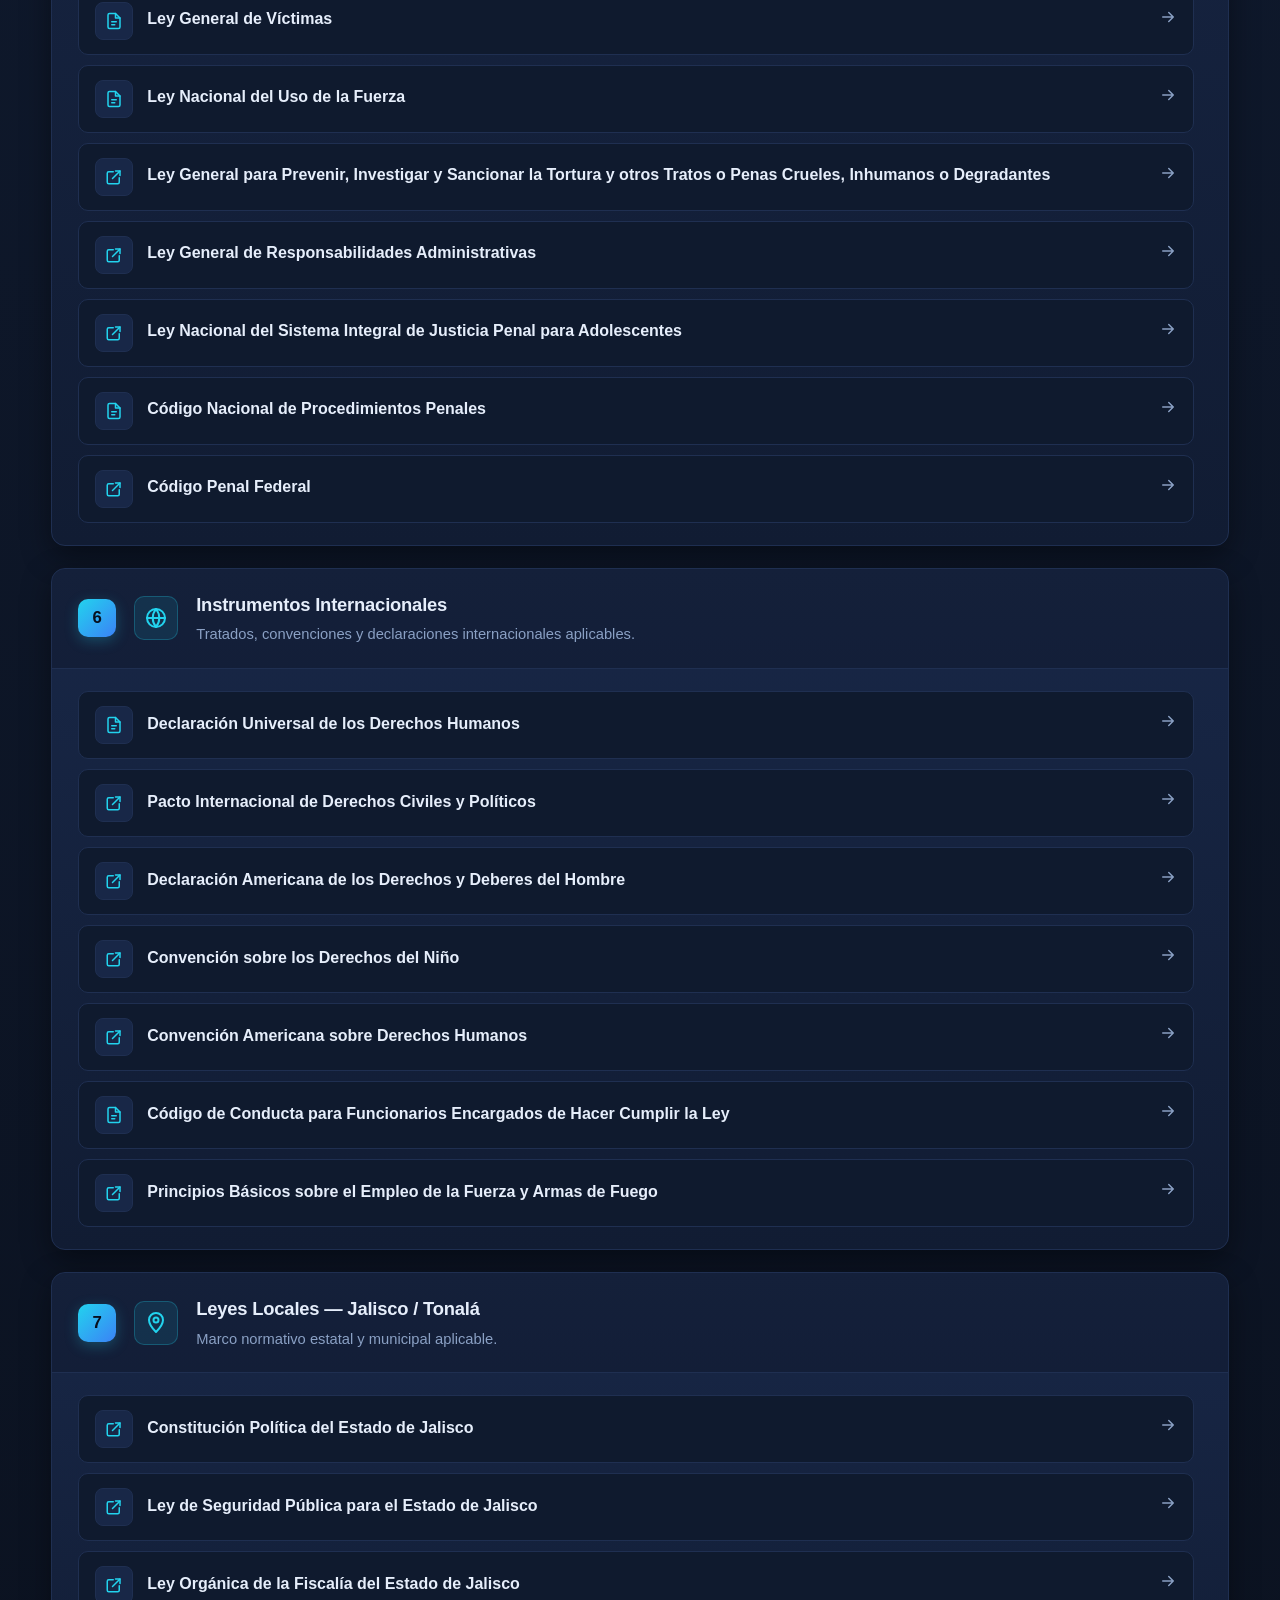
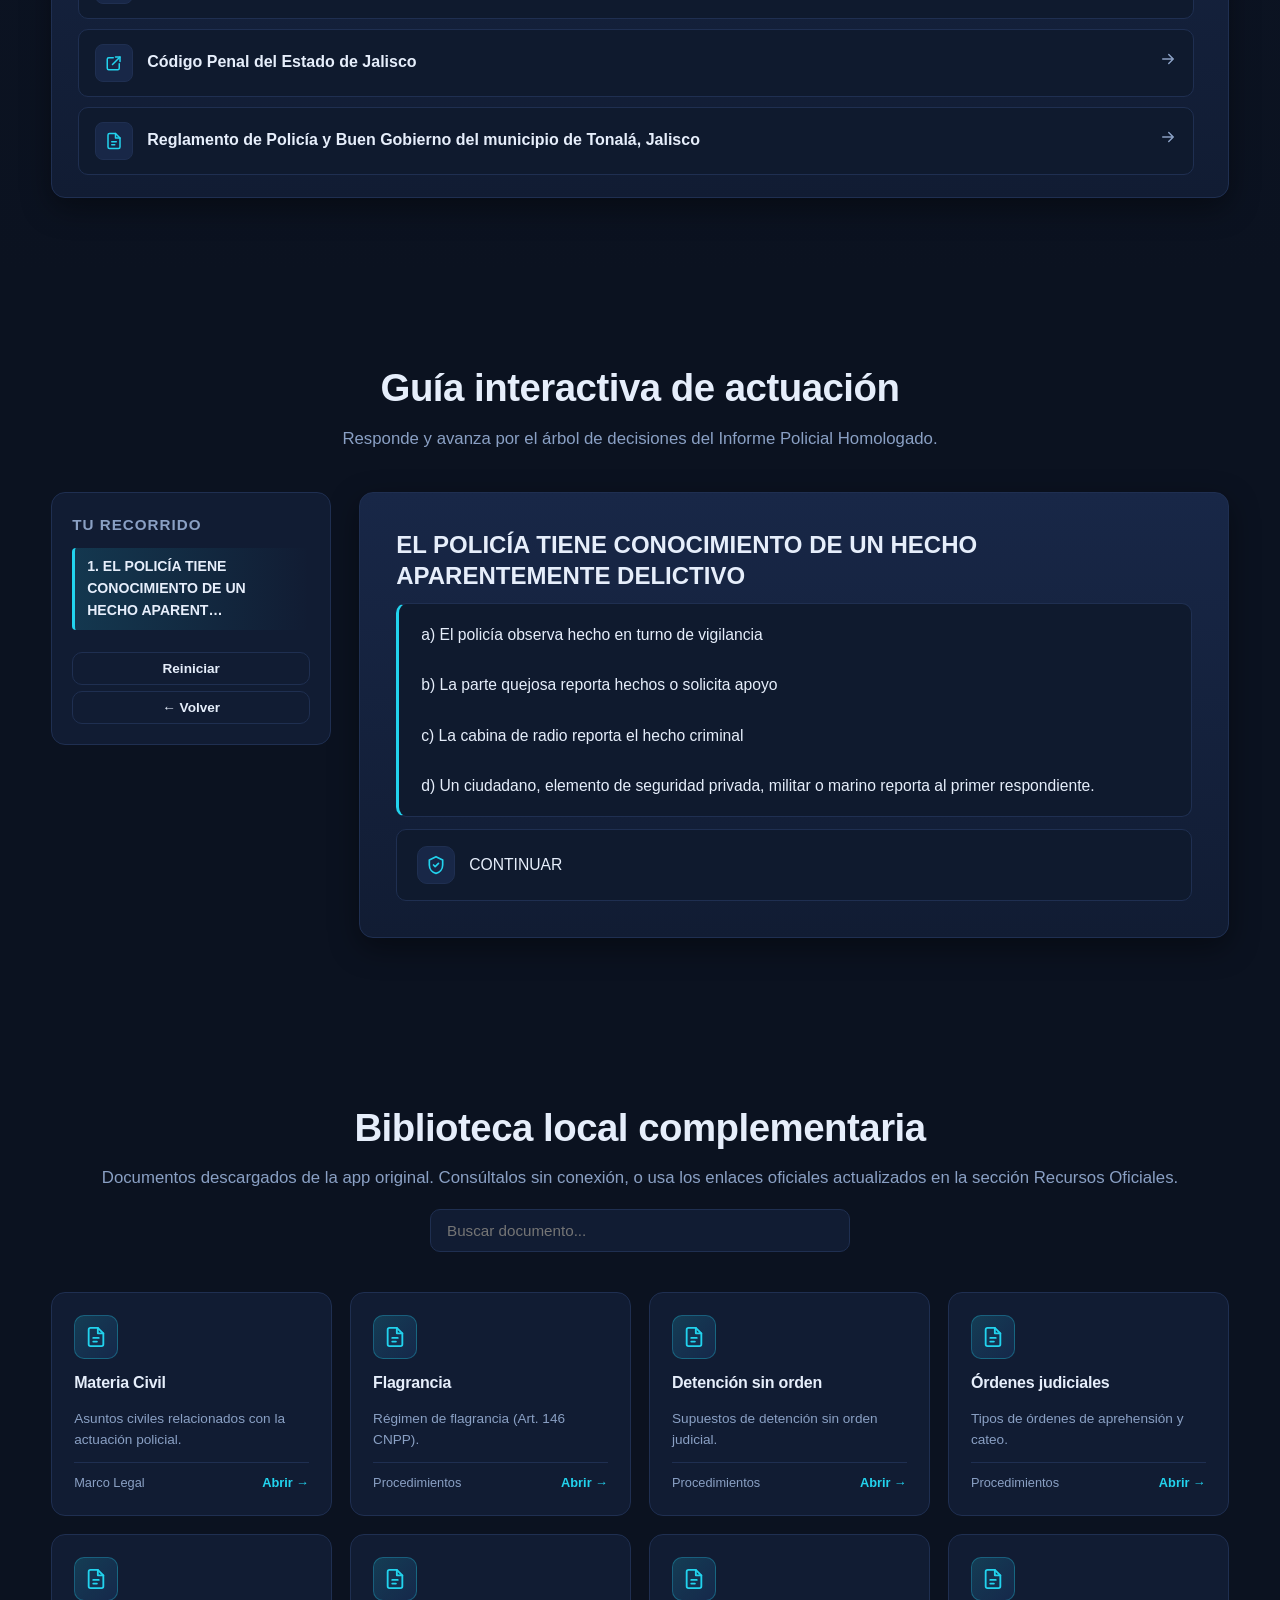
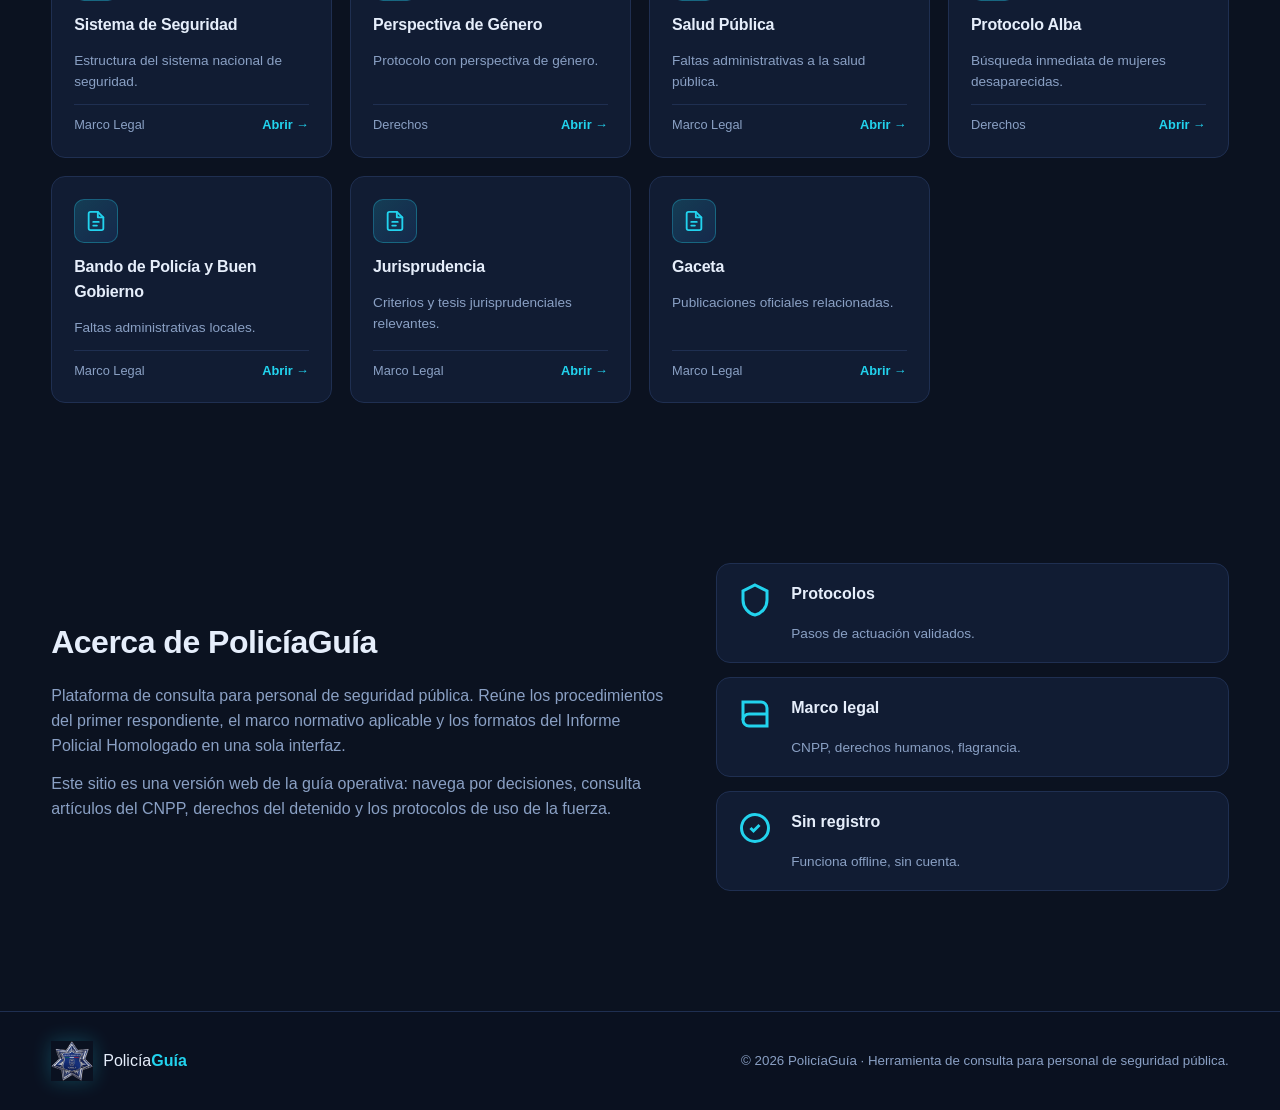
==== commit bea64519: "Restaurar Guía de Llenado en bloque 4" ====
--- a/index.html
+++ b/index.html
@@ -4,7 +4,7 @@
   <meta charset="UTF-8" />
   <meta name="viewport" content="width=device-width, initial-scale=1.0" />
   <title>PolicíaGuía — Procedimientos y Marco Legal</title>
-  <link rel="stylesheet" href="css/styles.css?v=29" />
+  <link rel="stylesheet" href="css/styles.css?v=30" />
   <link rel="icon" type="image/jpeg" href="assets/logo-tonala.jpg" />
 </head>
 <body>
@@ -201,8 +201,8 @@
     </div>
   </div>
 
-  <script src="js/data.js?v=29"></script>
-  <script src="js/recursos.js?v=29"></script>
-  <script src="js/script.js?v=29"></script>
+  <script src="js/data.js?v=30"></script>
+  <script src="js/recursos.js?v=30"></script>
+  <script src="js/script.js?v=30"></script>
 </body>
 </html>
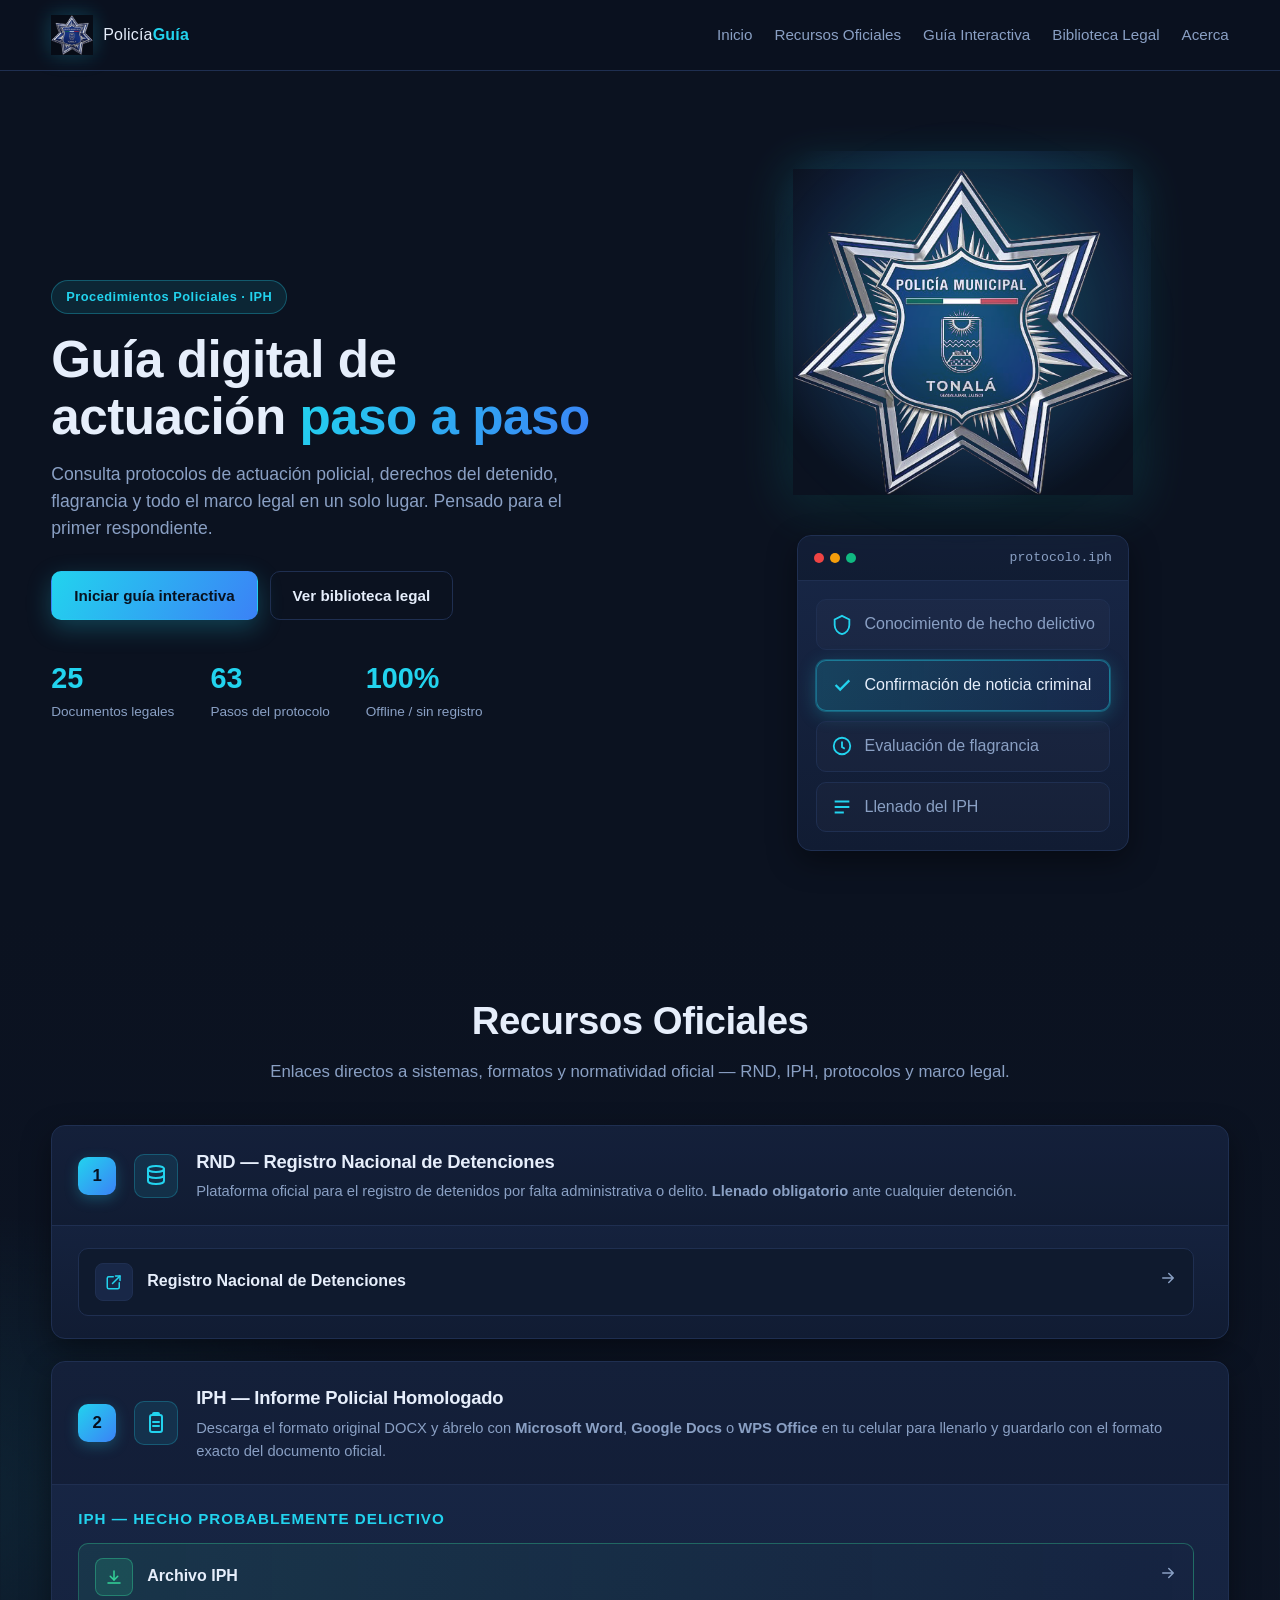
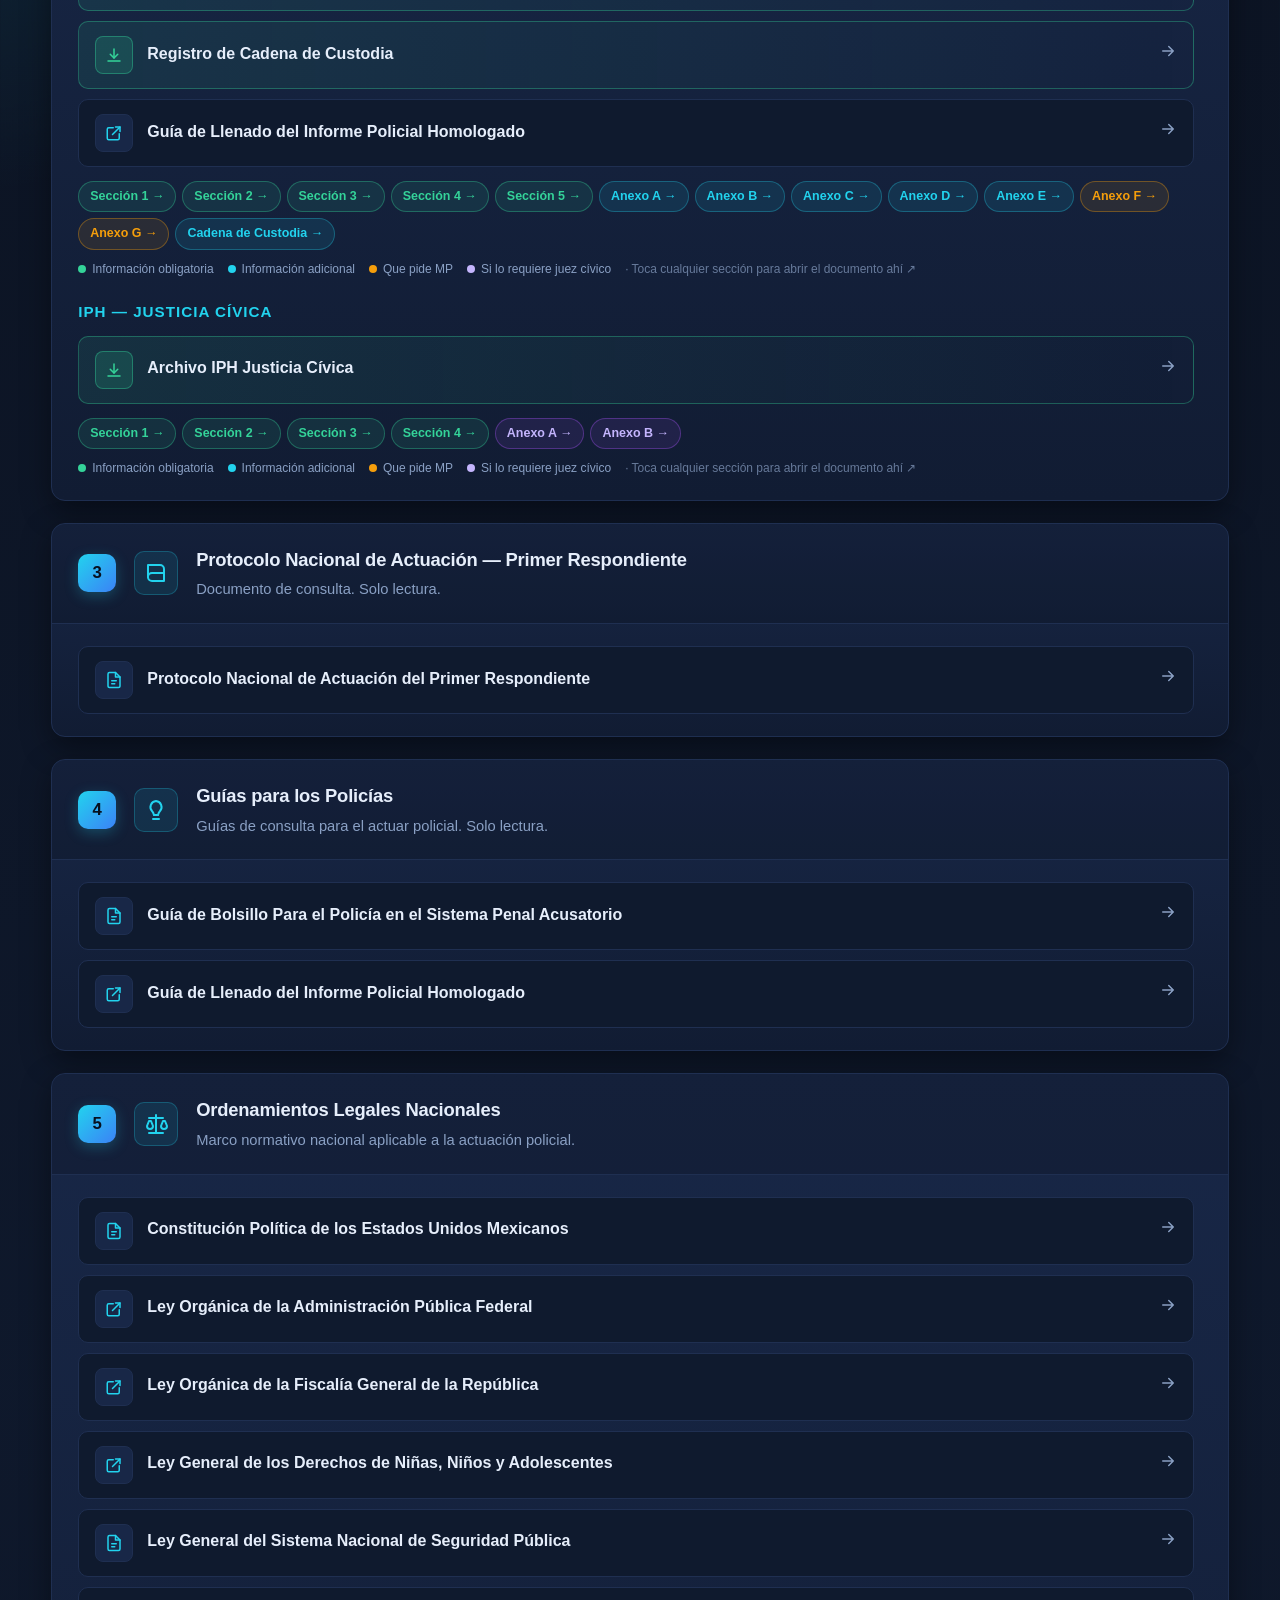
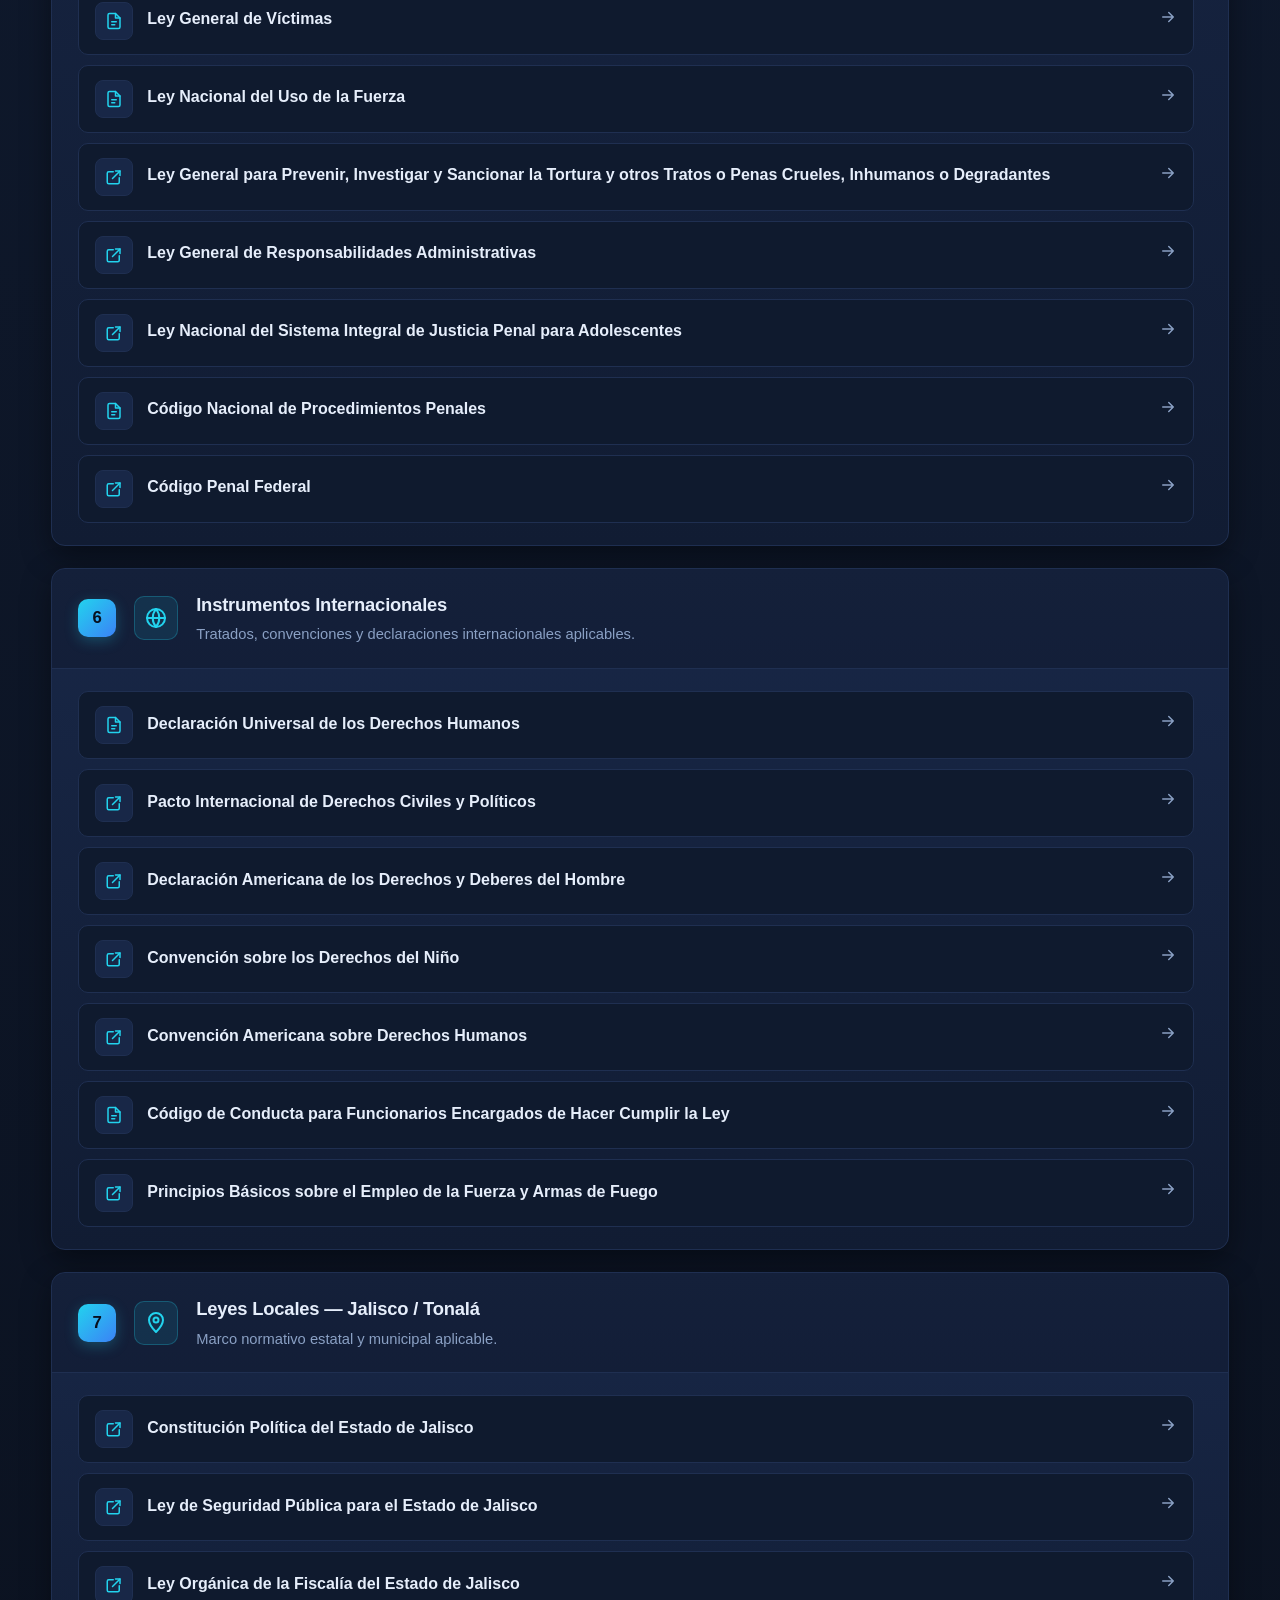
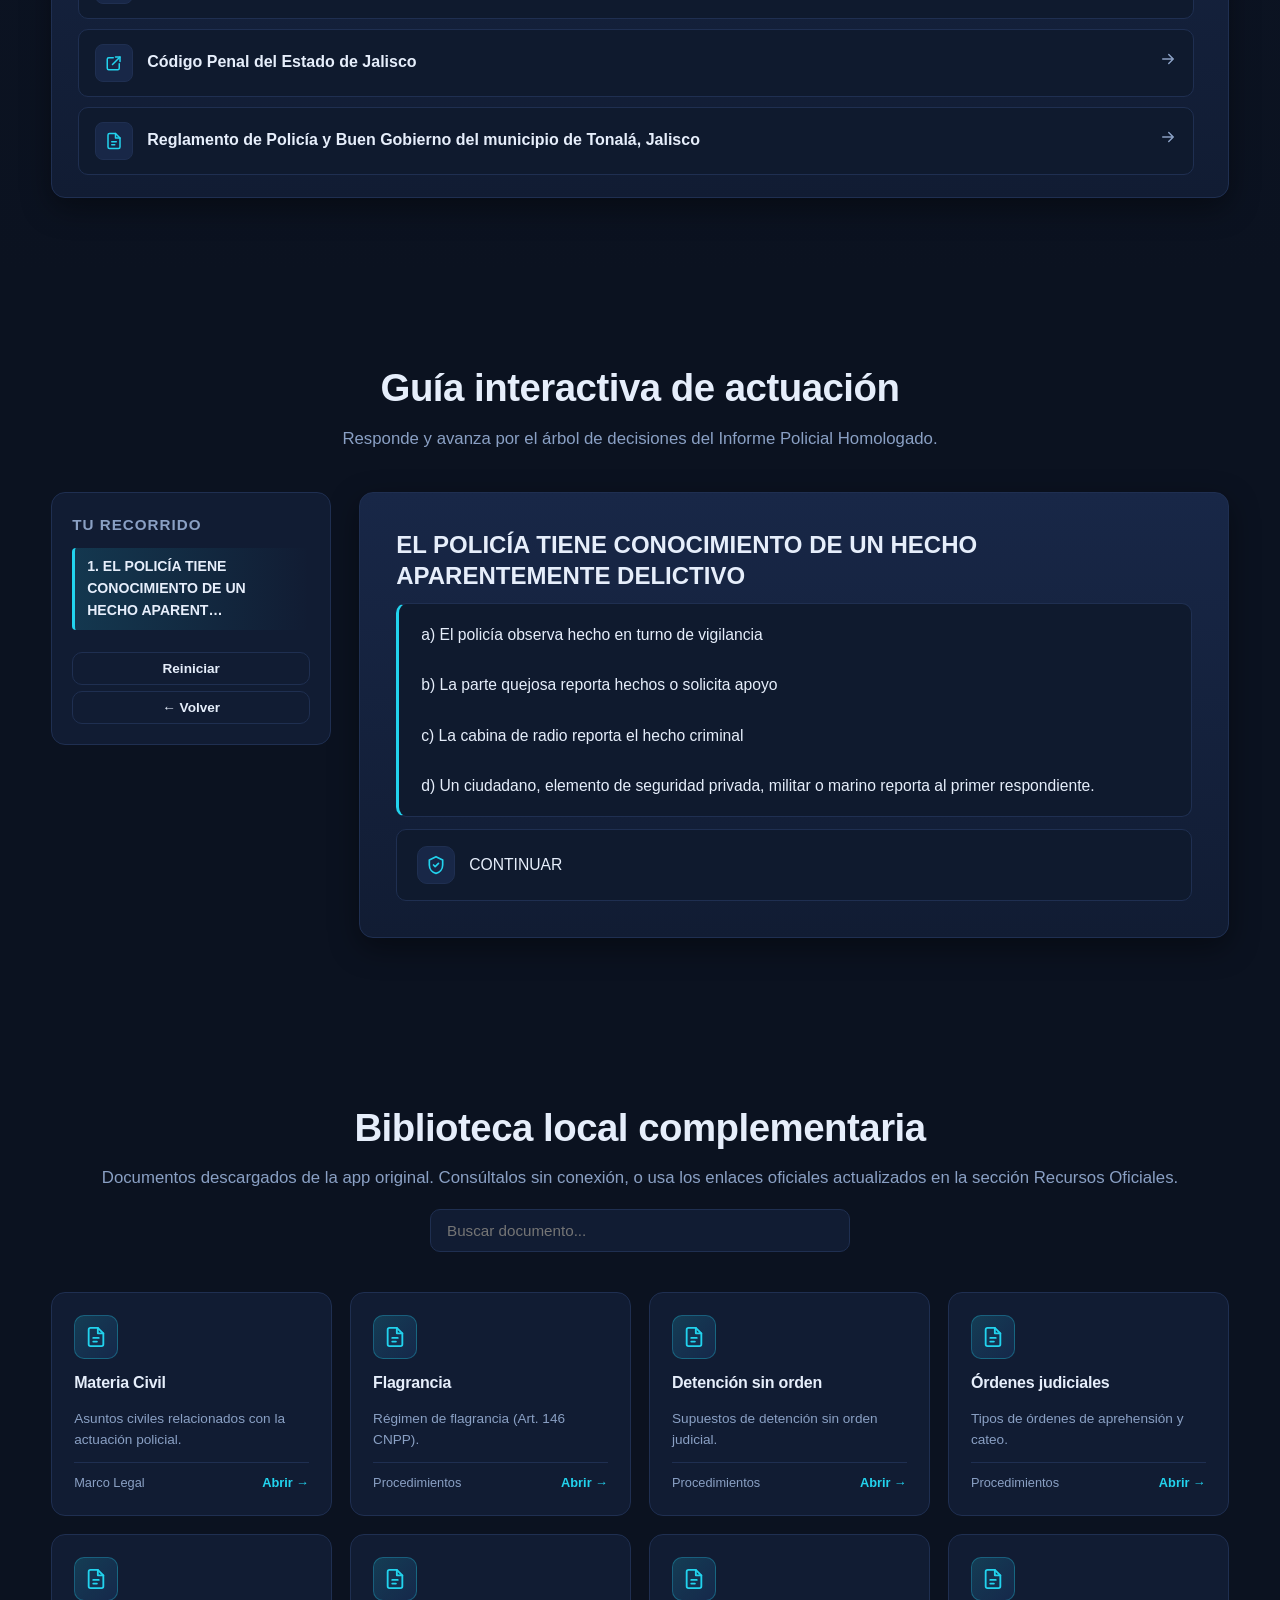
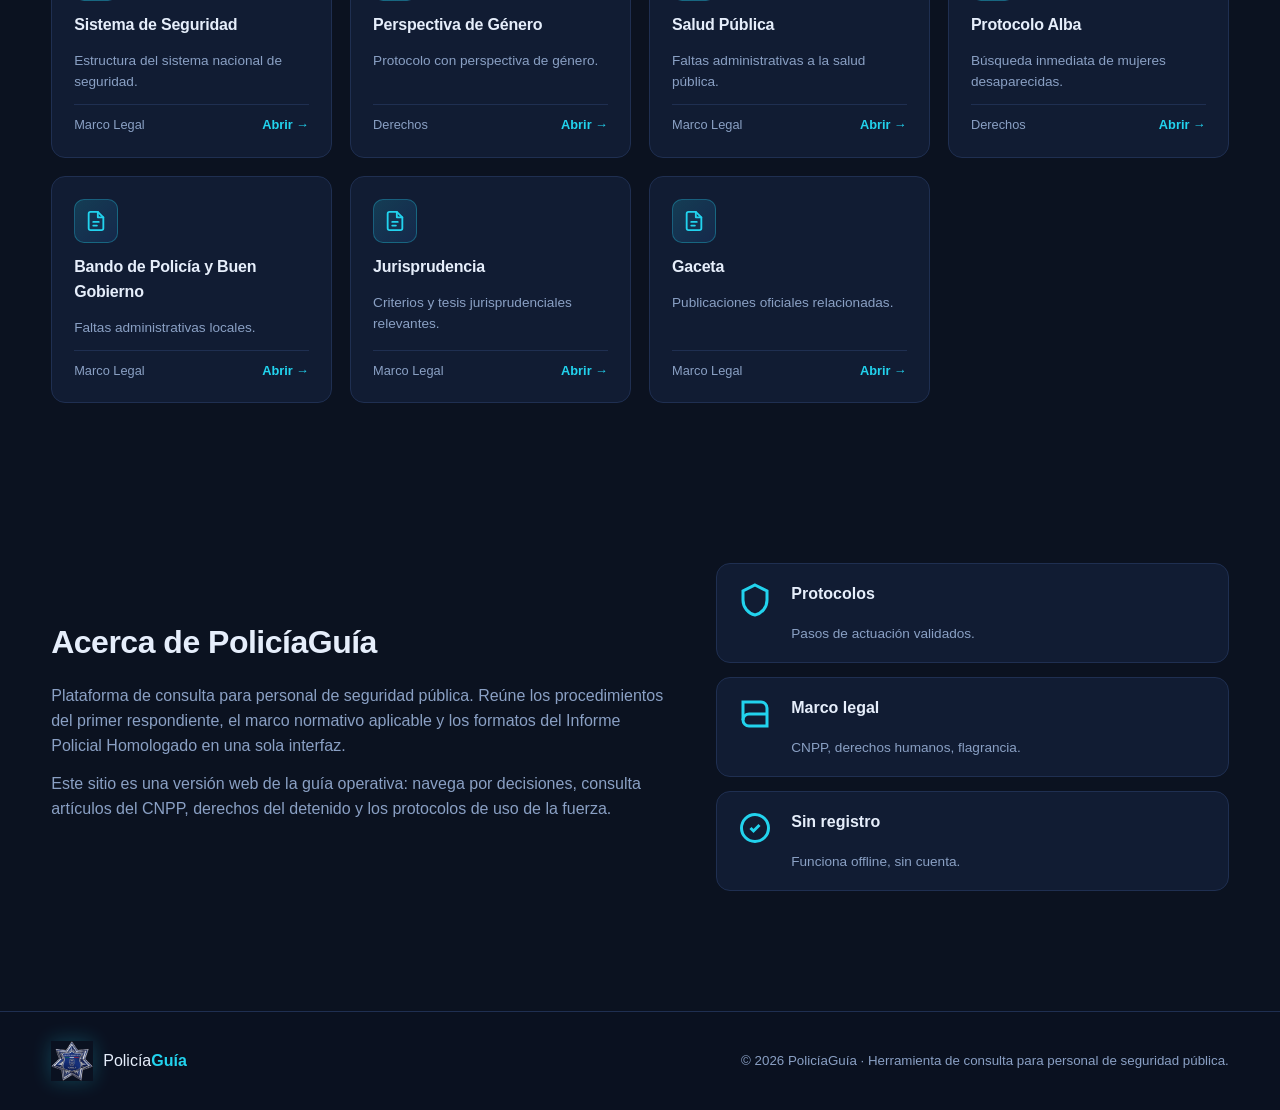
==== commit f4587457: "Renombrar bloque 4 a 'Guías para los Policías'" ====
--- a/index.html
+++ b/index.html
@@ -4,7 +4,7 @@
   <meta charset="UTF-8" />
   <meta name="viewport" content="width=device-width, initial-scale=1.0" />
   <title>PolicíaGuía — Procedimientos y Marco Legal</title>
-  <link rel="stylesheet" href="css/styles.css?v=30" />
+  <link rel="stylesheet" href="css/styles.css?v=31" />
   <link rel="icon" type="image/jpeg" href="assets/logo-tonala.jpg" />
 </head>
 <body>
@@ -201,8 +201,8 @@
     </div>
   </div>
 
-  <script src="js/data.js?v=30"></script>
-  <script src="js/recursos.js?v=30"></script>
-  <script src="js/script.js?v=30"></script>
+  <script src="js/data.js?v=31"></script>
+  <script src="js/recursos.js?v=31"></script>
+  <script src="js/script.js?v=31"></script>
 </body>
 </html>
